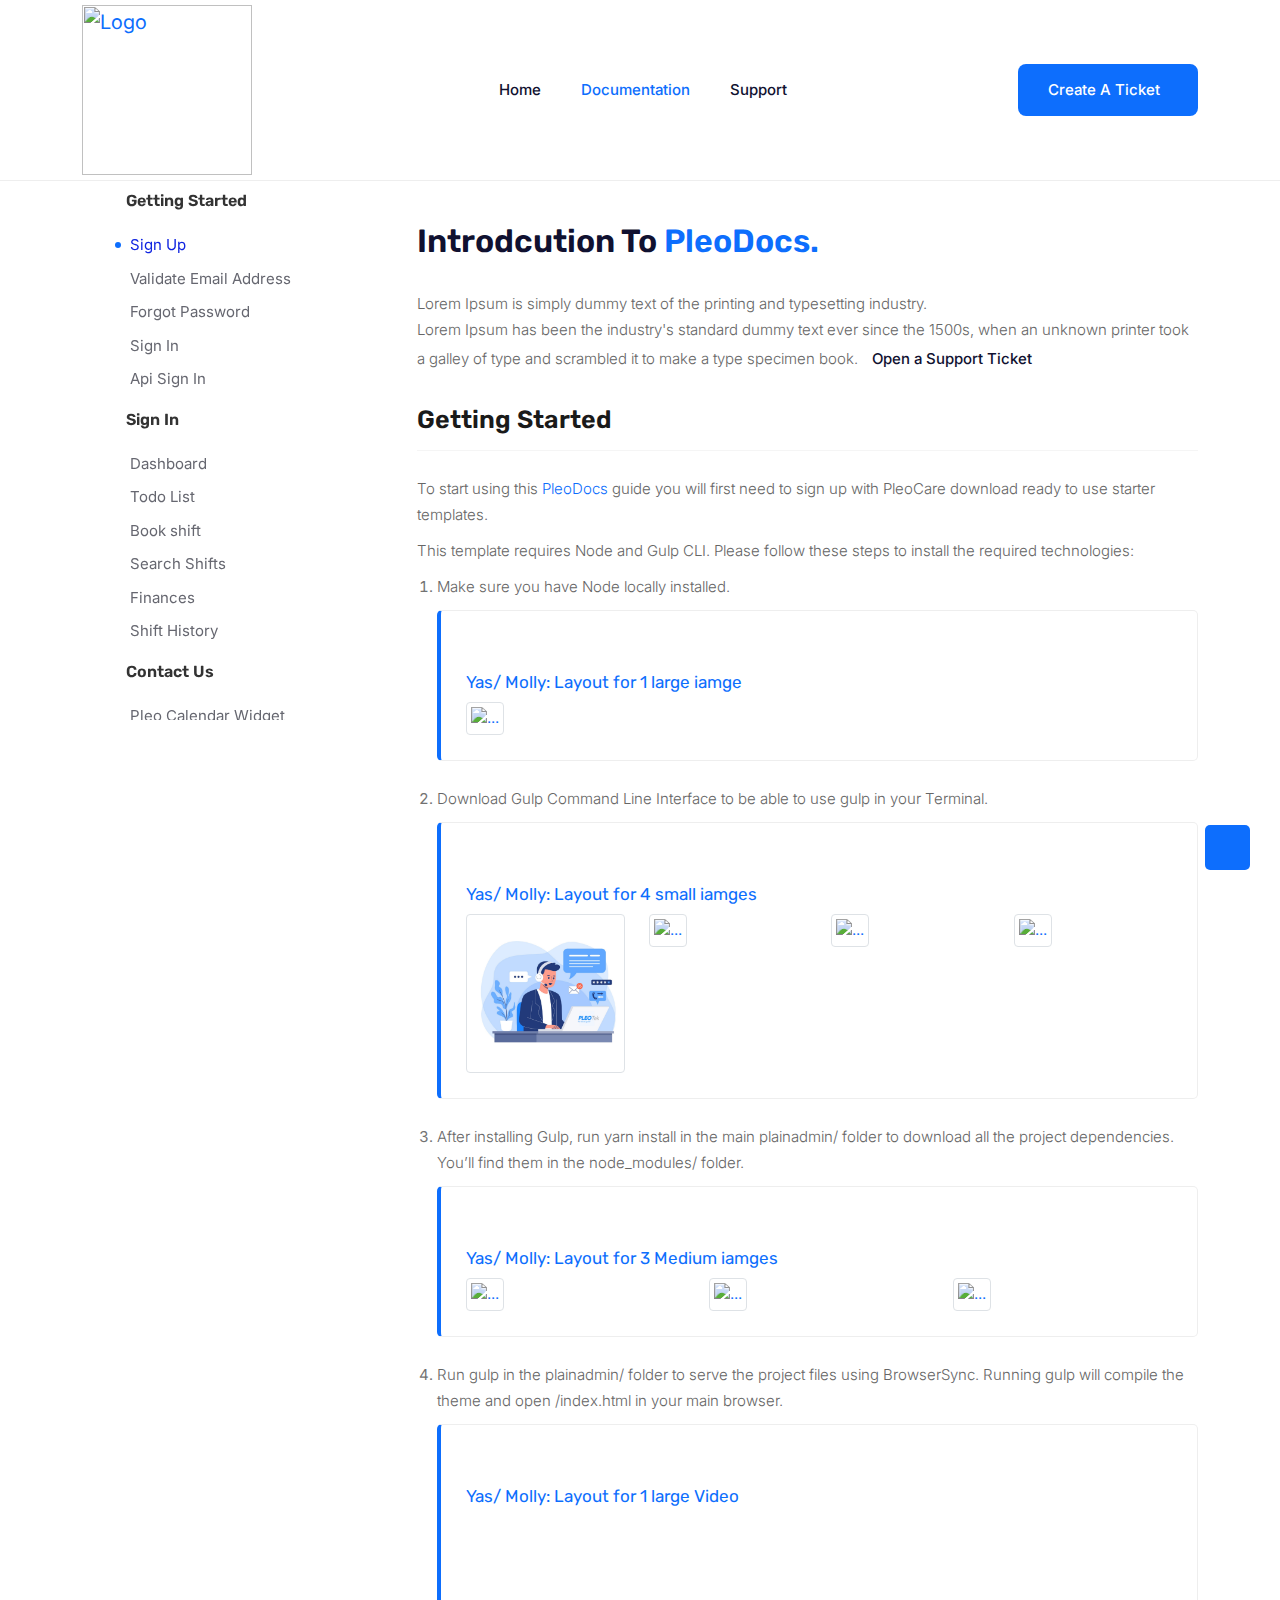
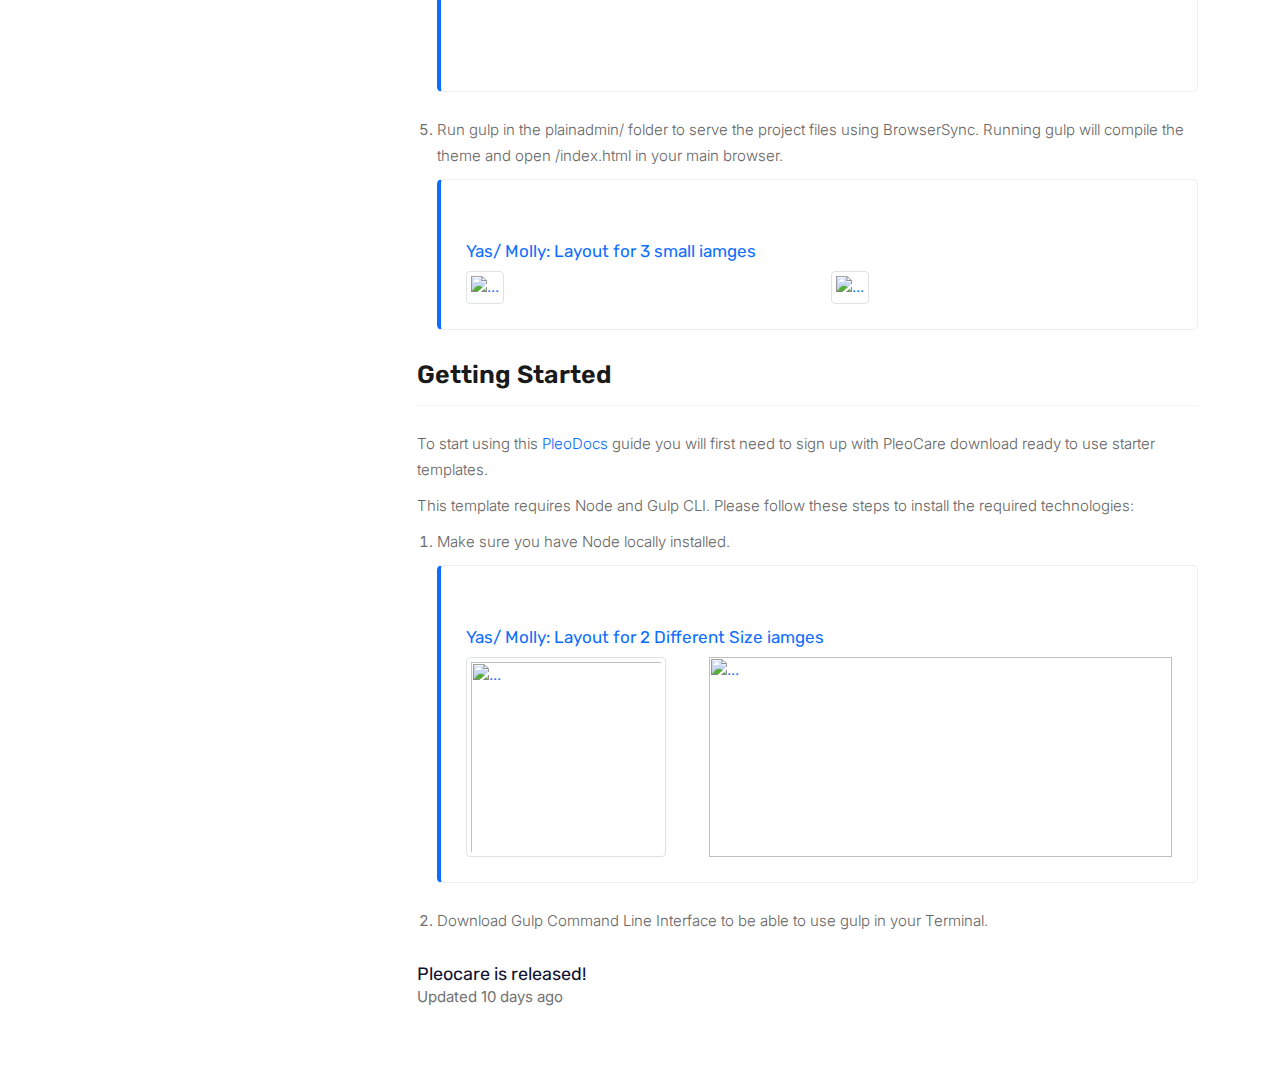
==== documentation.html @ 9fcca597 "Update documentation.html" ====
<html lang="en"><head>
    <meta charset="UTF-8">
    <meta http-equiv="X-UA-Compatible" content="IE=edge">
    <meta name="viewport" content="width=device-width, initial-scale=1.0">
    <link rel="shortcut icon" href="assets/images/favicon.svg" type="image/x-icon">
    <title>DocGrids - Documentation Bootstrap 5 HTML Template</title>
    
    <link rel="stylesheet" href="assets/css/bootstrap.min.css">
    <link rel="stylesheet" href="assets/css/LineIcons.3.0.css">
    <link rel="stylesheet" href="assets/css/simple-bar.css">
    <link rel="stylesheet" href="assets/css/main.css">
    <script src="https://use.fontawesome.com/62c8717258.js"></script>


</head>

<body class="position-relative" data-bs-spy="scroll" data-bs-target="#navbar-example2" tabindex="0">
    

  
<!--NAVBAR-->  
<header class="header navbar-area others-pages">
    <div class="container">
    <div class="row align-items-center">
    <div class="col-lg-12">
    <div class="nav-inner">
    
    <nav class="navbar navbar-expand-lg">
    <a class="navbar-brand" href="index.html">
      <img src="assets/images/bluelogo.png" alt="Logo">
    </a>
    <button class="navbar-toggler mobile-menu-btn" type="button" data-bs-toggle="collapse" data-bs-target="#navbarSupportedContent" aria-controls="navbarSupportedContent" aria-expanded="false" aria-label="Toggle navigation">
    <span class="toggler-icon"></span>
    <span class="toggler-icon"></span>
    <span class="toggler-icon"></span>
    </button>
    <div class="collapse navbar-collapse sub-menu-bar" id="navbarSupportedContent">
    <ul id="nav" class="navbar-nav ms-auto">
    <li class="nav-item">
    <a href="index.html" aria-label="Toggle navigation">Home</a>
    </li>
    <li class="nav-item">
    <a href="documentation.html" class="active" aria-label="Toggle navigation">Documentation</a>
    </li>
    <li class="nav-item">
    <a href="contact.html" aria-label="Toggle navigation">Support</a>
    </li>
    </ul>
    </div> 
    <div class="button">
    <a href="contact.html" class="btn">Create a Ticket <i class="fa fa-ticket"></i></a>
    </div>
    </nav>
    
    </div>
    </div>
    </div> 
    </div> 
</header>
<!--NAVBAR-->  

<!--MAIN-->  
<main>
    <button class="menu-button menu-open">
    <span></span>
    <span></span>
    <span></span>
    </button>
    <div class="doc_overlay"></div>
    <div class="container doc_container">
<div class="row">

<!--START OF LEFT HAND SIDE NAVBAR-->
<div class="col-xl-3 col-lg-3 col-md-4 col-12">    
 <aside data-simplebar="init" class="doc-sidebar"><div class="simplebar-wrapper" style="margin: 0px;"><div class="simplebar-height-auto-observer-wrapper"><div class="simplebar-height-auto-observer"></div></div><div class="simplebar-mask"><div class="simplebar-offset" style="right: 0px; bottom: 0px;"><div class="simplebar-content-wrapper" style="height: 100%; overflow: hidden scroll;"><div class="simplebar-content" style="padding: 0px;">
   <button class="menu-button menu-close">
    <span></span>
    <span></span>
   </button>
  <nav class="sidenav" id="navbar-example2">
   <ul class="nav flex-column">
    <li>
    <h6><i class="lni lni-list"></i> Getting Started</h6>
    </li>
    <li class="nav-item">
    <a href="#installation" class="nav-link active">Sign Up</a>
    </li>
    <li class="nav-item">
    <a class="nav-link" href="#quick-start">Validate Email Address</a>
    </li>
    <li class="nav-item">
    <a class="nav-link" href="#layout-theme">Forgot Password</a>
    </li>
    <li class="nav-item">
      <a class="nav-link" href="#layout-theme">Sign In</a>
      </li>
      <li class="nav-item">
        <a class="nav-link" href="#layout-theme">Api Sign In</a>
        </li>
    <li>
    <h6><i class="lni lni-grid-alt"></i> Sign In</h6>
    </li>
    <li class="nav-item">
    <a class="nav-link" href="#tabs">Dashboard</a>
    </li>
    <li class="nav-item">
    <a class="nav-link" href="#icons">Todo List</a>
    </li>
    <li class="nav-item">
    <a class="nav-link" href="#buttons">Book shift</a>
    </li>
    <li class="nav-item">
    <a class="nav-link" href="#alerts">Search Shifts</a>
    </li>
    <li class="nav-item">
    <a class="nav-link" href="#accordions">Finances
    </a>
    </li>
    <li class="nav-item">
    <a class="nav-link" href="#image-hotspots">Shift History</a>
    </li>
    <li>
    <h6><i class="lni lni-notepad"></i> Contact Us</h6>
    </li>
    <li class="nav-item">
    <a class="nav-link" href="#video">Pleo Calendar Widget</a>
    </li>
    <li class="nav-item">
    <a class="nav-link" href="#tables">My Stats</a>
    </li>
    </ul>
  </nav>
    </div></div></div></div><div class="simplebar-placeholder" style="width: auto; height: 656px;"></div>
  </div><div class="simplebar-track simplebar-horizontal" style="visibility: hidden;"><div class="simplebar-scrollbar" style="width: 0px; display: none;"></div></div><div class="simplebar-track simplebar-vertical" style="visibility: visible;"><div class="simplebar-scrollbar" style="height: 457px; transform: translate3d(0px, 0px, 0px); display: block;"></div></div>
 </aside>
    
</div>
<!--END OF LEFT HAND SIDE NAVBAR-->


<!--START OF RIGHT HAND SIDE CONTAINER-->
<div class="col-xl-9 col-lg-9 col-12">

  <section class="main-section" data-bs-target="#navbar-example3" tabindex="0">
    
<div class="doc-main-wrapper">
    
    <div id="installation" class="welcome mb-30">
    <h1 class="mb-30">
  Introdcution To <span class="template-name">PleoDocs.</span>
    </h1>
    <p>
      Lorem Ipsum is simply dummy text of the printing and typesetting industry. 
    </p>
    <p class="mb-30">
      Lorem Ipsum has been the industry's standard dummy text ever since the 1500s, when an unknown printer took a galley of type and scrambled it to make a type specimen book.
    <a href="contact.html" class="ticket" target="_blank"> Open a Support
    Ticket </a>
    </p>
   
    </div>
    
    

    
<div id="quick-start" class="installing mb-30">
  <div class="doc-title">
    <h2>Getting Started</h2>
    </div>
    <p class="mb-10">
    To start using this
    <span class="template-name text-medium"> PleoDocs </span> guide you will first need to sign up with PleoCare
    download ready to use starter templates.
    </p>
    <p class="mb-10">This template requires Node and Gulp CLI. Please follow these steps to
    install the required technologies:</p>

<!--ol--> 
<ol class="mb-30" style="list-style: auto; padding-left: 20px;">

<!--Bullet Point 1-->
    <li>
    <p class="mb-10">Make sure you have Node locally installed.</p>
    </li>
<!--Bullet Point 1-->



   <!--Image for bullet point 1-->
   <div class="alert-list-wrapper">
    <div class="alert-box primary-alert">
     <div class="alert">
      <div class="alert-icon">
        <i class="lni lni-bullhorn"></i>
      </div>
       <div class="content">
        <div class="content">
          <!--heading-->
          <h6>Yas/ Molly: Layout for 1 large iamge</h6>
          <!--End of heading-->

         <!--image-->
         <img src="https://www.pulsecarshalton.co.uk/wp-content/uploads/2016/08/jk-placeholder-image.jpg" class="img-fluid img-thumbnail" alt="...">
         <!--End of image-->


        </div>
       </div>
    </div>
  </div>
  <!--Image for bullet point 1-->

    <!--Bullet Point 2-->
    <li>
    <p class="mb-10">Download Gulp Command Line Interface to be able to use gulp in
    your Terminal.</p>
    </li>
    <!--Bullet Point 2-->


    
  <!--Image for bullet point 2-->
  <div class="alert-list-wrapper">
    <div class="alert-box primary-alert">
     <div class="alert">
      <div class="alert-icon">
        <i class="lni lni-bullhorn"></i>
      </div>
       <div class="content">
        <h6>Yas/ Molly: Layout for 4 small iamges</h6>
        <!--End of heading-->

        <!--row-->
        <div class="row">
        <!--image 1-->
        <div class="col-3">
        <img src="assets/images/pleodoc_icon.png" class="img-fluid img-thumbnail" alt="...">
        </div>

        <!--image 2-->
        <div class="col-3">
          <img src="https://www.pulsecarshalton.co.uk/wp-content/uploads/2016/08/jk-placeholder-image.jpg" class="img-fluid img-thumbnail" alt="...">
        </div>
        
        <!--image 3-->
        <div class="col-3">
        <img src="https://www.pulsecarshalton.co.uk/wp-content/uploads/2016/08/jk-placeholder-image.jpg" class="img-fluid img-thumbnail" alt="...">
        </div>
        
        <!--image 4-->
        <div class="col-3">
        <img src="https://www.pulsecarshalton.co.uk/wp-content/uploads/2016/08/jk-placeholder-image.jpg" class="img-fluid img-thumbnail" alt="...">
        </div>

        <!--End of image-->
        
      </div>
        <!--emdrow-->
       </div>
    </div>
  </div>
  <!--Image for bullet point 2-->
    


  <!--Bullet Point 3-->
    <li>
    <p class="mb-10">After installing Gulp, run yarn install in the main plainadmin/
    folder to download all the project dependencies. You’ll find them in the
    node_modules/ folder.</p>
    </li>
  <!--Bullet Point 3-->

  <!--Image for bullet point 3-->
  <div class="alert-list-wrapper">
    <div class="alert-box primary-alert">
     <div class="alert">
      <div class="alert-icon">
        <i class="lni lni-bullhorn"></i>
      </div>
       <div class="content">
        <h6>Yas/ Molly: Layout for 3 Medium iamges</h6>
        <!--End of heading-->

        <!--row-->
        <div class="row">
        <!--image 1-->
        <div class="col-4">
        <img src="https://www.pulsecarshalton.co.uk/wp-content/uploads/2016/08/jk-placeholder-image.jpg" class="img-fluid img-thumbnail" alt="...">
        </div>
        
        <!--image 2-->
        <div class="col-4">
        <img src="https://www.pulsecarshalton.co.uk/wp-content/uploads/2016/08/jk-placeholder-image.jpg" class="img-fluid img-thumbnail" alt="...">
        </div>
        
        <!--image 3-->
        <div class="col-4">
        <img src="https://www.pulsecarshalton.co.uk/wp-content/uploads/2016/08/jk-placeholder-image.jpg" class="img-fluid img-thumbnail" alt="...">
        </div>

        <!--End of image-->
        
      </div>
        <!--emdrow-->


       </div>
    </div>
  </div>


<!--Bullet Point 4-->
  <li>
   <p class="mb-10">Run gulp in the plainadmin/ folder to serve the project files
   using BrowserSync. Running gulp will compile the theme and open /index.html
    in your main browser.</p>
  </li>
<!--Bullet Point 4-->


  <!--Image for bullet point 4-->
    <div class="alert-list-wrapper">
      <div class="alert-box primary-alert">
       <div class="alert">
        <div class="alert-icon">
          <i class="lni lni-bullhorn"></i>
        </div>
         <div class="content">
      <!--heading-->
      <h6>Yas/ Molly: Layout for 1 large Video</h6>
      <!--End of heading-->

     <!--video-->
     <div class="embed-responsive embed-responsive-16by9">
      <iframe class="embed-responsive-item" src="https://www.youtube.com/embed/tgbNymZ7vqY"></iframe>
    </div>
    <!--End of Video-->

         </div>
      </div>
    </div>
  <!--Image for bullet point4-->


  <!--Bullet Point 5-->
    <li>
    <p class="mb-10">Run gulp in the plainadmin/ folder to serve the project files
    using BrowserSync. Running gulp will compile the theme and open /index.html
    in your main browser.</p>
    </li>
  <!--Bullet Point 5-->
  
    <!--Image for bullet point 5-->
    <div class="alert-list-wrapper">
      <div class="alert-box primary-alert">
       <div class="alert">
        <div class="alert-icon">
          <i class="lni lni-bullhorn"></i>
        </div>
         <div class="content">
          <h6>Yas/ Molly: Layout for 3 small iamges</h6>
          <!--End of heading-->
  
          <!--row-->
          <div class="row">
          <!--image 1-->
          <div class="col-6">
          <img src="https://www.pulsecarshalton.co.uk/wp-content/uploads/2016/08/jk-placeholder-image.jpg" class="img-fluid img-thumbnail" alt="...">
          </div>
          
          <!--image 2-->
          <div class="col-6">
          <img src="https://www.pulsecarshalton.co.uk/wp-content/uploads/2016/08/jk-placeholder-image.jpg" class="img-fluid img-thumbnail" alt="...">
          </div>
          
            <!--End of image-->
          
        </div>
          <!--emdrow-->
         </div>
      </div>
    </div>
  <!--Image for bullet point5-->

</ol><!--ol--> 


   


  <!--***************************-->
  <!--**********Second***********-->
  <!--***************************-->
    

  <div id="quick-start" class="installing mb-30">
    <div class="doc-title">
      <h2>Getting Started</h2>
      </div>
      <p class="mb-10">
      To start using this
      <span class="template-name text-medium"> PleoDocs </span> guide you will first need to sign up with PleoCare
      download ready to use starter templates.
      </p>
      <p class="mb-10">This template requires Node and Gulp CLI. Please follow these steps to
      install the required technologies:</p>
  
  <!--ol--> 
  <ol class="mb-30" style="list-style: auto; padding-left: 20px;">
  
  <!--Bullet Point 1-->
      <li>
      <p class="mb-10">Make sure you have Node locally installed.</p>
      </li>
  <!--Bullet Point 1-->
  
  
  
     <!--Image for bullet point 1-->
     <div class="alert-list-wrapper">
      <div class="alert-box primary-alert">
       <div class="alert">
        <div class="alert-icon">
          <i class="lni lni-bullhorn"></i>
        </div>
         <div class="content">
          <h6>Yas/ Molly: Layout for 2 Different Size iamges</h6>
          <!--End of heading-->
  
          <!--row-->
          <div class="row">
          <!--image 1-->
          <div class="col-4">
          <img src="https://www.pulsecarshalton.co.uk/wp-content/uploads/2016/08/jk-placeholder-image.jpg" class="img-fluid img-thumbnail" alt="..." style="height:200px;">
          </div>
          
          <!--image 2-->
          <div class="col-8">
          <img src="https://www.pulsecarshalton.co.uk/wp-content/uploads/2016/08/jk-placeholder-image.jpg" class="" alt="..." style="height:200px;width:100%;">
          </div>
          
          <!--End of image-->
          
        </div>
          <!--emdrow-->
  

         </div>
      </div>
    </div>
    <!--Image for bullet point 1-->
  
      <!--Bullet Point 2-->
      <li>
      <p class="mb-10">Download Gulp Command Line Interface to be able to use gulp in
      your Terminal.</p>
      </li>
      <!--Bullet Point 2-->
  
    </ul>
  </ol>
    
    


    
 <!--End of-->   
 <div class="single-changelog">
    <div class="log-content">
      <h5 class="title">Pleocare is released!</h5>
      <span class="date">Updated 10 days ago</span>
 </div>
    
 </div>
 </div>
 </div>
    
 </div>
 </section>
    </div>
    </div>
    </div>
</main>
    
    <!--righ arrow button to scroll up-->
    <a href="#" class="scroll-top"><i class="fa fa-chevron-up"></i></a>
    <!--javascript code-->
    <script src="assets/js/popper.min.js"></script>
    <script src="assets/js/bootstrap.min.js"></script>
    <script src="assets/js/simple-bar.js"></script>
    <script src="assets/js/main.js"></script>
    <script>
        const menuButtonOpen = document.querySelector(".menu-open");
        const menuButtonClose = document.querySelector(".menu-close");
        const sidebar = document.querySelector(".doc-sidebar");
        const docOverlay = document.querySelector(".doc_overlay");
    
        menuButtonOpen.addEventListener("click", () => {
          sidebar.classList.add("show");
          docOverlay.classList.add('open');
        });
        menuButtonClose.addEventListener("click", () => {
          sidebar.classList.remove("show");
          docOverlay.classList.remove('open');
        });
        docOverlay.addEventListener("click", () => {
          sidebar.classList.remove("show");
          docOverlay.classList.remove('open');
        });
    
    
        // ===== copy code 
        const copyButton = document.querySelectorAll('.copy-btn');
        copyButton.forEach(element => {
          element.addEventListener('click', (e) => {
            const elem = e.target.parentElement.children[1].innerText;
            const el = document.createElement('textarea');
    
            console.log(elem)
            el.value = elem;
    
            document.body.appendChild(el);
    
            el.select();
            document.execCommand("copy");
            alert(`Code Copied!`)
            document.body.removeChild(el)
          })
        });
      </script>
    <script>
        var tooltipTriggerList = [].slice.call(document.querySelectorAll('[data-bs-toggle="tooltip"]'))
        var tooltipList = tooltipTriggerList.map(function (tooltipTriggerEl) {
          return new bootstrap.Tooltip(tooltipTriggerEl)
       })
</script>
    
</body>
</html>
---- assets/css/simple-bar.css ----
[data-simplebar] {
    position: relative;
    flex-direction: column;
    flex-wrap: wrap;
    justify-content: flex-start;
    align-content: flex-start;
    align-items: flex-start;
  }
  
  .simplebar-wrapper {
    overflow: hidden;
    width: inherit;
    height: inherit;
    max-width: inherit;
    max-height: inherit;
  }
  
  .simplebar-mask {
    direction: inherit;
    position: absolute;
    overflow: hidden;
    padding: 0;
    margin: 0;
    left: 0;
    top: 0;
    bottom: 0;
    right: 0;
    width: auto !important;
    height: auto !important;
    z-index: 0;
  }
  
  .simplebar-offset {
    direction: inherit !important;
    box-sizing: inherit !important;
    resize: none !important;
    position: absolute;
    top: 0;
    left: 0;
    bottom: 0;
    right: 0;
    padding: 0;
    margin: 0;
    -webkit-overflow-scrolling: touch;
  }
  
  .simplebar-content-wrapper {
    direction: inherit;
    box-sizing: border-box !important;
    position: relative;
    display: block;
    height: 100%; /* Required for horizontal native scrollbar to not appear if parent is taller than natural height */
    width: auto;
    max-width: 100%; /* Not required for horizontal scroll to trigger */
    max-height: 100%; /* Needed for vertical scroll to trigger */
    scrollbar-width: none;
    -ms-overflow-style: none;
  }
  
  .simplebar-content-wrapper::-webkit-scrollbar,
  .simplebar-hide-scrollbar::-webkit-scrollbar {
    width: 0;
    height: 0;
  }
  
  .simplebar-content:before,
  .simplebar-content:after {
    content: ' ';
    display: table;
  }
  
  .simplebar-placeholder {
    max-height: 100%;
    max-width: 100%;
    width: 100%;
    pointer-events: none;
  }
  
  .simplebar-height-auto-observer-wrapper {
    box-sizing: inherit !important;
    height: 100%;
    width: 100%;
    max-width: 1px;
    position: relative;
    float: left;
    max-height: 1px;
    overflow: hidden;
    z-index: -1;
    padding: 0;
    margin: 0;
    pointer-events: none;
    flex-grow: inherit;
    flex-shrink: 0;
    flex-basis: 0;
  }
  
  .simplebar-height-auto-observer {
    box-sizing: inherit;
    display: block;
    opacity: 0;
    position: absolute;
    top: 0;
    left: 0;
    height: 1000%;
    width: 1000%;
    min-height: 1px;
    min-width: 1px;
    overflow: hidden;
    pointer-events: none;
    z-index: -1;
  }
  
  .simplebar-track {
    z-index: 1;
    position: absolute;
    right: 0;
    bottom: 0;
    pointer-events: none;
    overflow: hidden;
  }
  
  [data-simplebar].simplebar-dragging .simplebar-content {
    pointer-events: none;
    user-select: none;
    -webkit-user-select: none;
  }
  
  [data-simplebar].simplebar-dragging .simplebar-track {
    pointer-events: all;
  }
  
  .simplebar-scrollbar {
    position: absolute;
    left: 0;
    right: 0;
    min-height: 10px;
  }
  
  .simplebar-scrollbar:before {
    position: absolute;
    content: '';
    background: black;
    border-radius: 7px;
    left: 2px;
    right: 2px;
    opacity: 0;
    transition: opacity 0.2s linear;
  }
  
  .simplebar-scrollbar.simplebar-visible:before {
    /* When hovered, remove all transitions from drag handle */
    opacity: 0.5;
    transition: opacity 0s linear;
  }
  
  .simplebar-track.simplebar-vertical {
    top: 0;
    width: 11px;
  }
  
  .simplebar-track.simplebar-vertical .simplebar-scrollbar:before {
    top: 2px;
    bottom: 2px;
  }
  
  .simplebar-track.simplebar-horizontal {
    left: 0;
    height: 11px;
  }
  
  .simplebar-track.simplebar-horizontal .simplebar-scrollbar:before {
    height: 100%;
    left: 2px;
    right: 2px;
  }
  
  .simplebar-track.simplebar-horizontal .simplebar-scrollbar {
    right: auto;
    left: 0;
    top: 2px;
    height: 7px;
    min-height: 0;
    min-width: 10px;
    width: auto;
  }
  
  /* Rtl support */
  [data-simplebar-direction='rtl'] .simplebar-track.simplebar-vertical {
    right: auto;
    left: 0;
  }
  
  .hs-dummy-scrollbar-size {
    direction: rtl;
    position: fixed;
    opacity: 0;
    visibility: hidden;
    height: 500px;
    width: 500px;
    overflow-y: hidden;
    overflow-x: scroll;
  }
  
  .simplebar-hide-scrollbar {
    position: fixed;
    left: 0;
    visibility: hidden;
    overflow-y: scroll;
    scrollbar-width: none;
    -ms-overflow-style: none;
  }
---- assets/css/main.css ----
/* ===========================
Index Of css

01. Variables CSS
02. Normalize CSS
03. Header CSS
04. Hero CSS
05. Doc Style CSS
06. Features CSS
07. Team CSS
08. Topics CSS
09. Testimonial CSS
10. Contact CSS
11. Mail Success CSS
12. Footer CSS
========================== */
    /*======================================
    Variables
========================================*/
    /*======================================
    Normalize CSS
========================================*/
    
    @import url("https://fonts.googleapis.com/css2?family=Inter:wght@400;500;600;700;800;900&display=swap");
    @import url("https://fonts.googleapis.com/css2?family=Rubik:wght@400;500;600;700;800;900&display=swap");
    html {
        scroll-behavior: smooth;
    }
    
    body {
        font-family: "Inter", sans-serif;
        font-weight: normal;
        font-style: normal;
        color: #727272;
        overflow-x: hidden;
        font-size: 15px;
    }
    
    p {
        margin: 0;
        padding: 0;
        font-size: 15px;
        line-height: 24px;
    }
    
    * {
        margin: 0;
        padding: 0;
    }
    
    .navbar-toggler:focus,
    a:focus,
    input:focus,
    textarea:focus,
    button:focus,
    .btn:focus,
    .btn.focus,
    .btn:not(:disabled):not(.disabled).active,
    .btn:not(:disabled):not(.disabled):active {
        text-decoration: none;
        outline: none;
        outline: none !important;
        border-color: none !important;
        -webkit-box-shadow: none !important;
        box-shadow: none !important;
    }
    
    .form-check-input:checked {
        background-color: #0d6efd;
        border-color: #0d6efd;
    }
    
    select {
        -webkit-writing-mode: horizontal-tb !important;
        text-rendering: auto;
        color: #101130;
        letter-spacing: normal;
        word-spacing: normal;
        text-transform: none;
        text-indent: 0px;
        text-shadow: none;
        display: inline-block;
        text-align: start;
        -webkit-appearance: menulist;
        -moz-appearance: menulist;
        appearance: menulist;
        -webkit-box-sizing: border-box;
        box-sizing: border-box;
        -webkit-box-align: center;
        -ms-flex-align: center;
        align-items: center;
        white-space: pre;
        -webkit-rtl-ordering: logical;
        background-color: -internal-light-dark(white, #3b3b3b);
        cursor: default;
        margin: 0em;
        font: 400 14px;
        border-radius: 0px;
        border-width: 1px;
        border-style: solid;
        border-color: -internal-light-dark(#767676, #858585);
        -o-border-image: initial;
        border-image: initial;
    }
    
    span,
    a {
        display: inline-block;
        text-decoration: none;
        transition: all 0.4s ease;
        -webkit-transition: all 0.4s ease;
        -moz-transition: all 0.4s ease;
    }
    
    audio,
    canvas,
    iframe,
    img,
    svg,
    video {
        vertical-align: middle;
    }
    
    img {
        max-width: 100%;
    }
    
    h1,
    h2,
    h3,
    h4,
    h5,
    h6 {
        font-weight: 600;
        margin: 0px;
        color: #101130;
        font-family: 'Rubik', sans-serif;
    }
    
    h1 a,
    h2 a,
    h3 a,
    h4 a,
    h5 a,
    h6 a {
        color: inherit;
    }
    
    h1 {
        font-size: 50px;
    }
    
    h2 {
        font-size: 40px;
    }
    
    h3 {
        font-size: 30px;
    }
    
    h4 {
        font-size: 25px;
    }
    
    h5 {
        font-size: 20px;
    }
    
    h6 {
        font-size: 16px;
    }
    
    ul,
    ol {
        margin: 0px;
        padding: 0px;
        list-style-type: none;
    }
    
    .mt-5 {
        margin-top: 5px;
    }
    
    .mt-10 {
        margin-top: 10px;
    }
    
    .mt-15 {
        margin-top: 15px;
    }
    
    .mt-20 {
        margin-top: 20px;
    }
    
    .mt-25 {
        margin-top: 25px;
    }
    
    .mt-30 {
        margin-top: 30px;
    }
    
    .mt-35 {
        margin-top: 35px;
    }
    
    .mt-40 {
        margin-top: 40px;
    }
    
    .mt-45 {
        margin-top: 45px;
    }
    
    .mt-50 {
        margin-top: 50px;
    }
    
    .mt-55 {
        margin-top: 55px;
    }
    
    .mt-60 {
        margin-top: 60px;
    }
    
    .mt-65 {
        margin-top: 65px;
    }
    
    .mt-70 {
        margin-top: 70px;
    }
    
    .mt-75 {
        margin-top: 75px;
    }
    
    .mt-80 {
        margin-top: 80px;
    }
    
    .mt-85 {
        margin-top: 85px;
    }
    
    .mt-90 {
        margin-top: 90px;
    }
    
    .mt-95 {
        margin-top: 95px;
    }
    
    .mt-100 {
        margin-top: 100px;
    }
    
    .mt-105 {
        margin-top: 105px;
    }
    
    .mt-110 {
        margin-top: 110px;
    }
    
    .mt-115 {
        margin-top: 115px;
    }
    
    .mt-120 {
        margin-top: 120px;
    }
    
    .mt-125 {
        margin-top: 125px;
    }
    
    .mt-130 {
        margin-top: 130px;
    }
    
    .mt-135 {
        margin-top: 135px;
    }
    
    .mt-140 {
        margin-top: 140px;
    }
    
    .mt-145 {
        margin-top: 145px;
    }
    
    .mt-150 {
        margin-top: 150px;
    }
    
    .mt-155 {
        margin-top: 155px;
    }
    
    .mt-160 {
        margin-top: 160px;
    }
    
    .mt-165 {
        margin-top: 165px;
    }
    
    .mt-170 {
        margin-top: 170px;
    }
    
    .mt-175 {
        margin-top: 175px;
    }
    
    .mt-180 {
        margin-top: 180px;
    }
    
    .mt-185 {
        margin-top: 185px;
    }
    
    .mt-190 {
        margin-top: 190px;
    }
    
    .mt-195 {
        margin-top: 195px;
    }
    
    .mt-200 {
        margin-top: 200px;
    }
    
    .mt-205 {
        margin-top: 205px;
    }
    
    .mt-210 {
        margin-top: 210px;
    }
    
    .mt-215 {
        margin-top: 215px;
    }
    
    .mt-220 {
        margin-top: 220px;
    }
    
    .mt-225 {
        margin-top: 225px;
    }
    
    .mb-5 {
        margin-bottom: 5px;
    }
    
    .mb-10 {
        margin-bottom: 10px;
    }
    
    .mb-15 {
        margin-bottom: 15px;
    }
    
    .mb-20 {
        margin-bottom: 20px;
    }
    
    .mb-25 {
        margin-bottom: 25px;
    }
    
    .mb-30 {
        margin-bottom: 30px;
    }
    
    .mb-35 {
        margin-bottom: 35px;
    }
    
    .mb-40 {
        margin-bottom: 40px;
    }
    
    .mb-45 {
        margin-bottom: 45px;
    }
    
    .mb-50 {
        margin-bottom: 50px;
    }
    
    .mb-55 {
        margin-bottom: 55px;
    }
    
    .mb-60 {
        margin-bottom: 60px;
    }
    
    .mb-65 {
        margin-bottom: 65px;
    }
    
    .mb-70 {
        margin-bottom: 70px;
    }
    
    .mb-75 {
        margin-bottom: 75px;
    }
    
    .mb-80 {
        margin-bottom: 80px;
    }
    
    .mb-85 {
        margin-bottom: 85px;
    }
    
    .mb-90 {
        margin-bottom: 90px;
    }
    
    .mb-95 {
        margin-bottom: 95px;
    }
    
    .mb-100 {
        margin-bottom: 100px;
    }
    
    .mb-105 {
        margin-bottom: 105px;
    }
    
    .mb-110 {
        margin-bottom: 110px;
    }
    
    .mb-115 {
        margin-bottom: 115px;
    }
    
    .mb-120 {
        margin-bottom: 120px;
    }
    
    .mb-125 {
        margin-bottom: 125px;
    }
    
    .mb-130 {
        margin-bottom: 130px;
    }
    
    .mb-135 {
        margin-bottom: 135px;
    }
    
    .mb-140 {
        margin-bottom: 140px;
    }
    
    .mb-145 {
        margin-bottom: 145px;
    }
    
    .mb-150 {
        margin-bottom: 150px;
    }
    
    .mb-155 {
        margin-bottom: 155px;
    }
    
    .mb-160 {
        margin-bottom: 160px;
    }
    
    .mb-165 {
        margin-bottom: 165px;
    }
    
    .mb-170 {
        margin-bottom: 170px;
    }
    
    .mb-175 {
        margin-bottom: 175px;
    }
    
    .mb-180 {
        margin-bottom: 180px;
    }
    
    .mb-185 {
        margin-bottom: 185px;
    }
    
    .mb-190 {
        margin-bottom: 190px;
    }
    
    .mb-195 {
        margin-bottom: 195px;
    }
    
    .mb-200 {
        margin-bottom: 200px;
    }
    
    .mb-205 {
        margin-bottom: 205px;
    }
    
    .mb-210 {
        margin-bottom: 210px;
    }
    
    .mb-215 {
        margin-bottom: 215px;
    }
    
    .mb-220 {
        margin-bottom: 220px;
    }
    
    .mb-225 {
        margin-bottom: 225px;
    }
    
    .pt-5 {
        padding-top: 5px;
    }
    
    .pt-10 {
        padding-top: 10px;
    }
    
    .pt-15 {
        padding-top: 15px;
    }
    
    .pt-20 {
        padding-top: 20px;
    }
    
    .pt-25 {
        padding-top: 25px;
    }
    
    .pt-30 {
        padding-top: 30px;
    }
    
    .pt-35 {
        padding-top: 35px;
    }
    
    .pt-40 {
        padding-top: 40px;
    }
    
    .pt-45 {
        padding-top: 45px;
    }
    
    .pt-50 {
        padding-top: 50px;
    }
    
    .pt-55 {
        padding-top: 55px;
    }
    
    .pt-60 {
        padding-top: 60px;
    }
    
    .pt-65 {
        padding-top: 65px;
    }
    
    .pt-70 {
        padding-top: 70px;
    }
    
    .pt-75 {
        padding-top: 75px;
    }
    
    .pt-80 {
        padding-top: 80px;
    }
    
    .pt-85 {
        padding-top: 85px;
    }
    
    .pt-90 {
        padding-top: 90px;
    }
    
    .pt-95 {
        padding-top: 95px;
    }
    
    .pt-100 {
        padding-top: 100px;
    }
    
    .pt-105 {
        padding-top: 105px;
    }
    
    .pt-110 {
        padding-top: 110px;
    }
    
    .pt-115 {
        padding-top: 115px;
    }
    
    .pt-120 {
        padding-top: 120px;
    }
    
    .pt-125 {
        padding-top: 125px;
    }
    
    .pt-130 {
        padding-top: 130px;
    }
    
    .pt-135 {
        padding-top: 135px;
    }
    
    .pt-140 {
        padding-top: 140px;
    }
    
    .pt-145 {
        padding-top: 145px;
    }
    
    .pt-150 {
        padding-top: 150px;
    }
    
    .pt-155 {
        padding-top: 155px;
    }
    
    .pt-160 {
        padding-top: 160px;
    }
    
    .pt-165 {
        padding-top: 165px;
    }
    
    .pt-170 {
        padding-top: 170px;
    }
    
    .pt-175 {
        padding-top: 175px;
    }
    
    .pt-180 {
        padding-top: 180px;
    }
    
    .pt-185 {
        padding-top: 185px;
    }
    
    .pt-190 {
        padding-top: 190px;
    }
    
    .pt-195 {
        padding-top: 195px;
    }
    
    .pt-200 {
        padding-top: 200px;
    }
    
    .pt-205 {
        padding-top: 205px;
    }
    
    .pt-210 {
        padding-top: 210px;
    }
    
    .pt-215 {
        padding-top: 215px;
    }
    
    .pt-220 {
        padding-top: 220px;
    }
    
    .pt-225 {
        padding-top: 225px;
    }
    
    .pb-5 {
        padding-bottom: 5px;
    }
    
    .pb-10 {
        padding-bottom: 10px;
    }
    
    .pb-15 {
        padding-bottom: 15px;
    }
    
    .pb-20 {
        padding-bottom: 20px;
    }
    
    .pb-25 {
        padding-bottom: 25px;
    }
    
    .pb-30 {
        padding-bottom: 30px;
    }
    
    .pb-35 {
        padding-bottom: 35px;
    }
    
    .pb-40 {
        padding-bottom: 40px;
    }
    
    .pb-45 {
        padding-bottom: 45px;
    }
    
    .pb-50 {
        padding-bottom: 50px;
    }
    
    .pb-55 {
        padding-bottom: 55px;
    }
    
    .pb-60 {
        padding-bottom: 60px;
    }
    
    .pb-65 {
        padding-bottom: 65px;
    }
    
    .pb-70 {
        padding-bottom: 70px;
    }
    
    .pb-75 {
        padding-bottom: 75px;
    }
    
    .pb-80 {
        padding-bottom: 80px;
    }
    
    .pb-85 {
        padding-bottom: 85px;
    }
    
    .pb-90 {
        padding-bottom: 90px;
    }
    
    .pb-95 {
        padding-bottom: 95px;
    }
    
    .pb-100 {
        padding-bottom: 100px;
    }
    
    .pb-105 {
        padding-bottom: 105px;
    }
    
    .pb-110 {
        padding-bottom: 110px;
    }
    
    .pb-115 {
        padding-bottom: 115px;
    }
    
    .pb-120 {
        padding-bottom: 120px;
    }
    
    .pb-125 {
        padding-bottom: 125px;
    }
    
    .pb-130 {
        padding-bottom: 130px;
    }
    
    .pb-135 {
        padding-bottom: 135px;
    }
    
    .pb-140 {
        padding-bottom: 140px;
    }
    
    .pb-145 {
        padding-bottom: 145px;
    }
    
    .pb-150 {
        padding-bottom: 150px;
    }
    
    .pb-155 {
        padding-bottom: 155px;
    }
    
    .pb-160 {
        padding-bottom: 160px;
    }
    
    .pb-165 {
        padding-bottom: 165px;
    }
    
    .pb-170 {
        padding-bottom: 170px;
    }
    
    .pb-175 {
        padding-bottom: 175px;
    }
    
    .pb-180 {
        padding-bottom: 180px;
    }
    
    .pb-185 {
        padding-bottom: 185px;
    }
    
    .pb-190 {
        padding-bottom: 190px;
    }
    
    .pb-195 {
        padding-bottom: 195px;
    }
    
    .pb-200 {
        padding-bottom: 200px;
    }
    
    .pb-205 {
        padding-bottom: 205px;
    }
    
    .pb-210 {
        padding-bottom: 210px;
    }
    
    .pb-215 {
        padding-bottom: 215px;
    }
    
    .pb-220 {
        padding-bottom: 220px;
    }
    
    .pb-225 {
        padding-bottom: 225px;
    }
    
    .img-bg {
        background-position: center center;
        background-size: cover;
        background-repeat: no-repeat;
        width: 100%;
        height: 100%;
    }
    
    @media only screen and (min-width: 480px) and (max-width: 767px) {
        .container {
            width: 450px;
        }
    }
    
    .bg-gray {
        background-color: #F9FAFB !important;
    }
    /* Bread Crumbs */
    
    .breadcrumbs {
        position: relative;
        padding-top: 150px;
        padding-bottom: 100px;
        z-index: 2;
        text-align: center;
        background: -webkit-gradient(linear, left top, left bottom, from(#fff), to(#eee));
        background: linear-gradient(#fff, #eee);
    }
    
    @media only screen and (min-width: 768px) and (max-width: 991px) {
        .breadcrumbs {
            padding-top: 100px;
            padding-bottom: 60px;
        }
    }
    
    @media (max-width: 767px) {
        .breadcrumbs {
            padding-top: 90px;
            padding-bottom: 50px;
        }
    }
    
    .breadcrumbs .breadcrumbs-content {
        position: relative;
        text-align: center;
    }
    
    .breadcrumbs .breadcrumbs-content .page-title {
        font-size: 32px;
        color: #101130;
        font-weight: 600;
        position: relative;
        line-height: 28px;
        text-transform: capitalize;
    }
    
    @media only screen and (min-width: 768px) and (max-width: 991px) {
        .breadcrumbs .breadcrumbs-content .page-title {
            font-size: 28px;
            line-height: 38px;
        }
    }
    
    @media (max-width: 767px) {
        .breadcrumbs .breadcrumbs-content .page-title {
            font-size: 25px;
            line-height: 34px;
        }
    }
    
    .breadcrumbs .breadcrumbs-content .breadcrumb-nav {
        background: transparent;
        border-radius: 0;
        margin-bottom: 0;
        padding: 0;
        display: inline-block;
    }
    
    .breadcrumbs .breadcrumb-nav {
        margin-top: 10px;
    }
    
    @media only screen and (min-width: 768px) and (max-width: 991px) {
        .breadcrumbs .breadcrumb-nav {
            margin-top: 8px;
        }
    }
    
    @media (max-width: 767px) {
        .breadcrumbs .breadcrumb-nav {
            text-align: center;
            margin-top: 7px;
        }
    }
    
    .breadcrumbs .breadcrumb-nav li {
        display: inline-block;
        position: relative;
        padding-right: 14px;
        margin-right: 14px;
        text-transform: capitalize;
        color: #101130;
    }
    
    .breadcrumbs .breadcrumb-nav li:after {
        content: "\ea62";
        font-family: lineIcons;
        font-size: 11px;
        position: absolute;
        top: 3px;
        right: -7px;
    }
    
    .breadcrumbs .breadcrumb-nav li:last-child {
        margin: 0;
        padding: 0;
    }
    
    .breadcrumbs .breadcrumb-nav li:last-child::after {
        display: none;
    }
    
    .breadcrumbs .breadcrumb-nav li,
    .breadcrumbs .breadcrumb-nav li a {
        color: #101130;
        font-size: 14px;
        font-weight: 500;
    }
    
    .breadcrumbs .breadcrumb-nav li i,
    .breadcrumbs .breadcrumb-nav li a i {
        font-size: 13px;
        display: inline-block;
        margin-right: 3px;
        position: relative;
        top: -1px;
    }
    
    .breadcrumbs .breadcrumb-nav li a {
        position: relative;
    }
    
    .breadcrumbs .breadcrumb-nav li a:hover {
        color: #0d6efd;
    }
    
    .section {
        padding-top: 110px;
        padding-bottom: 110px;
        position: relative;
    }
    
    @media only screen and (min-width: 768px) and (max-width: 991px) {
        .section {
            padding-top: 70px;
            padding-bottom: 70px;
        }
    }
    
    @media (max-width: 767px) {
        .section {
            padding-top: 60px;
            padding-bottom: 60px;
        }
    }
    /* Section Title */
    
    .section-title {
        text-align: center;
        margin-bottom: 80px;
        padding: 0 300px;
        position: relative;
        z-index: 5;
    }
    
    @media only screen and (min-width: 768px) and (max-width: 991px) {
        .section-title {
            padding: 0px 120px;
            margin-bottom: 50px;
        }
    }
    
    @media (max-width: 767px) {
        .section-title {
            padding: 0px 10px;
            margin-bottom: 40px;
        }
    }
    
    .section-title h3 {
        font-size: 14px;
        font-weight: 500;
        display: inline-block;
        margin-bottom: 15px;
        color: #0d6efd;
        text-transform: uppercase;
        position: relative;
        line-height: 14px;
        background-color: #0d6efd1A;
        padding: 11px 30px;
        border-radius: 30px;
    }
    
    @media only screen and (min-width: 768px) and (max-width: 991px) {
        .section-title h3 {
            font-size: 14px;
            margin-bottom: 16px;
        }
    }
    
    @media (max-width: 767px) {
        .section-title h3 {
            font-size: 13px;
            margin-bottom: 12px;
        }
    }
    
    .section-title h2 {
        font-size: 34px;
        margin-bottom: 20px;
        line-height: 42px;
        text-transform: capitalize;
        position: relative;
        font-weight: 600;
    }
    
    @media only screen and (min-width: 768px) and (max-width: 991px) {
        .section-title h2 {
            font-size: 28px;
            line-height: 36px;
            margin-bottom: 20px;
        }
    }
    
    @media (max-width: 767px) {
        .section-title h2 {
            font-size: 24px;
            line-height: 30px;
            margin-bottom: 15px;
        }
    }
    
    .section-title p {
        font-size: 15px;
        line-height: 26px;
    }
    
    .section-title.white-title h3 {
        color: #fff;
    }
    
    .section-title.white-title h3::before {
        background-color: #fff;
    }
    
    .section-title.white-title h3::after {
        background-color: #fff;
    }
    
    .section-title.white-title h2 {
        color: #fff;
    }
    
    .section-title.white-title p {
        color: #fff;
    }
    
    .section-title.align-right {
        padding: 0;
        padding-left: 600px;
    }
    
    .section-title.align-right h2:before {
        display: none;
    }
    
    .section-title.align-right h2:after {
        position: absolute;
        right: 0;
        bottom: -1px;
        height: 2px;
        width: 50px;
        background: #0d6efd;
        content: "";
    }
    
    .section-title.align-left {
        padding: 0;
        padding-right: 600px;
    }
    
    .section-title.align-left h2:before {
        left: 0;
        margin-left: 0;
    }
    /* One Click Scrool Top Button*/
    
    .scroll-top {
        width: 45px;
        height: 45px;
        line-height: 45px;
        background: #0d6efd;
        display: -webkit-box;
        display: -ms-flexbox;
        display: flex;
        -webkit-box-pack: center;
        -ms-flex-pack: center;
        justify-content: center;
        -webkit-box-align: center;
        -ms-flex-align: center;
        align-items: center;
        font-size: 14px;
        color: #fff !important;
        position: fixed;
        bottom: 30px;
        right: 30px;
        z-index: 9;
        cursor: pointer;
        -webkit-transition: all .3s ease-out 0s;
        transition: all .3s ease-out 0s;
        border-radius: 5px;
        overflow: hidden;
    }
    
    .scroll-top::before {
        position: absolute;
        content: "";
        left: 50%;
        top: 50%;
        height: 0px;
        width: 0px;
        -webkit-transition: all 0.4s ease;
        transition: all 0.4s ease;
        background-color: #101130;
        z-index: -1;
        -webkit-transform: translateY(-50%) translateX(-50%);
        transform: translateY(-50%) translateX(-50%);
        border-radius: 50%;
    }
    
    .scroll-top:hover {
        color: #fff;
        background-color: #0d6efd;
    }
    
    .scroll-top:hover::before {
        height: 100px;
        width: 100px;
        -webkit-transform: translateY(-50%) translateX(-50%);
        transform: translateY(-50%) translateX(-50%);
    }
    /* Overlay */
    
    .overlay {
        position: relative;
        z-index: 1;
    }
    
    .overlay::before {
        position: absolute;
        top: 0;
        left: 0;
        width: 100%;
        height: 100%;
        opacity: 0.4;
        background: #101130;
        content: "";
        -webkit-transition: all 0.4s ease;
        transition: all 0.4s ease;
        z-index: -1;
    }
    /* Pagination CSS */
    
    .pagination {
        text-align: left;
        margin: 60px 0 0 0;
        display: block;
    }
    
    @media only screen and (min-width: 768px) and (max-width: 991px) {
        .pagination {
            margin-top: 50px;
        }
    }
    
    @media (max-width: 767px) {
        .pagination {
            margin-top: 40px;
        }
    }
    
    .pagination.center {
        text-align: center;
    }
    
    .pagination.right {
        text-align: right;
    }
    
    .pagination.left {
        text-align: left;
    }
    
    .pagination .pagination-list {
        display: inline-block;
        overflow: hidden;
    }
    
    .pagination .pagination-list li {
        margin-right: 5px;
        display: inline-block;
        margin-top: 10px;
    }
    
    .pagination .pagination-list li:last-child {
        margin-right: 0px;
    }
    
    .pagination .pagination-list li a {
        background: #fff;
        color: #081828;
        font-weight: 400;
        font-size: 14px;
        border-radius: 5px;
        padding: 8px 20px;
        text-align: center;
        border: 1px solid #eee;
    }
    
    .pagination .pagination-list li.active a,
    .pagination .pagination-list li:hover a {
        background: #0d6efd;
        color: #fff;
        border-color: transparent;
    }
    
    .pagination .pagination-list li a i {
        font-size: 13px;
    }
    
    .blog-grids.pagination {
        margin-top: 50px;
        text-align: center;
    }
    
    .button .btn {
        display: inline-block;
        text-transform: capitalize;
        font-size: 15px;
        font-weight: 500;
        padding: 15px 30px;
        background-color: #0d6efd;
        color: #fff;
        border: none;
        -webkit-transition: all 0.3s ease;
        transition: all 0.3s ease;
        border-radius: 8px;
        position: relative;
        z-index: 1;
        margin-right: 7px;
        overflow: hidden;
    }
    
    @media only screen and (min-width: 768px) and (max-width: 991px) {
        .button .btn {
            padding: 14px 25px;
            font-size: 14px;
            font-weight: 500;
        }
    }
    
    @media (max-width: 767px) {
        .button .btn {
            padding: 14px 25px;
            font-size: 14px;
            font-weight: 500;
        }
    }
    
    .button .btn i {
        display: inline-block;
        margin-right: 5px;
    }
    
    .button .btn:last-child {
        margin: 0;
    }
    
    .button .btn:hover {
        color: #fff;
        background-color: #101130;
    }
    
    .button {
        margin-left: 0 !important;
    }
    
    .button .btn-alt {
        background-color: #101130 !important;
        color: #fff !important;
    }
    
    @media only screen and (min-width: 768px) and (max-width: 991px) {
        .button .btn-alt {
            padding: 14px 25px;
            font-size: 14px;
            font-weight: 500;
        }
    }
    
    @media (max-width: 767px) {
        .button .btn-alt {
            padding: 14px 25px;
            font-size: 14px;
            font-weight: 500;
        }
    }
    
    .button .btn-alt:hover {
        background-color: #0d6efd !important;
        color: #fff !important;
    }
    
    .align-left {
        text-align: left;
    }
    
    .align-right {
        text-align: right;
    }
    
    .align-center {
        text-align: center;
    }
    /* Preloader */
    
    .preloader {
        position: fixed;
        top: 0;
        left: 0;
        z-index: 999999999;
        width: 100%;
        height: 100%;
        background-color: #fff;
        overflow: hidden;
    }
    
    .preloader-inner {
        position: absolute;
        top: 50%;
        left: 50%;
        -webkit-transform: translate(-50%, -50%);
        transform: translate(-50%, -50%);
    }
    
    .preloader-icon {
        width: 100px;
        height: 100px;
        display: inline-block;
        padding: 0px;
    }
    
    .preloader-icon span {
        position: absolute;
        display: inline-block;
        width: 100px;
        height: 100px;
        border-radius: 100%;
        background: #0d6efd;
        -webkit-animation: preloader-fx 1.6s linear infinite;
        animation: preloader-fx 1.6s linear infinite;
    }
    
    .preloader-icon span:last-child {
        animation-delay: -0.8s;
        -webkit-animation-delay: -0.8s;
    }
    
    @keyframes preloader-fx {
        0% {
            -webkit-transform: scale(0, 0);
            transform: scale(0, 0);
            opacity: 0.5;
        }
        100% {
            -webkit-transform: scale(1, 1);
            transform: scale(1, 1);
            opacity: 0;
        }
    }
    
    @-webkit-keyframes preloader-fx {
        0% {
            -webkit-transform: scale(0, 0);
            opacity: 0.5;
        }
        100% {
            -webkit-transform: scale(1, 1);
            opacity: 0;
        }
    }
    /*======================================
	01. Start Header CSS
========================================*/
    
    .header {
        width: 100%;
        background: transparent;
        position: absolute;
        width: 100%;
        left: 0;
        top: 0;
    }
    
    @media only screen and (min-width: 768px) and (max-width: 991px) {
        .header {
            padding: 18px 0 !important;
        }
        .header .mobile-menu-btn .toggler-icon {
            background-color: #101130;
        }
        .header .button {
            margin: 0 !important;
        }
        .header .navbar-collapse {
            position: absolute;
            top: 67px !important;
            left: 0;
            width: 100%;
            background-color: #fff;
            z-index: 9;
            -webkit-box-shadow: 0px 15px 20px 0px rgba(0, 0, 0, 0.1);
            box-shadow: 0px 15px 20px 0px rgba(0, 0, 0, 0.1);
            padding: 10px 20px;
            max-height: 350px;
            overflow-y: scroll;
            border-radius: 6px;
            border: 1px solid #eee;
        }
        .header .navbar .navbar-nav .nav-item a:hover {
            color: #0d6efd !important;
        }
        .header .navbar .navbar-nav .nav-item a.active {
            color: #0d6efd !important;
        }
        .header .navbar-nav .nav-item {
            margin: 0;
        }
        .header .navbar-nav .nav-item:hover a {
            color: #0d6efd;
        }
        .header .navbar-nav .nav-item a {
            padding: 12px 16px !important;
        }
        .header .navbar-nav .nav-item a::before {
            display: none;
        }
        .header .navbar-nav .nav-item .sub-menu {
            position: static;
            width: 100%;
            opacity: 1;
            visibility: visible;
            -webkit-box-shadow: none;
            box-shadow: none;
            padding: 0;
            border: none;
            margin-left: 15px;
            margin-right: 15px;
        }
        .header .navbar-nav .nav-item .sub-menu .nav-item a {
            padding: 12px 12px;
        }
        .header .navbar-nav .nav-item .sub-menu .nav-item a:hover {
            color: #0d6efd !important;
        }
        .header .navbar-nav .nav-item a {
            color: #051441;
            display: -webkit-box;
            display: -ms-flexbox;
            display: flex;
            -webkit-box-pack: justify;
            -ms-flex-pack: justify;
            justify-content: space-between;
            padding: 10px 0;
        }
        .header .navbar-nav .nav-item a::after {
            opacity: 1;
            visibility: visible;
        }
        .header .navbar-nav .nav-item .sub-menu li.active {
            background: #fff !important;
            color: #0d6efd !important;
        }
        .header .navbar-nav .nav-item .sub-menu .nav-item {
            margin: 0 !important;
        }
        .header .navbar-nav .nav-item .sub-menu .nav-item a {
            padding: 10px 12px !important;
        }
        .header .navbar-nav .nav-item .sub-menu li:hover {
            background: #fff !important;
            color: #0d6efd !important;
        }
        .header .navbar-nav .nav-item a {
            font-size: 14px;
            color: #101130 !important;
        }
        .header .navbar-nav .nav-item a:hover {
            color: #0d6efd;
        }
    }
    
    @media (max-width: 767px) {
        .header {
            padding: 18px 0 !important;
        }
        .header .mobile-menu-btn .toggler-icon {
            background-color: #101130;
        }
        .header .navbar-collapse {
            position: absolute;
            top: 63px !important;
            left: 0;
            width: 100%;
            background-color: #fff;
            z-index: 9;
            -webkit-box-shadow: 0px 15px 20px 0px rgba(0, 0, 0, 0.1);
            box-shadow: 0px 15px 20px 0px rgba(0, 0, 0, 0.1);
            padding: 10px 20px;
            max-height: 350px;
            overflow-y: scroll;
            border-radius: 6px;
            border: 1px solid #eee;
        }
        .header .navbar .navbar-nav .nav-item a:hover {
            color: #0d6efd !important;
        }
        .header .navbar .navbar-nav .nav-item a.active {
            color: #0d6efd !important;
        }
        .header .navbar-nav .nav-item {
            margin: 0;
        }
        .header .navbar-nav .nav-item:hover a {
            color: #0d6efd;
        }
        .header .navbar-nav .nav-item a {
            padding: 12px 16px !important;
        }
        .header .navbar-nav .nav-item a::before {
            display: none;
        }
        .header .navbar-nav .nav-item .sub-menu {
            position: static;
            width: 100%;
            opacity: 1;
            visibility: visible;
            -webkit-box-shadow: none;
            box-shadow: none;
            padding: 0;
            border: none;
            margin-left: 15px;
            margin-right: 15px;
        }
        .header .navbar-nav .nav-item .sub-menu .nav-item a {
            padding: 12px 12px;
        }
        .header .navbar-nav .nav-item .sub-menu .nav-item a:hover {
            color: #0d6efd !important;
        }
        .header .navbar-nav .nav-item a {
            color: #051441;
            display: -webkit-box;
            display: -ms-flexbox;
            display: flex;
            -webkit-box-pack: justify;
            -ms-flex-pack: justify;
            justify-content: space-between;
            padding: 10px 0;
        }
        .header .navbar-nav .nav-item a::after {
            opacity: 1;
            visibility: visible;
        }
        .header .navbar-nav .nav-item .sub-menu li.active {
            background: #fff !important;
            color: #0d6efd !important;
        }
        .header .navbar-nav .nav-item .sub-menu .nav-item {
            margin: 0 !important;
        }
        .header .navbar-nav .nav-item .sub-menu .nav-item a {
            padding: 10px 12px !important;
        }
        .header .navbar-nav .nav-item .sub-menu li:hover {
            background: #fff !important;
            color: #0d6efd !important;
        }
        .header .navbar-nav .nav-item a {
            font-size: 14px;
            color: #101130 !important;
        }
        .header .navbar-nav .nav-item a:hover {
            color: #0d6efd;
        }
    }
    
    @media (max-width: 767px) {
        .header .button {
            display: none;
        }
    }
    
    .header .navbar-brand img {
        width: 170px;
    }
    
    @media only screen and (min-width: 768px) and (max-width: 991px) {
        .header .navbar-brand img {
            width: 160px;
        }
    }
    
    @media (max-width: 767px) {
        .header .navbar-brand img {
            width: 150px;
        }
    }
    
    .sticky {
        position: fixed;
        z-index: 99;
        -webkit-box-shadow: 0px 20px 50px 0px rgba(0, 0, 0, 0.05);
        box-shadow: 0px 20px 50px 0px rgba(0, 0, 0, 0.05);
        -webkit-transition: all 0.3s ease-out 0s;
        transition: all 0.3s ease-out 0s;
        top: 0;
        background-color: #fff;
    }
    
    .navbar-expand-lg .navbar-nav {
        margin: 0;
        margin-left: auto !important;
        margin-right: auto !important;
    }
    
    .sticky .navbar .navbar-nav .nav-item a {
        color: #101130;
    }
    
    .sticky .navbar-nav .nav-item a.active {
        color: #0d6efd;
    }
    
    .sticky .navbar-nav .nav-item:hover a {
        color: #0d6efd;
    }
    
    .header .navbar .navbar-nav .nav-item .sub-menu a.active {
        color: #fff;
    }
    
    .sticky .navbar .navbar-nav .nav-item .sub-menu a.active {
        color: #fff;
    }
    
    .sticky .navbar .mobile-menu-btn .toggler-icon {
        background: #fff;
    }
    /*===== NAVBAR =====*/
    
    .navbar-area {
        width: 100%;
        z-index: 99;
        -webkit-transition: all 0.3s ease-out 0s;
        transition: all 0.3s ease-out 0s;
        padding: 0;
    }
    
    .navbar-area.sticky {
        position: fixed;
        z-index: 99;
        -webkit-box-shadow: 0px 20px 50px 0px rgba(0, 0, 0, 0.05);
        box-shadow: 0px 20px 50px 0px rgba(0, 0, 0, 0.05);
        -webkit-transition: all 0.3s ease-out 0s;
        transition: all 0.3s ease-out 0s;
        padding: 0px 0;
    }
    
    .navbar {
        padding: 0;
        position: relative;
        -webkit-transition: all 0.3s ease-out 0s;
        transition: all 0.3s ease-out 0s;
    }
    
    .navbar-brand {
        padding-left: 0;
        border-radius: 0;
    }
    
    .mobile-menu-btn {
        padding: 0px;
    }
    
    .mobile-menu-btn:focus {
        text-decoration: none;
        outline: none;
        -webkit-box-shadow: none;
        box-shadow: none;
    }
    
    .mobile-menu-btn .toggler-icon {
        width: 30px;
        height: 2px;
        background-color: #101130;
        display: block;
        margin: 5px 0;
        position: relative;
        -webkit-transition: all 0.3s ease-out 0s;
        transition: all 0.3s ease-out 0s;
    }
    
    .mobile-menu-btn.active .toggler-icon:nth-of-type(1) {
        -webkit-transform: rotate(45deg);
        transform: rotate(45deg);
        top: 7px;
    }
    
    .mobile-menu-btn.active .toggler-icon:nth-of-type(2) {
        opacity: 0;
    }
    
    .mobile-menu-btn.active .toggler-icon:nth-of-type(3) {
        -webkit-transform: rotate(135deg);
        transform: rotate(135deg);
        top: -7px;
    }
    
    .navbar-nav .nav-item {
        z-index: 1;
        position: relative;
        margin-right: 40px;
    }
    
    .navbar-nav .nav-item:last-child {
        margin-right: 0 !important;
    }
    
    .navbar-nav .nav-item a {
        font-size: 15px;
        color: #101130;
        -webkit-transition: all 0.3s ease-out 0s;
        transition: all 0.3s ease-out 0s;
        position: relative;
        padding: 35px 0;
        display: -webkit-inline-box;
        display: -ms-inline-flexbox;
        display: inline-flex;
        -webkit-box-align: center;
        -ms-flex-align: center;
        align-items: center;
        font-weight: 500;
        transition: all 0.3s ease-out 0s;
        position: relative;
        text-transform: capitalize;
    }
    
    .navbar-nav .nav-item a::after {
        opacity: 0;
        visibility: hidden;
    }
    
    .navbar-nav .nav-item:hover a {
        color: #0d6efd;
    }
    
    .navbar-nav .nav-item a.active {
        color: #0d6efd;
    }
    
    .navbar-nav .nav-item a.dd-menu::after {
        content: "\ea5e";
        font: normal normal normal 1em/1 "LineIcons";
        position: absolute;
        right: 17px;
        font-size: 10px;
        top: 50%;
        margin-left: 5px;
        margin-top: 0px;
        -webkit-transition: all 0.3s ease-out 0s;
        transition: all 0.3s ease-out 0s;
        height: 10px;
    }
    
    @media only screen and (min-width: 992px) and (max-width: 1199px) {
        .navbar-nav .nav-item a.dd-menu::after {
            right: 13px;
        }
    }
    
    @media only screen and (min-width: 768px) and (max-width: 991px),
    (max-width: 767px) {
        .navbar-nav .nav-item a.dd-menu::after {
            top: 18px;
            right: 0;
            -webkit-transform: rotate(180deg);
            transform: rotate(180deg);
        }
    }
    
    @media only screen and (min-width: 768px) and (max-width: 991px),
    (max-width: 767px) {
        .navbar-nav .nav-item a.collapsed::after {
            -webkit-transform: rotate(0deg);
            transform: rotate(0deg);
        }
    }
    
    .navbar-nav .nav-item:hover>.sub-menu {
        top: 100%;
        opacity: 1;
        visibility: visible;
    }
    
    .navbar-nav .nav-item:hover>.sub-menu .sub-menu {
        left: 100%;
        top: 0;
    }
    
    .navbar-nav .nav-item .sub-menu {
        padding: 30px;
        min-width: 240px;
        background: #fff;
        -webkit-box-shadow: 0px 5px 20px #0000001a;
        box-shadow: 0px 5px 20px #0000001a;
        position: absolute;
        top: 110% !important;
        left: 0;
        opacity: 0;
        visibility: hidden;
        -webkit-transition: all 0.3s ease-out 0s;
        transition: all 0.3s ease-out 0s;
        border-radius: 0 0 4px 4px;
        border-radius: 5px;
    }
    
    .navbar-nav .nav-item:hover .sub-menu {
        top: 100% !important;
    }
    
    .navbar-nav .nav-item .sub-menu .nav-item {
        width: 100%;
        margin-bottom: 15px;
    }
    
    .navbar-nav .nav-item .sub-menu .nav-item:last-child {
        margin: 0;
    }
    
    .navbar-nav .nav-item .sub-menu .nav-item a {
        padding: 0;
        color: #555;
        display: block;
        width: 100%;
        font-size: 14px;
        font-weight: 500;
        text-transform: capitalize;
        position: relative;
        z-index: 1;
        border-radius: 4px;
        overflow: hidden;
        -webkit-transition: all 0.1s ease;
        transition: all 0.1s ease;
    }
    
    .navbar-nav .nav-item .sub-menu .nav-item a::before {
        display: none;
    }
    
    .navbar-nav .nav-item .sub-menu .nav-item a:hover {
        color: #0d6efd;
    }
    
    .navbar-nav .nav-item .sub-menu.left-menu {
        left: -100%;
    }
    
    .navbar-nav .nav-item .sub-menu.collapse:not(.show) {
        display: block;
    }
    
    @media only screen and (min-width: 768px) and (max-width: 991px),
    (max-width: 767px) {
        .navbar-nav .nav-item .sub-menu.collapse:not(.show) {
            display: none;
        }
    }
    
    .navbar-nav .nav-item .sub-menu>li {
        display: block;
        margin-left: 0;
    }
    
    .navbar-nav .nav-item .sub-menu>li:last-child {
        border: none;
    }
    
    .navbar-nav .nav-item .sub-menu>li.active>a {
        color: #0d6efd !important;
    }
    
    .navbar-nav .nav-item .sub-menu>li>a {
        font-weight: 400;
        display: block;
        padding: 12px 15px;
        font-size: 14px;
        color: #222;
        font-weight: 400;
    }
    
    .navbar-nav .nav-item .sub-menu>li:first-child a {
        border: none;
    }
    
    .header .button .btn {
        display: -webkit-box;
        display: -ms-flexbox;
        display: flex;
        -webkit-box-align: center;
        -ms-flex-align: center;
        align-items: center;
    }
    
    .header .button .btn i {
        display: inline-block;
        margin: 0;
        margin-left: 8px;
        font-size: 18px;
    }
    
    .others-pages {
        background-color: #fff;
        position: relative;
        border-bottom: 1px solid #eee;
    }
    
    .others-pages .button .signin {
        color: #101130;
    }
    
    .others-pages .button .signin:hover {
        color: #0d6efd;
    }
    
    .others-pages .button .signup {
        background-color: #0d6efd;
        color: #fff;
    }
    
    .others-pages .button .signup:hover {
        background-color: #0d6efd;
        color: #fff;
    }
    
    @media only screen and (min-width: 768px) and (max-width: 991px),
    (max-width: 767px) {
        .header .button .signin {
            color: #101130;
        }
        .header .button .signin:hover {
            color: #0d6efd;
        }
        .header .button .signup {
            background-color: #0d6efd;
            color: #fff;
        }
        .header .button .signup:hover {
            background-color: #0d6efd;
            color: #fff;
        }
    }
    /*======================================
     End Header CSS
  ========================================*/
    /*======================================
    Hero Area CSS
========================================*/
    
    .hero-area {
        position: relative;
        background-color: #fff;
        padding: 160px 0 100px 0;
    }
    
    @media only screen and (min-width: 768px) and (max-width: 991px) {
        .hero-area {
            padding: 120px 0 70px 0;
        }
    }
    
    @media (max-width: 767px) {
        .hero-area {
            padding: 110px 0 60px 0;
        }
    }
    
    .hero-area .hero-content {
        border-radius: 0;
        position: relative;
        z-index: 1;
        text-align: left;
    }
    
    @media only screen and (min-width: 1200px) and (max-width: 1399px),
    only screen and (min-width: 1400px) {
        .hero-area .hero-content {
            padding-right: 50px;
        }
    }
    
    @media only screen and (min-width: 768px) and (max-width: 991px) {
        .hero-area .hero-content {
            padding: 0px 140px;
            text-align: center;
        }
    }
    
    @media (max-width: 767px) {
        .hero-area .hero-content {
            padding: 0;
            text-align: center;
        }
    }
    
    .hero-area .hero-content h2 {
        font-weight: 700;
        font-size: 35px;
        line-height: 55px;
        color: #101130;
        margin: 0px 0 18px;
        text-transform: capitalize;
        overflow: hidden;
    }
    
    @media only screen and (min-width: 768px) and (max-width: 991px) {
        .hero-area .hero-content h2 {
            font-size: 28px;
            line-height: 40px;
        }
    }
    
    @media (max-width: 767px) {
        .hero-area .hero-content h2 {
            font-size: 25px;
            line-height: 35px;
        }
    }
    
    .hero-area .hero-content p {
        font-weight: 400;
        line-height: 28px;
        color: #727272;
        margin: 20px 0;
    }
    
    @media only screen and (min-width: 768px) and (max-width: 991px) {
        .hero-area .hero-content p {
            margin: 18px 0;
            font-size: 15px;
            line-height: 26px;
        }
    }
    
    @media (max-width: 767px) {
        .hero-area .hero-content p {
            margin: 20px 0;
            font-size: 15px;
            line-height: 23px;
        }
    }
    
    .hero-area .hero-content h4 {
        font-size: 15px;
        font-weight: 500;
        color: #101130;
        margin-top: 40px;
        margin-bottom: 25px;
    }
    
    .hero-area .hero-content .search-form {
        position: relative;
        padding: 15px 20px;
        border-radius: 8px;
        -webkit-box-shadow: 0px 0px 10px rgba(0, 0, 0, 0.137);
        box-shadow: 0px 0px 10px rgba(0, 0, 0, 0.137);
        margin-top: 40px;
    }
    
    @media (max-width: 767px) {
        .hero-area .hero-content .search-form {
            padding: 0;
            -webkit-box-shadow: none;
            box-shadow: none;
        }
    }
    
    @media (max-width: 767px) {
        .hero-area .hero-content .search-form {
            margin-top: 25px;
        }
    }
    
    .hero-area .hero-content .search-form input {
        height: 55px;
        width: 100%;
        border: none;
        border-radius: 6px;
        padding: 0px 160px 0 15px;
    }
    
    @media (max-width: 767px) {
        .hero-area .hero-content .search-form input {
            padding: 0 20px;
            height: 50px !important;
            border: 1px solid #eee;
        }
    }
    
    .hero-area .hero-content .search-form button {
        height: 55px;
        line-height: 55px;
        background-color: #0d6efd;
        color: #fff;
        padding: 0px 40px;
        border-radius: 6px;
        border: none;
        position: absolute;
        top: 50%;
        -webkit-transform: translateY(-50%);
        transform: translateY(-50%);
        right: 15px;
        -webkit-transition: all 0.4s ease;
        transition: all 0.4s ease;
    }
    
    @media (max-width: 767px) {
        .hero-area .hero-content .search-form button {
            position: relative;
            top: 0;
            right: 0;
            width: 100%;
            padding: 0;
            text-align: center;
            -webkit-transform: none;
            transform: none;
            margin-top: 13px;
            height: 50px !important;
            line-height: 50px !important;
        }
    }
    
    .hero-area .hero-content .search-form button:hover {
        background-color: #101130;
        color: #fff;
    }
    
    .hero-area .hero-content .popular-tag {
        margin-top: 20px;
    }
    
    .hero-area .hero-content .popular-tag li {
        display: inline-block;
        margin-right: 8px;
        font-weight: 500;
        font-size: 14px;
    }
    
    @media (max-width: 767px) {
        .hero-area .hero-content .popular-tag li {
            margin-bottom: 10px;
        }
    }
    
    .hero-area .hero-content .popular-tag li:last-child {
        margin: 0;
    }
    
    .hero-area .hero-content .popular-tag li a {
        padding: 5px 14px;
        color: #888;
        border-radius: 4px;
        font-size: 13px;
        border: 1px solid #eee;
        font-weight: 500;
    }
    
    .hero-area .hero-content .popular-tag li a:hover {
        color: #fff;
        background-color: #0d6efd;
        border-color: transparent;
    }
    
    .hero-area .hero-image {
        text-align: center;
        margin-bottom: 40px;
    }
    
    @media only screen and (min-width: 768px) and (max-width: 991px),
    (max-width: 767px) {
        .hero-area .hero-image {
            display: none;
        }
    }
    
    .hero-area .hero-image img {
        width: 85%;
    }
    /*======================================
    Doc Style CSS
========================================*/
    /* ======== Background Colors ========== */
    
    .primary-bg {
        background-color: #0d6efd;
    }
    
    .secondary-bg {
        background-color: #00c1f8;
    }
    
    .success-bg {
        background-color: #219653;
    }
    
    .danger-bg {
        background-color: #d50100;
    }
    
    .warning-bg {
        background-color: #f7c800;
    }
    
    .info-bg {
        background-color: #97ca31;
    }
    
    .dark-bg {
        background-color: #262d3f;
    }
    
    .light-bg {
        background-color: #efefef;
    }
    
    .active-bg {
        background-color: #0d6efd;
    }
    
    .deactive-bg {
        background-color: #cbe1ff;
    }
    
    .deactive-bg {
        background-color: #cbe1ff;
    }
    
    .gray-bg {
        background-color: #5d657b;
    }
    
    .purple-bg {
        background-color: #9b51e0;
    }
    
    .orange-bg {
        background-color: #f2994a;
    }
    
    main {
        margin: 0px 0px;
        display: -webkit-box;
        display: -ms-flexbox;
        display: flex;
        -webkit-box-pack: center;
        -ms-flex-pack: center;
        justify-content: center;
        background-color: #fff;
    }
    
    .text-center {
        text-align: center;
    }
    
    .mx-auto {
        margin-left: auto;
        margin-right: auto;
    }
    
    .mb-30 {
        margin-bottom: 30px;
    }
    
    a {
        -webkit-transition: all 0.3s;
        transition: all 0.3s;
    }
    
    mark {
        padding: 3px 10px;
        background: lavender;
        color: #111;
        border-radius: 2px;
        font-weight: 400;
        font-size: 15px;
        border-radius: 3px;
        margin: 0px 4px;
    }
    
    mark a {
        color: #101130;
    }
    
    mark a:hover {
        color: #0d6efd;
    }
    
    .menu-button {
        width: 40px;
        height: 40px;
        display: none;
        -webkit-box-align: center;
        -ms-flex-align: center;
        align-items: center;
        -webkit-box-pack: center;
        -ms-flex-pack: center;
        justify-content: center;
        background: #0d6efd;
        border: none;
        position: fixed;
        top: 15px;
        left: 10px;
        border-radius: 3px;
        -webkit-box-orient: vertical;
        -webkit-box-direction: normal;
        -ms-flex-direction: column;
        flex-direction: column;
        cursor: pointer;
        border-radius: 6px;
        -webkit-transition: all 0.4s ease;
        transition: all 0.4s ease;
        z-index: 9;
    }
    
    .menu-button:hover {
        background-color: #101130;
    }
    
    .menu-button span {
        width: 18px;
        height: 2px;
        background: #fff;
        display: block;
        margin: 2px auto;
    }
    
    .menu-close {
        left: auto;
        right: 15px;
    }
    
    .menu-close span:first-child {
        -webkit-transform: rotate(45deg);
        transform: rotate(45deg);
    }
    
    .menu-close span:last-child {
        -webkit-transform: rotate(-45deg);
        transform: rotate(-45deg);
        margin-top: -4px;
    }
    
    .doc_header {
        padding: 25px 0;
        background: #fff;
        -webkit-box-shadow: 0 3px 8px 0 rgba(116, 129, 141, 0.1);
        box-shadow: 0 3px 8px 0 rgba(116, 129, 141, 0.1);
        border-bottom: 1px solid #d4dadf;
    }
    
    .doc_header nav {
        padding: 0px 50px;
    }
    
    .doc_header nav ul {
        display: -webkit-box;
        display: -ms-flexbox;
        display: flex;
        -webkit-box-align: center;
        -ms-flex-align: center;
        align-items: center;
    }
    
    .doc_header nav ul li {
        margin-right: 30px;
    }
    
    .doc_header nav ul li a {
        font-size: 16px;
        color: #333;
    }
    
    .doc_header nav ul li a:hover {
        color: #0d6efd;
    }
    
    .doc-sidebar {
        min-width: 285px;
        position: fixed;
        top: 50%;
        height: 60vh;
        border-radius: 8px;
        -webkit-transform: translateY(-50%);
        transform: translateY(-50%);
        background: transparent;
        padding: 0;
        border: none;
    }
    
    @media only screen and (min-width: 768px) and (max-width: 991px),
    (max-width: 767px) {
        .doc-sidebar {
            height: 100%;
            padding: 40px 0 !important;
        }
        .doc-sidebar .menu-close {
            z-index: 9;
        }
    }
    
    .simplebar-content::before,
    .simplebar-content::after {
        content: none !important;
        display: none !important;
    }
    
    .doc-sidebar[data-simplebar] {
        position: fixed !important;
    }
    
    .simplebar-scrollbar::before {
        background-color: #0d6efd !important;
    }
    
    .doc-sidebar {
        -webkit-transition: all 0.3s;
        transition: all 0.3s;
    }
    
    .doc_overlay {
        display: none;
    }
    
    @media (max-width: 991px) {
        .doc_header {
            position: -webkit-sticky;
            position: sticky;
            top: 0;
        }
        .doc_header nav {
            display: none;
        }
        .search-option {
            display: none;
        }
        .doc_overlay {
            background: rgba(0, 0, 0, 0.1);
            position: fixed;
            top: 0;
            left: 0;
            width: 100%;
            height: 100%;
            z-index: 99;
            display: none;
        }
        .doc_overlay.open {
            display: block;
        }
        .menu-button {
            display: -webkit-box;
            display: -ms-flexbox;
            display: flex;
        }
        .doc-sidebar {
            -webkit-transform: translateX(-290px);
            transform: translateX(-290px);
            position: fixed;
            z-index: 999;
            left: 0;
            top: 0;
            padding-top: 60px;
            background: #fff;
        }
        .doc-sidebar.show {
            -webkit-transform: translateX(0);
            transform: translateX(0);
        }
        .sidenav {
            background: #fff;
        }
    }
    
    .sidenav ul {
        padding: 0;
        margin: 0;
    }
    
    .sidenav ul li {
        list-style: none;
        margin-bottom: 5px;
    }
    
    .sidenav ul li a {
        color: #666770;
        font-size: 15px;
        padding: 3px 15px;
        border-radius: 0;
        text-decoration: none;
        display: block;
        margin-left: 33px;
        position: relative;
    }
    
    .sidenav ul li a::before {
        position: absolute;
        content: "";
        left: 0;
        top: 50%;
        -webkit-transform: translateY(-50%);
        transform: translateY(-50%);
        height: 6px;
        width: 6px;
        background-color: #0d6efd;
        border-radius: 50%;
        opacity: 0;
        visibility: hidden;
        -webkit-transition: all 0.4s ease;
        transition: all 0.4s ease;
    }
    
    .sidenav ul li a.active::before {
        opacity: 1;
        visibility: visible;
    }
    
    .sidenav ul li h6 {
        font-size: 16px;
        color: #333;
        padding: 10px 15px;
        margin: 0px;
        font-weight: 600;
    }
    
    .sidenav ul li h6 i {
        color: #0d6efd;
        padding: 5px;
        border-radius: 4px;
        display: inline-block;
        margin-right: 3px;
    }
    
    .sidenav ul li a.active,
    .sidenav ul li a:hover {
        color: #0e23e0;
    }
    
    .right-sidebar {
        padding-top: 30px;
        padding-bottom: 30px;
        position: -webkit-sticky;
        position: sticky;
        top: 0;
        height: 100vh;
        overflow-y: scroll;
    }
    
    .right-sidebar-menu-item {
        margin-bottom: 5px;
        font-size: 14px;
        color: #666;
        text-transform: uppercase;
    }
    
    .right-sidebar-menu-item i {
        margin-right: 10px;
        font-weight: 700;
    }
    
    .right-sidebar-menu-link {
        font-size: 14px;
        color: #666;
        text-transform: none;
    }
    
    .right-sidebar-menu-link:hover {
        color: #0e23e0;
        ;
    }
    
    .right-sidebar-menu nav a {
        font-size: 14px;
        color: #666;
        text-transform: none;
        padding: 4px 8px;
    }
    /* .right-sidebar-menu nav a.active, */
    
    .right-sidebar-menu nav a:hover {
        color: #0e23e0;
        ;
        ;
    }
    
    .main-section {
        width: 100%;
        margin: 0 auto;
        background: #fff;
    }
    
    .doc-main-wrapper {
        padding: 40px 50px;
        padding-right: 0;
    }
    
    @media (max-width: 767px) {
        .doc-main-wrapper {
            padding: 40px 0px;
        }
    }
    
    main h1 {
        font-size: 32px;
        line-height: 40px;
    }
    
    main h2 {
        margin: 0;
        margin-bottom: 25px;
        color: #1a1a1a;
        padding-bottom: 15px;
        border-bottom: 1px solid #f5f5f5;
        font-size: 25px;
    }
    
    main h4 {
        margin: 0;
        margin-bottom: 5px;
        color: #1a1a1a;
        font-weight: 500;
        font-size: 20px;
    }
    
    main h5 {
        font-weight: 400;
        font-size: 18px;
        color: #101130;
    }
    
    main p {
        font-size: 15px;
        font-weight: 300;
        color: #666;
        line-height: 26px;
    }
    
    main strong {
        font-weight: 500;
        color: #1a1a1a;
    }
    
    .ticket {
        text-decoration: none;
        color: #333333;
        font-weight: 500;
        padding: 3px 0;
        font-size: 15px;
        display: inline-block;
        position: relative;
        color: #101130;
        margin-left: 10px;
    }
    
    .ticket::after {
        content: "";
        position: absolute;
        left: 0;
        bottom: 4px;
        width: 0;
        height: 1px;
        -webkit-transition: all 0.3s;
        transition: all 0.3s;
        background: #0d6efd;
        opacity: 1;
        border-radius: 3px;
    }
    
    .ticket:hover {
        color: #0d6efd;
    }
    
    .ticket:hover::after {
        width: 100%;
    }
    
    .preview-img {
        width: 100%;
        border-radius: 5px;
        overflow: hidden;
    }
    
    .preview-img img {
        width: 100%;
        border-radius: 5px;
        -webkit-box-shadow: 0px 0px 2px rgba(0, 0, 0, 0.1);
        box-shadow: 0px 0px 2px rgba(0, 0, 0, 0.1);
    }
    
    .box {
        margin-bottom: 30px;
    }
    
    .example-box {
        margin-top: 30px;
        margin-bottom: 30px;
        padding: 30px;
        border-radius: 5px;
        background-color: #fff;
        -webkit-box-shadow: 0 5px 15px rgba(0, 0, 0, 0.075);
        box-shadow: 0 5px 15px rgba(0, 0, 0, 0.075);
    }
    
    @media (max-width: 767px) {
        .example-box {
            padding: 20px;
        }
    }
    
    .code-box {
        margin-top: 30px;
        margin-bottom: 30px;
        padding: 30px;
        background: #fff;
        border-radius: 6px;
        color: #444;
        line-height: 1.5;
        max-height: 350px;
        position: relative;
        height: auto;
        background-color: #fff;
        border: solid 1px #f5f5f5;
        -webkit-box-shadow: 0 5px 15px rgba(0, 0, 0, 0.075);
        box-shadow: 0 5px 15px rgba(0, 0, 0, 0.075);
    }
    
    .code-box code {
        color: #555;
    }
    
    .code-box textarea {
        padding: 0;
        resize: none;
        width: 100%;
    }
    
    .copy-btn {
        position: absolute;
        top: 12px;
        right: 12px;
        border: 1px solid #eee;
        background: rgba(154, 154, 255, 0.1);
        border-radius: 5px;
        font-size: 12px;
        padding: 7px 16px;
        -webkit-transition: all 0.4s ease;
        transition: all 0.4s ease;
        font-family: 'Inter', sans-serif;
    }
    
    .copy-btn:focus-within,
    .copy-btn:hover {
        background: #0d6efd;
        border-color: transparent;
        color: #fff;
    }
    
    .template-name {
        color: #0d6efd;
    }
    
    .color-box {
        display: -webkit-box;
        display: -ms-flexbox;
        display: flex;
        -ms-flex-wrap: wrap;
        flex-wrap: wrap;
    }
    
    .color-box li {
        width: 170px;
        height: 55px;
        margin: 5px;
        border-radius: 3px;
        padding: 8px;
        display: -webkit-box;
        display: -ms-flexbox;
        display: flex;
        -webkit-box-align: center;
        -ms-flex-align: center;
        align-items: center;
        -webkit-box-pack: center;
        -ms-flex-pack: center;
        justify-content: center;
        font-size: 14px;
    }
    
    .text-color-box li {
        padding: 5px;
    }
    
    .sidebar-widget .single-widget {
        padding: 20px;
        border-radius: 7px;
        background-color: #0d6efd;
    }
    
    .sidebar-widget .single-widget h4 {
        font-size: 16px;
        color: #fff;
    }
    
    .sidebar-widget .single-widget p {
        font-size: 14px;
        color: #fff;
        line-height: 22px;
    }
    
    .sidebar-widget .single-widget a {
        border-radius: 4px;
        margin-top: 12px;
        color: #0d6efd;
        background-color: #fff;
        font-size: 14px;
        padding: 10px 12px;
    }
    
    .author-info {
        display: -webkit-box;
        display: -ms-flexbox;
        display: flex;
        -webkit-box-pack: left;
        -ms-flex-pack: left;
        justify-content: left;
        -webkit-box-align: center;
        -ms-flex-align: center;
        align-items: center;
        margin: 30px 0;
    }
    
    .author-info img {
        height: 40px;
        width: 40px;
        border-radius: 50%;
        margin-right: 15px;
    }
    
    .author-info p {
        font-size: 14px;
        color: #888;
        display: block;
        line-height: 20px;
    }
    
    .author-info span {
        display: block;
        font-size: 13px;
        color: #777;
        line-height: 20px;
    }
    /* Alart */
    
    .alert {
        padding: 25px !important;
        margin: 0;
        border-radius: 5px !important;
    }
    
    .alert p {
        font-size: 15px;
    }
    
    .alert-box {
        margin-bottom: 25px;
        -webkit-transition: all 0.4s ease;
        transition: all 0.4s ease;
    }
    
    .alert-box:hover {
        -webkit-box-shadow: 0px 8px 30px #00000011;
        box-shadow: 0px 8px 30px #00000011;
    }
    
    .alert-box:last-child {
        margin: 0;
    }
    /* Alert Primary */
    
    .primary-alert .alert-icon {
        background-color: transparent;
        color: #0d6efd;
        border-radius: 4px;
        text-align: center;
        font-size: 21px;
        display: inline-block;
        margin-bottom: 15px;
    }
    
    .primary-alert .content h6 {
        font-size: 17px;
        display: block;
        margin-bottom: 10px;
        font-weight: 400;
        color: #0d6efd;
    }
    
    .primary-alert .alert {
        color: #0d6efd;
        border-left: 4px solid #0d6efd;
        border-right: 1px solid #eee;
        border-top: 1px solid #eee;
        border-bottom: 1px solid #eee;
        background: #fff;
        width: 100%;
    }
    /* Alert Danger */
    
    .danger-alert .alert-icon {
        background-color: transparent;
        color: #fa303e;
        border-radius: 4px;
        text-align: center;
        font-size: 21px;
        display: inline-block;
        margin-bottom: 15px;
    }
    
    .danger-alert .content h6 {
        font-size: 17px;
        display: block;
        margin-bottom: 10px;
        font-weight: 400;
        color: #fa303e;
    }
    
    .danger-alert .alert {
        color: #fa303e;
        border-left: 4px solid #fa303e;
        border-right: 1px solid #eee;
        border-top: 1px solid #eee;
        border-bottom: 1px solid #eee;
        background: #fff;
        width: 100%;
    }
    
    .danger-alert .alert .alert-heading {
        color: #fa303e;
        margin-bottom: 15px;
    }
    /* Alert success */
    
    .success-alert .alert-icon {
        background-color: transparent;
        color: #10d631;
        border-radius: 4px;
        text-align: center;
        font-size: 21px;
        display: inline-block;
        margin-bottom: 15px;
    }
    
    .success-alert .content h6 {
        font-size: 17px;
        display: block;
        margin-bottom: 10px;
        font-weight: 400;
        color: #10d631;
    }
    
    .success-alert .alert {
        color: #10d631;
        border-left: 4px solid #10d631;
        border-right: 1px solid #eee;
        border-top: 1px solid #eee;
        border-bottom: 1px solid #eee;
        background: #fff;
        width: 100%;
    }
    
    .success-alert .alert .alert-heading {
        color: #10d631;
        margin-bottom: 15px;
    }
    /* Alert gray */
    
    .gray-alert .left {
        background: #5d657b;
    }
    
    .gray-alert .alert-icon {
        background-color: transparent;
        color: #5d657b;
        border-radius: 4px;
        text-align: center;
        font-size: 21px;
        display: inline-block;
        margin-bottom: 15px;
    }
    
    .gray-alert .content h6 {
        font-size: 17px;
        display: block;
        margin-bottom: 10px;
        font-weight: 400;
        color: #5d657b;
    }
    
    .gray-alert .alert {
        color: #5d657b;
        border-left: 4px solid #5d657b;
        border-right: 1px solid #eee;
        border-top: 1px solid #eee;
        border-bottom: 1px solid #eee;
        background: #fff;
        width: 100%;
    }
    /* Explanations */
    
    .explanations .single-explanation {
        border-radius: 5px;
        border: 1px solid #eee;
        padding: 25px;
        margin-bottom: 25px;
        -webkit-transition: all 0.4s ease;
        transition: all 0.4s ease;
    }
    
    .explanations .single-explanation:hover {
        -webkit-box-shadow: 0px 8px 30px #00000011;
        box-shadow: 0px 8px 30px #00000011;
    }
    
    .explanations .single-explanation:last-child {
        margin: 0;
    }
    
    .explanations .single-explanation h4 {
        font-size: 15px;
        margin-bottom: 15px;
        font-weight: 400;
        color: #fff;
        background: -webkit-gradient(linear, left top, right top, from(#0d6efd), to(#907aff));
        background: linear-gradient(90deg, #0d6efd, #907aff);
        padding: 6px 15px;
        border-radius: 4px;
        display: inline-block;
    }
    
    .explanations .single-explanation.red h4 {
        background: -webkit-gradient(linear, left top, right top, from(#fa303e), to(#fa606a));
        background: linear-gradient(90deg, #fa303e, #fa606a);
    }
    
    .explanations .single-explanation.green h4 {
        background: -webkit-gradient(linear, left top, right top, from(#10d631), to(#58eb70));
        background: linear-gradient(90deg, #10d631, #58eb70);
    }
    
    .explanations .single-explanation.gray h4 {
        background: -webkit-gradient(linear, left top, right top, from(#5d657b), to(#8a8f9c));
        background: linear-gradient(90deg, #5d657b, #8a8f9c);
    }
    /* Accordions */
    
    .accordion-item {
        margin-bottom: 15px;
        border: none;
    }
    
    .accordion-item:last-child {
        margin: 0;
    }
    
    .accordion-item .accordion-header {
        padding: 0;
        border: none;
    }
    
    .accordion-item .accordion-body {
        padding: 1.5rem 1.25rem;
    }
    
    .accordion-item .accordion-body p {
        margin-bottom: 20px;
    }
    
    .accordion-item .accordion-body p:last-child {
        margin: 0;
    }
    
    .accordion-item .accordion-button {
        background-color: #0d6efd;
        color: #fff;
        border: none;
        border-radius: 5px;
        display: -webkit-box;
        display: -ms-flexbox;
        display: flex;
        -webkit-box-pack: justify;
        -ms-flex-pack: justify;
        justify-content: space-between;
    }
    
    .accordion-item .accordion-button i {
        font-size: 15px;
    }
    
    .accordion-item .accordion-button i::before {
        content: "\eb30";
        font-family: lineIcons;
    }
    
    .accordion-item .accordion-button.collapsed {
        background-color: #F9F9F9;
        color: #101130;
    }
    
    .accordion-item .accordion-button.collapsed i::before {
        content: "\eb5c";
        font-family: lineIcons;
    }
    
    .accordion-item .accordion-button::after {
        display: none;
    }
    
    .accordion-item .accordion-collapse {
        border: none;
    }
    
    .accordion.style2 .accordion-item {
        margin-bottom: 22px;
        -webkit-box-shadow: 0px 5px 20px #00000012;
        box-shadow: 0px 5px 20px #00000012;
        border-radius: 5px !important;
    }
    
    .accordion.style2 .accordion-item .accordion-button.collapsed {
        background-color: #fff;
        color: #101130;
    }
    
    .accordion.style2 .accordion-item .accordion-button {
        padding: 18px 20px;
    }
    
    .accordion-item:first-of-type .accordion-button {
        border-top-left-radius: 5px !important;
        border-top-right-radius: 5px !important;
    }
    
    .accordion-item:last-of-type .accordion-button.collapsed {
        border-bottom-right-radius: 5px !important;
        border-bottom-left-radius: 5px !important;
    }
    /* Image Hotspots*/
    
    .hotspots-content {
        position: relative;
        z-index: 2;
    }
    
    .hotspots-content img {
        width: 100%;
        z-index: -1;
    }
    
    .hotspots-content .tooltip-button {
        height: 8px;
        width: 8px;
        background-color: #0d6efd;
        color: #fff;
        border-radius: 50%;
        border: none;
        -webkit-box-shadow: 0px 0px 20px #00000029;
        box-shadow: 0px 0px 20px #00000029;
        z-index: 2;
        position: absolute;
    }
    
    .hotspots-content .tooltip-button.point-one {
        left: 19%;
        top: 4%;
    }
    
    .hotspots-content .tooltip-button.point-two {
        left: 54%;
        top: 31%;
    }
    
    .hotspots-content .tooltip-button.point-three {
        left: 3%;
        bottom: 35%;
    }
    
    .hotspots-content .tooltip-button::after {
        position: absolute;
        content: "";
        width: 100%;
        height: 100%;
        left: 0;
        top: 0;
        border-radius: 50%;
        z-index: -1;
        -webkit-transform: scale(1);
        transform: scale(1);
        -webkit-animation: ripple2 1.5s 0s infinite;
        animation: ripple2 1.5s 0s infinite;
        background-color: #0d6efd;
    }
    
    .animated {
        -webkit-animation-duration: 1s;
        animation-duration: 1s;
        -webkit-animation-fill-mode: backwards;
        animation-fill-mode: backwards;
    }
    
    @-webkit-keyframes fadeIn {
        0% {
            opacity: 0;
        }
        100% {
            opacity: 1;
        }
    }
    
    @keyframes fadeIn {
        0% {
            opacity: 0;
        }
        100% {
            opacity: 1;
        }
    }
    
    .fadeIn {
        -webkit-animation-name: fadeIn;
        animation-name: fadeIn;
    }
    
    @-webkit-keyframes fadeOut {
        0% {
            opacity: 1;
        }
        100% {
            opacity: 0;
        }
    }
    
    @keyframes fadeOut {
        0% {
            opacity: 1;
        }
        100% {
            opacity: 0;
        }
    }
    
    .fadeOut {
        -webkit-animation-name: fadeOut;
        animation-name: fadeOut;
    }
    
    @-webkit-keyframes fadeInDown {
        0% {
            opacity: 0;
            -webkit-transform: translate3d(0, -40px, 0);
            transform: translate3d(0, -40px, 0);
        }
        to {
            opacity: 1;
            -webkit-transform: translateZ(0);
            transform: translateZ(0);
        }
    }
    
    @keyframes fadeInDown {
        0% {
            opacity: 0;
            -webkit-transform: translate3d(0, -40px, 0);
            transform: translate3d(0, -40px, 0);
        }
        to {
            opacity: 1;
            -webkit-transform: translateZ(0);
            transform: translateZ(0);
        }
    }
    
    .fadeInDown {
        -webkit-animation-name: fadeInDown;
        animation-name: fadeInDown;
    }
    
    @-webkit-keyframes fadeInUp {
        0% {
            opacity: 0;
            -webkit-transform: translate3d(0, 40px, 0);
            transform: translate3d(0, 40px, 0);
        }
        to {
            opacity: 1;
            -webkit-transform: translateZ(0);
            transform: translateZ(0);
        }
    }
    
    @keyframes fadeInUp {
        0% {
            opacity: 0;
            -webkit-transform: translate3d(0, 40px, 0);
            transform: translate3d(0, 40px, 0);
        }
        to {
            opacity: 1;
            -webkit-transform: translateZ(0);
            transform: translateZ(0);
        }
    }
    
    .fadeInUp {
        -webkit-animation-name: fadeInUp;
        animation-name: fadeInUp;
    }
    
    @-webkit-keyframes matrix {
        0% {
            -webkit-transform: matrix(1, 0, 0, 1, 0, 0);
            transform: matrix(1, 0, 0, 1, 0, 0);
        }
        25% {
            -webkit-transform: matrix(1, 0, 0, 1, 15, 20);
            transform: matrix(1, 0, 0, 1, 15, 20);
        }
        50% {
            -webkit-transform: matrix(1, 0, 0, 1, -5, 25);
            transform: matrix(1, 0, 0, 1, -5, 25);
        }
        75% {
            -webkit-transform: matrix(1, 0, 0, 1, -15, 15);
            transform: matrix(1, 0, 0, 1, -15, 15);
        }
        100% {
            -webkit-transform: matrix(1, 0, 0, 1, 0, 0);
            transform: matrix(1, 0, 0, 1, 0, 0);
        }
    }
    
    @keyframes matrix {
        0% {
            -webkit-transform: matrix(1, 0, 0, 1, 0, 0);
            transform: matrix(1, 0, 0, 1, 0, 0);
        }
        25% {
            -webkit-transform: matrix(1, 0, 0, 1, 15, 20);
            transform: matrix(1, 0, 0, 1, 15, 20);
        }
        50% {
            -webkit-transform: matrix(1, 0, 0, 1, -5, 25);
            transform: matrix(1, 0, 0, 1, -5, 25);
        }
        75% {
            -webkit-transform: matrix(1, 0, 0, 1, -15, 15);
            transform: matrix(1, 0, 0, 1, -15, 15);
        }
        100% {
            -webkit-transform: matrix(1, 0, 0, 1, 0, 0);
            transform: matrix(1, 0, 0, 1, 0, 0);
        }
    }
    
    @keyframes fadeInDown {
        from {
            opacity: 0;
            -webkit-transform: translate3d(0, -100%, 0);
            transform: translate3d(0, -100%, 0);
        }
        to {
            opacity: 1;
            -webkit-transform: translate3d(0, 0, 0);
            transform: translate3d(0, 0, 0);
        }
    }
    
    .fadeInDown {
        -webkit-animation-name: fadeInDown;
        animation-name: fadeInDown;
    }
    
    @keyframes fadeInUp {
        from {
            opacity: 0;
            -webkit-transform: translate3d(0, 100%, 0);
            transform: translate3d(0, 100%, 0);
        }
        to {
            opacity: 1;
            -webkit-transform: translate3d(0, 0, 0);
            transform: translate3d(0, 0, 0);
        }
    }
    
    .fadeInUp {
        -webkit-animation-name: fadeInUp;
        animation-name: fadeInUp;
    }
    
    @-webkit-keyframes slideOutUp {
        from {
            -webkit-transform: translate3d(0, 0, 0);
            transform: translate3d(0, 0, 0);
        }
        to {
            visibility: hidden;
            -webkit-transform: translate3d(0, -100%, 0);
            transform: translate3d(0, -100%, 0);
        }
    }
    
    @keyframes slideOutUp {
        from {
            -webkit-transform: translate3d(0, 0, 0);
            transform: translate3d(0, 0, 0);
        }
        to {
            visibility: hidden;
            -webkit-transform: translate3d(0, -100%, 0);
            transform: translate3d(0, -100%, 0);
        }
    }
    
    .slideOutUp {
        -webkit-animation-name: slideOutUp;
        animation-name: slideOutUp;
    }
    
    @-webkit-keyframes slideInDown {
        from {
            -webkit-transform: translate3d(0, -100%, 0);
            transform: translate3d(0, -100%, 0);
            visibility: visible;
        }
        to {
            -webkit-transform: translate3d(0, 0, 0);
            transform: translate3d(0, 0, 0);
        }
    }
    
    @keyframes slideInDown {
        from {
            -webkit-transform: translate3d(0, -100%, 0);
            transform: translate3d(0, -100%, 0);
            visibility: visible;
        }
        to {
            -webkit-transform: translate3d(0, 0, 0);
            transform: translate3d(0, 0, 0);
        }
    }
    
    .slideInDown {
        -webkit-animation-name: slideInDown;
        animation-name: slideInDown;
    }
    
    @-webkit-keyframes inner-circles-loader {
        0% {
            -webkit-transform: rotate(0);
            transform: rotate(0);
        }
        50% {
            -webkit-transform: rotate(360deg);
            transform: rotate(360deg);
        }
        100% {
            -webkit-transform: rotate(0);
            transform: rotate(0);
        }
    }
    
    @keyframes inner-circles-loader {
        0% {
            -webkit-transform: rotate(0);
            transform: rotate(0);
        }
        50% {
            -webkit-transform: rotate(360deg);
            transform: rotate(360deg);
        }
        100% {
            -webkit-transform: rotate(0);
            transform: rotate(0);
        }
    }
    
    @-webkit-keyframes ripple {
        0% {
            -webkit-transform: scale(1);
            transform: scale(1);
            opacity: .6;
        }
        100% {
            -webkit-transform: scale(1.5);
            transform: scale(1.5);
            opacity: 0;
        }
    }
    
    @keyframes ripple {
        0% {
            -webkit-transform: scale(1);
            transform: scale(1);
            opacity: .6;
        }
        100% {
            -webkit-transform: scale(1.5);
            transform: scale(1.5);
            opacity: 0;
        }
    }
    
    @-webkit-keyframes ripple2 {
        0% {
            -webkit-transform: scale(1);
            transform: scale(1);
            opacity: .8;
        }
        100% {
            -webkit-transform: scale(3);
            transform: scale(3);
            opacity: 0;
        }
    }
    
    @keyframes ripple2 {
        0% {
            -webkit-transform: scale(1);
            transform: scale(1);
            opacity: .8;
        }
        100% {
            -webkit-transform: scale(3);
            transform: scale(3);
            opacity: 0;
        }
    }
    
    @keyframes blink {
        0% {
            opacity: 1;
        }
        50% {
            opacity: 0;
        }
        100% {
            opacity: 1;
        }
    }
    
    @-webkit-keyframes blink {
        0% {
            opacity: 1;
        }
        50% {
            opacity: 0;
        }
        100% {
            opacity: 1;
        }
    }
    
    @-webkit-keyframes levitate {
        from {
            -webkit-transform: translate(0, 15);
            transform: translate(0, 15);
        }
        50% {
            -webkit-transform: translate(0, -15px);
            transform: translate(0, -15px);
        }
        to {
            -webkit-transform: translate(0, 15);
            transform: translate(0, 15);
        }
    }
    
    @keyframes levitate {
        from {
            -webkit-transform: translate(0, 15);
            transform: translate(0, 15);
        }
        50% {
            -webkit-transform: translate(0, -15px);
            transform: translate(0, -15px);
        }
        to {
            -webkit-transform: translate(0, 15);
            transform: translate(0, 15);
        }
    }
    /* Article List */
    
    .article-list ul li {
        display: block;
        margin-bottom: 10px;
    }
    
    .article-list ul li:last-child {
        margin: 0;
    }
    
    .article-list ul li a {
        color: #727272;
        font-size: 14px;
        font-weight: 500;
    }
    
    .article-list ul li a:hover {
        color: #0d6efd;
    }
    
    .article-list ul li a i {
        display: inline-block;
        margin-right: 3px;
        font-size: 16px;
        color: #0d6efd;
    }
    /* Video Widget */
    
    .main-video iframe {
        width: 100%;
        height: 400px;
        border: 0;
        border-radius: 5px;
        overflow: hidden;
    }
    
    @media only screen and (min-width: 768px) and (max-width: 991px) {
        .main-video iframe {
            height: 350px;
        }
    }
    
    @media (max-width: 767px) {
        .main-video iframe {
            height: 200px;
        }
    }
    /* ========== cards css =========== */
    /* card-style-1 */
    
    .card-style-1 {
        background: #fff;
        border: 1px solid #efefef;
        border-radius: 10px;
        padding: 25px 0;
        position: relative;
        -webkit-transition: all 0.3s ease-out 0s;
        transition: all 0.3s ease-out 0s;
    }
    
    .card-style-1:hover {
        -webkit-box-shadow: 0px 0px 5px rgba(0, 0, 0, 0.1);
        box-shadow: 0px 0px 5px rgba(0, 0, 0, 0.1);
    }
    
    .card-style-1 .card-meta {
        display: -webkit-box;
        display: -ms-flexbox;
        display: flex;
        -webkit-box-align: center;
        -ms-flex-align: center;
        align-items: center;
        margin-bottom: 15px;
        padding: 0 30px;
    }
    
    @media (max-width: 767px) {
        .card-style-1 .card-meta {
            padding: 0 20px;
        }
    }
    
    .card-style-1 .card-meta .image {
        max-width: 40px;
        width: 100%;
        border-radius: 50%;
        overflow: hidden;
        margin-right: 12px;
    }
    
    .card-style-1 .card-meta .image img {
        width: 100%;
    }
    
    .card-style-1 .card-meta .text p {
        color: #262d3f;
    }
    
    .card-style-1 .card-meta .text p a {
        color: inherit;
    }
    
    .card-style-1 .card-meta .text p a:hover {
        color: #0d6efd;
    }
    
    .card-style-1 .card-image {
        border-radius: 10px;
        margin-bottom: 25px;
        overflow: hidden;
    }
    
    .card-style-1 .card-image a {
        display: block;
    }
    
    .card-style-1 .card-image img {
        width: 100%;
    }
    
    .card-style-1 .card-content {
        padding: 0px 30px;
    }
    
    @media (max-width: 767px) {
        .card-style-1 .card-content {
            padding: 0px 20px;
        }
    }
    
    .card-style-1 .card-content h4 a {
        color: inherit;
        margin-bottom: 15px;
        display: block;
    }
    
    .card-style-1 .card-content h4 a:hover {
        color: #0d6efd;
    }
    /* card-style-2 */
    
    .card-style-2 {
        background: #fff;
        border: 1px solid #efefef;
        border-radius: 4px;
        padding: 20px;
        -webkit-transition: all 0.3s ease-out 0s;
        transition: all 0.3s ease-out 0s;
    }
    
    .card-style-2:hover {
        -webkit-box-shadow: 0px 0px 5px rgba(0, 0, 0, 0.1);
        box-shadow: 0px 0px 5px rgba(0, 0, 0, 0.1);
    }
    
    .card-style-2 .card-image {
        border-radius: 4px;
        margin-bottom: 30px;
        overflow: hidden;
    }
    
    .card-style-2 .card-image a {
        display: block;
    }
    
    .card-style-2 .card-image img {
        width: 100%;
    }
    
    .card-style-2 .card-content {
        padding: 0px 10px;
    }
    
    @media (max-width: 767px) {
        .card-style-2 .card-content {
            padding: 0px;
        }
    }
    
    .card-style-2 .card-content h4 a {
        color: inherit;
        margin-bottom: 15px;
        display: block;
    }
    
    .card-style-2 .card-content h4 a:hover {
        color: #0d6efd;
    }
    /* card-style-3 */
    
    .card-style-3 {
        background: #fff;
        border: 1px solid #efefef;
        border-radius: 4px;
        padding: 25px 30px;
        -webkit-transition: all 0.3s ease-out 0s;
        transition: all 0.3s ease-out 0s;
    }
    
    .card-style-3:hover {
        -webkit-box-shadow: 0px 0px 5px rgba(0, 0, 0, 0.1);
        box-shadow: 0px 0px 5px rgba(0, 0, 0, 0.1);
    }
    
    .card-style-3 .card-content h4 a {
        color: inherit;
        margin-bottom: 15px;
        display: block;
    }
    
    .card-style-3 .card-content h4 a:hover {
        color: #0d6efd;
    }
    
    .card-style-3 .card-content a.read-more {
        font-weight: 500;
        color: #262d3f;
        margin-top: 20px;
    }
    
    .card-style-3 .card-content a.read-more:hover {
        color: #0d6efd;
        letter-spacing: 2px;
    }
    /* card-style-4 */
    
    .card-style-4 {
        background: #fff;
        border: 1px solid #efefef;
        border-radius: 4px;
        padding: 20px 30px;
        -webkit-transition: all 0.3s ease-out 0s;
        transition: all 0.3s ease-out 0s;
    }
    
    .card-style-4:hover {
        -webkit-box-shadow: 0px 0px 5px rgba(0, 0, 0, 0.1);
        box-shadow: 0px 0px 5px rgba(0, 0, 0, 0.1);
    }
    
    .card-style-4 .card-image {
        border-radius: 50%;
        margin: auto;
        margin-bottom: 30px;
        max-width: 250px;
        width: 100%;
        overflow: hidden;
    }
    
    .card-style-4 .card-image a {
        display: block;
    }
    
    .card-style-4 .card-image img {
        width: 100%;
    }
    
    .card-style-4 .card-content {
        margin-bottom: 10px;
    }
    
    .card-style-4 .card-content h4 a {
        color: inherit;
        margin-bottom: 15px;
        display: block;
    }
    
    .card-style-4 .card-content h4 a:hover {
        color: #0d6efd;
    }
    
    .card-style-4 .card-content a.read-more {
        font-weight: 500;
        color: #262d3f;
        margin-top: 20px;
    }
    
    .card-style-4 .card-content a.read-more:hover {
        color: #0d6efd;
        letter-spacing: 2px;
    }
    /* card-style-5 */
    
    .card-style-5 {
        background: #fff;
        border: 1px solid #efefef;
        border-radius: 4px;
        padding: 20px;
        display: -webkit-box;
        display: -ms-flexbox;
        display: flex;
        -webkit-box-align: center;
        -ms-flex-align: center;
        align-items: center;
        -webkit-transition: all 0.3s ease-out 0s;
        transition: all 0.3s ease-out 0s;
    }
    
    .card-style-5:hover {
        -webkit-box-shadow: 0px 0px 5px rgba(0, 0, 0, 0.1);
        box-shadow: 0px 0px 5px rgba(0, 0, 0, 0.1);
    }
    
    @media (max-width: 767px) {
        .card-style-5 {
            display: block;
        }
    }
    
    @media only screen and (min-width: 550px) and (max-width: 767px) {
        .card-style-5 {
            display: -webkit-box;
            display: -ms-flexbox;
            display: flex;
        }
    }
    
    .card-style-5 .card-image {
        margin: auto;
        margin-right: 20px;
        border-radius: 4px;
        max-width: 180px;
        width: 100%;
        overflow: hidden;
    }
    
    @media (max-width: 767px) {
        .card-style-5 .card-image {
            margin-right: auto;
            margin-bottom: 20px;
            max-width: 100%;
        }
    }
    
    @media only screen and (min-width: 550px) and (max-width: 767px) {
        .card-style-5 .card-image {
            margin-right: 20px;
            margin-bottom: 0px;
            max-width: 180px;
        }
    }
    
    .card-style-5 .card-image a {
        display: block;
    }
    
    .card-style-5 .card-image img {
        width: 100%;
    }
    
    @media (max-width: 767px) {
        .card-style-5 .card-image img {
            width: 100%;
        }
    }
    
    .card-style-5 .card-content {
        margin-bottom: 10px;
    }
    
    .card-style-5 .card-content h4 a {
        color: inherit;
        margin-bottom: 15px;
        display: block;
    }
    
    .card-style-5 .card-content h4 a:hover {
        color: #0d6efd;
    }
    
    .card-style-5 .card-content .main-btn {
        margin-top: 20px;
    }
    /* ======= card-style-6 ======== */
    
    .card-style-6 {
        padding: 25px 30px;
        background: #fff;
        border: 1px solid #efefef;
        border-radius: 4px;
        -webkit-transition: all 0.3s ease-out 0s;
        transition: all 0.3s ease-out 0s;
    }
    
    .card-style-6:hover {
        -webkit-box-shadow: 0px 0px 5px rgba(0, 0, 0, 0.1);
        box-shadow: 0px 0px 5px rgba(0, 0, 0, 0.1);
    }
    
    @media only screen and (min-width: 1200px) and (max-width: 1399px),
    (max-width: 767px) {
        .card-style-6 {
            padding: 20px;
        }
    }
    
    .card-style-6 .card-image {
        border-radius: 4px;
        overflow: hidden;
        margin-bottom: 15px;
    }
    
    .card-style-6 .card-image a {
        display: block;
    }
    
    .card-style-6 .card-image a img {
        width: 100%;
    }
    
    .card-style-6 .card-action {
        display: -webkit-box;
        display: -ms-flexbox;
        display: flex;
    }
    
    .card-style-6 .card-action .action {
        display: -webkit-box;
        display: -ms-flexbox;
        display: flex;
        -webkit-box-align: center;
        -ms-flex-align: center;
        align-items: center;
    }
    
    .card-style-6 .card-action .action a {
        color: #5d657b;
        font-size: 14px;
    }
    
    .card-style-6 .card-action .action a:hover {
        text-decoration: underline;
    }
    
    .card-style-6 .card-action .action button {
        border: none;
        background: none;
        display: -webkit-box;
        display: -ms-flexbox;
        display: flex;
        color: #262d3f;
        margin-right: 10px;
        font-size: 16px;
    }
    
    .card-style-6 .card-action .action button:hover {
        color: #0d6efd;
    }
    /* ======= icon-card ======== */
    
    .icon-card {
        display: -webkit-box;
        display: -ms-flexbox;
        display: flex;
        -webkit-box-align: center;
        -ms-flex-align: center;
        align-items: center;
        background: #fff;
        border: 1px solid #efefef;
        border-radius: 4px;
        padding: 30px 20px;
    }
    
    @media only screen and (min-width: 1200px) and (max-width: 1399px) {
        .icon-card h6 {
            font-size: 15px;
        }
    }
    
    @media only screen and (min-width: 1200px) and (max-width: 1399px) {
        .icon-card h3 {
            font-size: 20px;
        }
    }
    
    .icon-card.icon-card-2 {
        display: block;
    }
    
    .icon-card.icon-card-2 .progress {
        height: 7px;
    }
    
    .icon-card.icon-card-2 .progress .progress-bar {
        border-radius: 4px;
    }
    
    .icon-card .icon {
        max-width: 46px;
        width: 100%;
        height: 46px;
        border-radius: 4px;
        display: -webkit-box;
        display: -ms-flexbox;
        display: flex;
        -webkit-box-pack: center;
        -ms-flex-pack: center;
        justify-content: center;
        -webkit-box-align: center;
        -ms-flex-align: center;
        align-items: center;
        font-size: 24px;
        margin-right: 20px;
        background: rgba(47, 128, 237, 0.1);
        color: #0d6efd;
        font-weight: 700;
    }
    
    @media only screen and (min-width: 1200px) and (max-width: 1399px) {
        .icon-card .icon {
            margin-right: 10px;
        }
    }
    
    .icon-card .icon.purple {
        background: rgba(155, 81, 224, 0.1);
        color: #9b51e0;
    }
    
    .icon-card .icon.success {
        background: rgba(33, 150, 83, 0.1);
        color: #219653;
    }
    
    .icon-card .icon.primary {
        background: rgba(47, 128, 237, 0.1);
        color: #0d6efd;
    }
    
    .icon-card .icon.orange {
        background: rgba(242, 153, 74, 0.1);
        color: #f2994a;
    }
    /* =========== tabs css ============== */
    /* ==== tab style 1 ==== */
    
    .tab-style-1 nav {
        margin-bottom: 30px;
    }
    
    .tab-style-1 nav button {
        border: none;
        background: transparent;
        margin-right: 10px;
        padding: 12px 25px;
        position: relative;
        font-weight: 500;
        color: #101130;
        border-radius: 0;
        z-index: 1;
        -webkit-transition: all 0.4s ease;
        transition: all 0.4s ease;
        border-radius: 4px;
        background-color: #eee;
    }
    
    .tab-style-1 nav button:last-child {
        margin: 0;
    }
    
    @media (max-width: 767px) {
        .tab-style-1 nav button {
            width: 100%;
            margin-bottom: 13px;
        }
    }
    
    .tab-style-1 nav button::before {
        position: absolute;
        content: "";
        left: 50%;
        bottom: -14px;
        border: 7px solid #0d6efd;
        border-bottom-color: transparent;
        border-left-color: transparent;
        border-right-color: transparent;
        -webkit-transform: translateX(-50%);
        transform: translateX(-50%);
        opacity: 0;
        visibility: hidden;
        -webkit-transition: all 0.4s ease;
        transition: all 0.4s ease;
    }
    
    .tab-style-1 nav button:hover::before {
        opacity: 1;
        visibility: visible;
    }
    
    .tab-style-1 nav button.active::before {
        opacity: 1;
        visibility: visible;
    }
    
    .tab-style-1 nav button:hover {
        color: #fff;
        background-color: #0d6efd;
    }
    
    .tab-style-1 nav button.active {
        color: #fff;
        background-color: #0d6efd;
    }
    
    .tab-style-1 .tab-content p {
        font-size: 15px;
        margin-bottom: 25px;
    }
    
    .tab-style-1 .tab-content p:last-child {
        margin: 0;
    }
    /* ==== tab style 2 ==== */
    
    .tab-style-2 nav {
        border-bottom: 1px solid #e5e5e5;
        margin-bottom: 20px;
    }
    
    .tab-style-2 nav button {
        border: none;
        background: transparent;
        margin-right: 15px;
        padding: 12px 22px;
        position: relative;
        font-weight: 500;
        color: #5d657b;
        -webkit-transition: all 0.3s ease-out 0s;
        transition: all 0.3s ease-out 0s;
        border-radius: 5px 5px 0 0;
        display: -webkit-box;
        display: -ms-flexbox;
        display: flex;
        -webkit-box-align: center;
        -ms-flex-align: center;
        align-items: center;
    }
    
    @media (max-width: 767px) {
        .tab-style-2 nav button {
            width: 100%;
            margin-bottom: 10px;
        }
    }
    
    .tab-style-2 nav button span {
        -webkit-transition: all 0.4s ease;
        transition: all 0.4s ease;
    }
    
    .tab-style-2 nav button:last-child {
        margin: 0;
    }
    
    .tab-style-2 nav button .serial {
        height: 23px;
        width: 23px;
        line-height: 22px;
        text-align: center;
        border-radius: 50%;
        color: #0d6efd;
        background-color: transparent;
        font-size: 12px;
        margin-right: 8px;
        border: 1px solid #0d6efd;
    }
    
    .tab-style-2 nav button.active .serial {
        background-color: #0d6efd;
        color: #fff;
        border-color: transparent;
    }
    
    .tab-style-2 nav button::after {
        content: "";
        position: absolute;
        left: 0;
        bottom: 0px;
        width: 0;
        height: 1px;
        background: #0d6efd;
        border-radius: 5px;
        -webkit-transition: all 0.3s ease-out 0s;
        transition: all 0.3s ease-out 0s;
    }
    
    .tab-style-2 nav button:hover,
    .tab-style-2 nav button.active {
        color: #0d6efd;
        background: #0d6efd23;
    }
    
    .tab-style-2 nav button:hover::after,
    .tab-style-2 nav button.active::after {
        width: 100%;
    }
    
    .tab-style-2 .tab-content p {
        font-size: 15px;
        margin-bottom: 25px;
    }
    
    .tab-style-2 .tab-content p:last-child {
        margin: 0;
    }
    /* ==== tab style 3 ==== */
    
    .tab-style-3 nav {
        margin-bottom: 20px;
        display: -webkit-inline-box;
        display: -ms-inline-flexbox;
        display: inline-flex;
        background: #efefef;
        padding: 8px;
        border-radius: 4px;
    }
    
    .tab-style-3 nav button {
        margin-right: 12px;
        padding: 10px 20px;
        position: relative;
        font-weight: 500;
        border: none;
        background: transparent;
        border-radius: 4px;
        color: #5d657b;
        -webkit-transition: all 0.4s ease;
        transition: all 0.4s ease;
    }
    
    @media (max-width: 767px) {
        .tab-style-3 nav button {
            width: 100%;
            margin-bottom: 8px;
        }
    }
    
    .tab-style-3 nav button:last-child {
        margin: 0;
    }
    
    .tab-style-3 nav button:hover,
    .tab-style-3 nav button.active {
        color: #fff;
        background: #0d6efd;
    }
    
    .tab-style-3 .tab-content p {
        font-size: 15px;
        margin-bottom: 25px;
    }
    
    .tab-style-3 .tab-content p:last-child {
        margin: 0;
    }
    /* buttons base styles */
    
    .main-btn {
        display: inline-block;
        text-align: center;
        white-space: nowrap;
        vertical-align: middle;
        -webkit-user-select: none;
        -moz-user-select: none;
        -ms-user-select: none;
        user-select: none;
        padding: 15px 45px;
        font-weight: 500;
        font-size: 14px;
        line-height: 24px;
        border-radius: 4px;
        cursor: pointer;
        z-index: 5;
        -webkit-transition: all 0.4s ease;
        transition: all 0.4s ease;
        overflow: hidden;
        position: relative;
    }
    
    .main-btn::before {
        position: absolute;
        content: "";
        left: 0;
        top: 0;
        height: 100%;
        width: 100%;
        -webkit-transition: all 0.4s ease;
        transition: all 0.4s ease;
        background-color: #101130;
        z-index: -1;
        opacity: 0;
        visibility: hidden;
        -webkit-transform: scaleX(0);
        transform: scaleX(0);
    }
    
    .main-btn:hover {
        color: #fff;
    }
    
    .main-btn:hover::before {
        opacity: 0.2;
        visibility: visible;
        -webkit-transform: scaleX(1);
        transform: scaleX(1);
    }
    /* primary buttons */
    
    .primary-btn {
        background: #0d6efd;
        color: #fff;
    }
    
    .primary-btn:hover {
        color: #fff;
    }
    
    .primary-btn-outline {
        background: transparent;
        color: #0d6efd;
        border-color: #0d6efd;
    }
    
    .primary-btn-outline:hover {
        color: #fff;
        background: #0d6efd;
    }
    /* secondary buttons */
    
    .secondary-btn {
        background: #00c1f8;
        color: #fff;
    }
    
    .secondary-btn:hover {
        color: #fff;
    }
    
    .secondary-btn-outline {
        background: transparent;
        color: #00c1f8;
        border-color: #00c1f8;
    }
    
    .secondary-btn-outline:hover {
        color: #fff;
        background: #00c1f8;
    }
    /* success buttons */
    
    .success-btn {
        background: #219653;
        color: #fff;
    }
    
    .success-btn:hover {
        color: #fff;
    }
    
    .success-btn-outline {
        background: transparent;
        color: #219653;
        border-color: #219653;
    }
    
    .success-btn-outline:hover {
        color: #fff;
        background: #219653;
    }
    /* danger buttons */
    
    .danger-btn {
        background: #d50100;
        color: #fff;
    }
    
    .danger-btn:hover {
        color: #fff;
    }
    
    .danger-btn-outline {
        background: transparent;
        color: #d50100;
        border-color: #d50100;
    }
    
    .danger-btn-outline:hover {
        color: #fff;
        background: #d50100;
    }
    /* warning buttons */
    
    .warning-btn {
        background: #f7c800;
        color: #fff;
    }
    
    .warning-btn:hover {
        color: #fff;
    }
    
    .warning-btn-outline {
        background: transparent;
        color: #f7c800;
        border-color: #f7c800;
    }
    
    .warning-btn-outline:hover {
        color: #fff;
        background: #f7c800;
    }
    /* info buttons */
    
    .info-btn {
        background: #97ca31;
        color: #fff;
    }
    
    .info-btn:hover {
        color: #fff;
    }
    
    .info-btn-outline {
        background: transparent;
        color: #97ca31;
        border-color: #97ca31;
    }
    
    .info-btn-outline:hover {
        color: #fff;
        background: #97ca31;
    }
    /* dark buttons */
    
    .dark-btn {
        background: #262d3f;
        color: #fff;
    }
    
    .dark-btn:hover {
        color: #fff;
    }
    
    .dark-btn-outline {
        background: transparent;
        color: #262d3f;
        border-color: #262d3f;
    }
    
    .dark-btn-outline:hover {
        color: #fff;
        background: #262d3f;
    }
    /* light buttons */
    
    .light-btn {
        background: #efefef;
        color: #262d3f;
    }
    
    .light-btn:hover {
        color: #262d3f;
    }
    
    .light-btn-outline {
        background: transparent;
        color: #262d3f;
        border-color: #efefef;
    }
    
    .light-btn-outline:hover {
        color: #262d3f;
        background: #efefef;
    }
    /* active buttons */
    
    .active-btn {
        background: #0d6efd;
        color: #fff;
    }
    
    .active-btn:hover {
        color: #fff;
    }
    
    .active-btn-outline {
        background: transparent;
        color: #0d6efd;
        border-color: #0d6efd;
    }
    
    .active-btn-outline:hover {
        color: #fff;
        background: #0d6efd;
    }
    /* deactive buttons */
    
    .deactive-btn {
        background: #cbe1ff;
        color: #0d6efd;
    }
    
    .deactive-btn:hover {
        color: #0d6efd;
    }
    
    .deactive-btn-outline {
        background: transparent;
        color: #0d6efd;
        border-color: #cbe1ff;
    }
    
    .deactive-btn-outline:hover {
        color: #0d6efd;
        background: #cbe1ff;
    }
    /* =========  square-btn ========= */
    
    .square-btn {
        border-radius: 0px;
    }
    /* =========  rounded-md ========= */
    
    .rounded-md {
        border-radius: 10px;
    }
    /* =========  rounded-full ========= */
    
    .rounded-full {
        border-radius: 30px;
    }
    /* ========== buttons group css ========= */
    
    .buttons-group {
        display: -webkit-box;
        display: -ms-flexbox;
        display: flex;
        -ms-flex-wrap: wrap;
        flex-wrap: wrap;
        margin: 0 -10px;
    }
    
    .buttons-group li {
        margin: 8px;
    }
    /* ====== Status Button ====== */
    
    .status-btn {
        padding: 7px 15px;
        border-radius: 30px;
        font-size: 14px;
        font-weight: 400;
    }
    
    .status-btn.primary-btn {
        color: #fff;
        background: #0d6efd;
    }
    
    .status-btn.active-btn {
        color: #0d6efd;
        background: rgba(47, 128, 237, 0.1);
    }
    
    .status-btn.close-btn {
        color: #d50100;
        background: rgba(213, 1, 0, 0.1);
    }
    
    .status-btn.warning-btn {
        color: #f7c800;
        background: rgba(247, 200, 0, 0.1);
    }
    
    .status-btn.info-btn {
        color: #97ca31;
        background: rgba(151, 202, 49, 0.1);
    }
    
    .status-btn.success-btn {
        color: #219653;
        background: rgba(33, 150, 83, 0.1);
    }
    
    .status-btn.secondary-btn {
        color: #00c1f8;
        background: rgba(0, 193, 248, 0.1);
    }
    
    .status-btn.dark-btn {
        color: #262d3f;
        background: rgba(38, 45, 63, 0.1);
    }
    
    .status-btn.orange-btn {
        color: #f2994a;
        background: rgba(242, 153, 74, 0.1);
    }
    /* ========= select style ========== */
    
    .select-style-1 {
        margin-bottom: 30px;
    }
    
    .select-style-1 label {
        font-size: 14px;
        font-weight: 500;
        color: #262d3f;
        display: block;
        margin-bottom: 10px;
    }
    
    .select-style-1 .select-position {
        position: relative;
    }
    
    .select-style-1 .select-position::after {
        border-bottom: 2px solid #5d657b;
        border-right: 2px solid #5d657b;
        content: "";
        display: block;
        height: 10px;
        width: 10px;
        margin-top: -5px;
        pointer-events: none;
        position: absolute;
        right: 16px;
        top: 50%;
        -webkit-transform: rotate(45deg);
        transform: rotate(45deg);
        -webkit-transition: all 0.15s ease-in-out;
        transition: all 0.15s ease-in-out;
    }
    
    .select-style-1 .select-position.select-sm::after {
        margin-top: -8px;
    }
    
    .select-style-1 .select-position.select-sm select {
        padding-top: 8px;
        padding-bottom: 8px;
        font-size: 14px;
    }
    
    .select-style-1 .select-position select {
        width: 100%;
        background: transparent;
        border: 1px solid #e5e5e5;
        border-radius: 4px;
        padding: 16px;
        padding-right: 38px;
        color: #5d657b;
        appearance: none;
        -webkit-appearance: none;
        -moz-appearance: none;
        -webkit-transition: all 0.3s ease-out 0s;
        transition: all 0.3s ease-out 0s;
    }
    
    .select-style-1 .select-position select:focus {
        border-color: #0d6efd;
        outline: none;
    }
    
    .select-style-1 .select-position select.light-bg {
        background: rgba(239, 239, 239, 0.5);
    }
    
    .select-style-2 {
        margin-bottom: 30px;
    }
    
    .select-style-2 .select-position {
        position: relative;
    }
    
    .select-style-2 .select-position.select-sm::after {
        margin-top: -8px;
    }
    
    .select-style-2 .select-position.select-sm::before {
        margin-top: 0;
    }
    
    .select-style-2 .select-position.select-sm select {
        padding-top: 8px;
        padding-bottom: 8px;
        font-size: 14px;
    }
    
    .select-style-2 .select-position::before,
    .select-style-2 .select-position::after {
        content: "";
        display: block;
        height: 8px;
        width: 8px;
        pointer-events: none;
        position: absolute;
        right: 16px;
        top: 50%;
        -webkit-transform: rotate(45deg);
        transform: rotate(45deg);
        -webkit-transition: all 0.15s ease-in-out;
        transition: all 0.15s ease-in-out;
    }
    
    .select-style-2 .select-position::before {
        margin-top: 0px;
        border-bottom: 1px solid #5d657b;
        border-right: 1px solid #5d657b;
    }
    
    .select-style-2 .select-position::after {
        margin-top: -8px;
        border-top: 1px solid #5d657b;
        border-left: 1px solid #5d657b;
    }
    
    .select-style-2 .select-position select {
        width: 100%;
        background: transparent;
        border: 1px solid #e5e5e5;
        border-radius: 4px;
        padding: 16px;
        padding-right: 38px;
        color: #5d657b;
        appearance: none;
        -webkit-appearance: none;
        -moz-appearance: none;
        -webkit-transition: all 0.3s ease-out 0s;
        transition: all 0.3s ease-out 0s;
    }
    
    .select-style-2 .select-position select:focus {
        border-color: #0d6efd;
        outline: none;
    }
    
    .select-style-2 .select-position select.light-bg {
        background: rgba(239, 239, 239, 0.5);
    }
    
    .select-style-2 .select-position select.select-sm {
        padding-top: 8px;
        padding-bottom: 8px;
        font-size: 14px;
    }
    
    .select-style-3 {
        margin-bottom: 30px;
    }
    
    .select-style-3 .select-position {
        position: relative;
    }
    
    .select-style-3 .select-position::after {
        border-bottom: 2px solid #5d657b;
        border-right: 2px solid #5d657b;
        content: "";
        display: block;
        height: 10px;
        width: 10px;
        margin-top: -7px;
        pointer-events: none;
        position: absolute;
        right: 0px;
        top: 50%;
        -webkit-transform: rotate(45deg);
        transform: rotate(45deg);
        -webkit-transition: all 0.15s ease-in-out;
        transition: all 0.15s ease-in-out;
    }
    
    .select-style-3 .select-position.select-sm::after {
        margin-top: -8px;
    }
    
    .select-style-3 .select-position.select-sm select {
        padding-top: 8px;
        padding-bottom: 8px;
        font-size: 14px;
    }
    
    .select-style-3 .select-position select {
        width: 100%;
        background: transparent;
        border: transparent;
        border-radius: 4px;
        padding-right: 38px;
        color: #000;
        appearance: none;
        -webkit-appearance: none;
        -moz-appearance: none;
        -webkit-transition: all 0.3s ease-out 0s;
        transition: all 0.3s ease-out 0s;
    }
    
    .select-style-3 .select-position select:focus {
        border-color: #0d6efd;
        outline: none;
    }
    
    .select-style-3 .select-position select.light-bg {
        background: rgba(239, 239, 239, 0.5);
    }
    
    .toggle-switch {
        padding-left: 60px;
        min-height: 30px;
    }
    
    .toggle-switch .form-check-input {
        width: 50px;
        height: 28px;
        margin-left: -60px;
    }
    
    .toggle-switch label {
        margin-top: 6px;
        font-size: 14px;
        color: #262d3f;
    }
    
    .checkbox-style {
        padding-left: 40px;
        min-height: 28px;
    }
    
    .checkbox-style .form-check-input {
        width: 28px;
        height: 28px;
        border-radius: 4px;
        margin-left: -40px;
    }
    
    .checkbox-style label {
        margin-top: 6px;
    }
    
    .checkbox-style.checkbox-success .form-check-input:checked {
        background-color: #219653;
        border-color: #219653;
    }
    
    .checkbox-style.checkbox-warning .form-check-input:checked {
        background-color: #f7c800;
        border-color: #f7c800;
    }
    
    .checkbox-style.checkbox-danger .form-check-input:checked {
        background-color: #d50100;
        border-color: #d50100;
    }
    
    .radio-style {
        padding-left: 40px;
        min-height: 28px;
    }
    
    .radio-style .form-check-input {
        width: 28px;
        height: 28px;
        border-radius: 50%;
        margin-left: -40px;
    }
    
    .radio-style label {
        margin-top: 6px;
    }
    
    .radio-style.radio-success .form-check-input:checked {
        background-color: #219653;
        border-color: #219653;
    }
    
    .radio-style.radio-success .form-check-input:focus {
        -webkit-box-shadow: 0px 0px 0px 0.25rem rgba(33, 150, 83, 0.25);
        box-shadow: 0px 0px 0px 0.25rem rgba(33, 150, 83, 0.25);
    }
    
    .radio-style.radio-warning .form-check-input:checked {
        background-color: #f7c800;
        border-color: #f7c800;
    }
    
    .radio-style.radio-warning .form-check-input:focus {
        -webkit-box-shadow: 0px 0px 0px 0.25rem rgba(247, 200, 0, 0.25);
        box-shadow: 0px 0px 0px 0.25rem rgba(247, 200, 0, 0.25);
    }
    
    .radio-style.radio-danger .form-check-input:checked {
        background-color: #d50100;
        border-color: #d50100;
    }
    
    .radio-style.radio-danger .form-check-input:focus {
        -webkit-box-shadow: 0px 0px 0px 0.25rem rgba(213, 1, 0, 0.25);
        box-shadow: 0px 0px 0px 0.25rem rgba(213, 1, 0, 0.25);
    }
    
    @media (max-width: 767px) {
        .button-group .main-btn {
            width: 100%;
        }
    }
    /* ============== Icons Css ===========*/
    
    .icons-wrapper .icons,
    .icons-wrapper ul {
        display: -webkit-box;
        display: -ms-flexbox;
        display: flex;
        -ms-flex-wrap: wrap;
        flex-wrap: wrap;
        margin: 0 -10px;
    }
    
    .icons-wrapper .icons>div,
    .icons-wrapper .icons li,
    .icons-wrapper ul>div,
    .icons-wrapper ul li {
        display: -webkit-box;
        display: -ms-flexbox;
        display: flex;
        -webkit-box-align: center;
        -ms-flex-align: center;
        align-items: center;
        margin: 10px;
        -ms-flex-preferred-size: 215px;
        flex-basis: 215px;
    }
    
    @media (max-width: 400px) {
        .icons-wrapper .icons>div,
        .icons-wrapper .icons li,
        .icons-wrapper ul>div,
        .icons-wrapper ul li {
            -ms-flex-preferred-size: 100%;
            flex-basis: 100%;
        }
    }
    
    .icons-wrapper .icons>div i,
    .icons-wrapper .icons li i,
    .icons-wrapper ul>div i,
    .icons-wrapper ul li i {
        max-width: 45px;
        width: 100%;
        height: 45px;
        display: -webkit-box;
        display: -ms-flexbox;
        display: flex;
        -webkit-box-align: center;
        -ms-flex-align: center;
        align-items: center;
        -webkit-box-pack: center;
        -ms-flex-pack: center;
        justify-content: center;
        border: 1px solid #efefef;
        border-radius: 4px;
        background: transparent;
        color: #262d3f;
        font-size: 20px;
        margin-right: 10px;
        -webkit-transition: all 0.4s ease;
        transition: all 0.4s ease;
    }
    
    .icons-wrapper ul li:hover i {
        border-color: transparent;
        color: #fff;
        background-color: #0d6efd;
    }
    
    .icons-wrapper .icons>div span,
    .icons-wrapper .icons li span,
    .icons-wrapper ul>div span,
    .icons-wrapper ul li span {
        color: #262d3f;
        -webkit-user-select: all;
        -moz-user-select: all;
        -ms-user-select: all;
        user-select: all;
    }
    /* =========== tables css =========== */
    
    .table {
        margin: 0;
    }
    
    @media (max-width: 767px) {
        .table {
            min-width: 500px;
        }
    }
    
    .table thead tr {
        background-color: #0d6efd;
        border-color: #0d6efd !important;
    }
    
    .table thead tr:hover {
        background-color: #0d6efd;
    }
    
    .table thead th {
        border-right: 1px solid #0d6efd;
        padding: 18px 18px;
    }
    
    .table tbody tr td {
        padding: 13px 18px;
    }
    
    .table tr {
        border-width: 1px !important;
        border-color: #eee !important;
    }
    
    .table tr:hover {
        background-color: rgba(238, 238, 238, 0.342);
    }
    
    .table th {
        border-right: 1px solid #eee;
    }
    
    .table th h6 {
        color: #fff;
        font-size: 15px;
    }
    
    .table td {
        border-right: 1px solid #eee;
        padding: 12px 18px;
    }
    
    .table> :not(caption)>*>* {
        vertical-align: middle;
    }
    
    .table> :not(:last-child)> :last-child>* {
        border-bottom-color: #eee !important;
    }
    /* Shortcuts List */
    
    .shortcuts-list li {
        display: block;
        margin-bottom: 8px;
        position: relative;
        padding-left: 16px;
        line-height: 30px;
    }
    
    .shortcuts-list li mark {
        font-size: 14px;
        background-color: #fff;
        border: 1px solid #eee;
    }
    
    .shortcuts-list li::before {
        position: absolute;
        content: "";
        left: 0;
        top: 12px;
        height: 6px;
        width: 6px;
        background-color: #0d6efd;
        border-radius: 50%;
    }
    
    .shortcuts-list li:last-child {
        margin: 0;
    }
    /* Shortcuts Table List */
    
    .shortcuts-table-list mark {
        font-size: 13px;
        background-color: #fff;
        border: 1px solid #eee;
    }
    /* Unordered List */
    
    .unordered-list li {
        display: block;
        margin-bottom: 12px;
        position: relative;
        padding-left: 25px;
    }
    
    .unordered-list li::before {
        position: absolute;
        content: "\ea21";
        font-family: lineIcons;
        left: 0;
        top: 12px;
        -webkit-transform: translateY(-50%);
        transform: translateY(-50%);
        font-size: 16px;
        color: #0d6efd;
    }
    
    .unordered-list li:last-child {
        margin: 0;
    }
    /* Ordered List */
    
    .ordered-list li {
        margin-bottom: 12px;
    }
    
    .ordered-list li::marker {
        color: #0d6efd;
    }
    
    .ordered-list li:last-child {
        margin: 0;
    }
    /* Changelog */
    
    .changelog .single-changelog {
        margin-bottom: 50px;
        position: relative;
        padding-left: 148px;
    }
    
    @media (max-width: 767px) {
        .changelog .single-changelog {
            padding: 0;
        }
    }
    
    .changelog .single-changelog:last-child {
        margin: 0;
    }
    
    .changelog .single-changelog .log-subject {
        margin-bottom: 25px;
        display: -webkit-box;
        display: -ms-flexbox;
        display: flex;
        -webkit-box-align: center;
        -ms-flex-align: center;
        align-items: center;
        position: absolute;
        left: 0;
        top: 0;
        z-index: 2;
    }
    
    @media (max-width: 767px) {
        .changelog .single-changelog .log-subject {
            position: relative;
        }
    }
    
    .changelog .single-changelog .log-subject .content {
        background-color: #0d6efd;
        padding: 8px 20px;
        color: #fff;
        border-radius: 5px;
        display: inline-block;
        -webkit-box-align: center;
        -ms-flex-align: center;
        align-items: center;
        font-weight: 500;
        font-size: 14px;
        max-width: 120px;
    }
    
    @media (max-width: 767px) {
        .changelog .single-changelog .log-subject .content {
            max-width: 100% !important;
        }
    }
    
    .changelog .single-changelog .log-subject.update .content {
        background-color: #FFA100;
    }
    
    .changelog .single-changelog .log-subject.bug-fix .content {
        background-color: #EA3940;
    }
    
    .changelog .single-changelog .log-subject.new .content {
        background-color: #1B893A;
    }
    
    .changelog .single-changelog .log-subject i {
        font-size: 18px;
        display: inline-block;
        margin-right: 5px;
        position: relative;
        top: 1px;
    }
    
    .changelog .single-changelog .log-content {
        position: relative;
        padding-left: 30px;
    }
    
    @media (max-width: 767px) {
        .changelog .single-changelog .log-content {
            padding: 0;
        }
        .changelog .single-changelog .log-content::before {
            display: none;
        }
        .changelog .single-changelog .log-content::after {
            display: none;
        }
    }
    
    .changelog .single-changelog .log-content::before {
        position: absolute;
        content: "";
        left: 0;
        top: 0;
        height: 100%;
        width: 2px;
        background-color: #eee;
    }
    
    .changelog .single-changelog .log-content::after {
        position: absolute;
        content: "";
        left: -40px;
        top: 18px;
        height: 2px;
        width: 40px;
        background-color: #eee;
    }
    
    .changelog .single-changelog .title {
        color: #101130;
        font-size: 16px;
        font-weight: 500;
        margin-bottom: 12px;
    }
    
    .changelog .single-changelog .date {
        color: #727272;
        margin-bottom: 20px;
    }
    
    .changelog .single-changelog p {
        margin-bottom: 20px;
    }
    
    .changelog .single-changelog p:last-child {
        margin: 0;
    }
    /* Creadit List */
    
    .credit-list {
        list-style: none;
        padding: 0;
        margin: 0;
    }
    
    .credit-list li {
        display: inline-block;
        margin-top: 5px;
        margin-bottom: 5px;
        margin-right: 10px;
    }
    
    .credit-list li a {
        background-color: #fff;
        color: #727272;
        padding: 10px 20px;
        border-radius: 5px;
        position: relative;
        z-index: 1;
        -webkit-box-shadow: 0px 0px 10px rgba(0, 0, 0, 0.04);
        box-shadow: 0px 0px 10px rgba(0, 0, 0, 0.04);
        overflow: hidden;
        border: 1px solid #eeeeeeea;
    }
    
    .credit-list li a::before {
        position: absolute;
        content: "";
        left: 50%;
        top: 50%;
        height: 5px;
        width: 5px;
        -webkit-transition: all 0.5s ease-in-out;
        transition: all 0.5s ease-in-out;
        background-color: #0d6efd;
        z-index: -1;
        -webkit-transform: translateY(-50%) translateX(-50%);
        transform: translateY(-50%) translateX(-50%);
        border-radius: 50%;
        opacity: 0;
        visibility: hidden;
    }
    
    .credit-list li a:hover {
        color: #fff;
    }
    
    .credit-list li a:hover::before {
        opacity: 1;
        visibility: visible;
        height: 250px;
        width: 250px;
        -webkit-transform: translateY(-50%) translateX(-50%);
        transform: translateY(-50%) translateX(-50%);
    }
    /*======================================
    Features CSS
========================================*/
    
    .features {
        background-color: #F9FAFB;
    }
    
    .features .section-title {
        margin-bottom: 50px;
    }
    
    @media only screen and (min-width: 768px) and (max-width: 991px) {
        .features .section-title {
            margin-bottom: 40px;
        }
    }
    
    @media (max-width: 767px) {
        .features .section-title {
            margin-bottom: 30px;
        }
    }
    
    .single-featuer {
        margin-top: 30px;
        position: relative;
        -webkit-transition: all 0.4s ease;
        transition: all 0.4s ease;
        overflow: hidden;
        z-index: 2;
        padding: 0px 10px;
        background-color: #fff;
        padding: 35px;
        border-radius: 6px;
        -webkit-box-shadow: 0px 0px 30px rgba(0, 0, 0, 0.062);
        box-shadow: 0px 0px 30px rgba(0, 0, 0, 0.062);
    }
    
    .single-featuer:hover {
        -webkit-box-shadow: 0px 20px 40px rgba(0, 0, 0, 0.137);
        box-shadow: 0px 20px 40px rgba(0, 0, 0, 0.137);
    }
    
    .single-featuer .service-icon {
        height: 50px;
        width: 50px;
        line-height: 50px;
        border-radius: 6px;
        color: #fff;
        background-color: #0d6efd;
        text-align: center;
        -webkit-transition: all 0.4s ease;
        transition: all 0.4s ease;
        font-size: 23px;
    }
    
    .single-featuer h3 {
        font-size: 20px;
        font-weight: 500;
        margin-bottom: 15px;
        margin-top: 30px;
    }
    
    .single-featuer p {
        font-size: 15px;
    }
    
    .single-featuer a {
        color: #0d6efd;
        margin-top: 25px;
        display: inline-block;
        font-weight: 500;
        font-size: 15px;
        display: -webkit-box;
        display: -ms-flexbox;
        display: flex;
        -webkit-box-pack: left;
        -ms-flex-pack: left;
        justify-content: left;
        -webkit-box-align: center;
        -ms-flex-align: center;
        align-items: center;
    }
    
    .single-featuer a i {
        font-size: 20px;
        margin-left: 8px;
    }
    
    .single-featuer a:hover {
        letter-spacing: 1px;
    }
    /*======================================
    Speakers CSS
========================================*/
    
    .team {
        background-color: #F9FAFB;
    }
    
    .team .section-title {
        margin-bottom: 50px;
    }
    
    @media only screen and (min-width: 768px) and (max-width: 991px) {
        .team .section-title {
            margin-bottom: 40px;
        }
    }
    
    @media (max-width: 767px) {
        .team .section-title {
            margin-bottom: 30px;
        }
    }
    
    .single-team {
        position: relative;
        margin-top: 30px;
        text-align: center;
        background-color: #fff;
        -webkit-box-shadow: 0px 10px 30px rgba(0, 0, 0, 0.096);
        box-shadow: 0px 10px 30px rgba(0, 0, 0, 0.096);
        border-radius: 6px;
        padding: 20px;
        padding-top: 30px;
        position: relative;
        border-bottom: 4px solid transparent;
        -webkit-transition: all 0.4s ease;
        transition: all 0.4s ease;
    }
    
    .single-team:hover {
        -webkit-transform: translateY(-8px);
        transform: translateY(-8px);
        border-color: #0d6efd;
    }
    
    .single-team .top-content {
        position: relative;
    }
    
    .single-team .top-content .image img {
        width: 150px;
        height: 150px;
        border-radius: 50%;
    }
    
    .single-team .top-content .social {
        margin-top: 25px;
    }
    
    .single-team .top-content .social li {
        display: inline-block;
        margin-right: 4px;
        -webkit-transition: all 0.6s ease;
        transition: all 0.6s ease;
    }
    
    .single-team .top-content .social li:last-child {
        margin: 0;
    }
    
    .single-team .top-content .social li a {
        height: 32px;
        width: 32px;
        line-height: 32px;
        text-align: center;
        color: #323b44;
        background-color: #0d6efd17;
        font-size: 14px;
        border-radius: 4px;
    }
    
    .single-team .top-content .social li a:hover {
        background-color: #0d6efd;
        color: #fff;
    }
    
    .single-team .name {
        background-color: #fff;
        padding: 18px 20px;
    }
    
    .single-team .name h3 {
        line-height: 20px;
    }
    
    .single-team .name h3 a {
        font-size: 16px;
        font-weight: 500;
        color: #101130;
    }
    
    .single-team .name h3 a:hover {
        color: #0d6efd;
    }
    
    .single-team .name span {
        display: block;
        margin-top: 4px;
        font-size: 14px;
        font-weight: 400;
        color: #727272;
    }
    /*======================================
	Topics CSS
========================================*/
    
    .topics .section-title {
        margin-bottom: 50px;
    }
    
    @media only screen and (min-width: 768px) and (max-width: 991px) {
        .topics .section-title {
            margin-bottom: 40px;
        }
    }
    
    @media (max-width: 767px) {
        .topics .section-title {
            margin-bottom: 20px;
        }
    }
    
    .single-topic {
        border: 1px solid #eee;
        border-radius: 6px;
        padding: 35px;
        -webkit-box-shadow: 0px 0px 10px rgba(0, 0, 0, 0.096);
        box-shadow: 0px 0px 10px rgba(0, 0, 0, 0.096);
        -webkit-transition: all 0.4s ease;
        transition: all 0.4s ease;
        margin-top: 30px;
    }
    
    .single-topic:hover {
        -webkit-box-shadow: 0px 15px 30px rgba(0, 0, 0, 0.075);
        box-shadow: 0px 15px 30px rgba(0, 0, 0, 0.075);
    }
    
    .single-topic .topic-content .topic-title {
        font-size: 16px;
        color: #333;
        margin: 0px;
        font-weight: 600;
        margin-bottom: 20px;
    }
    
    .single-topic .topic-content .topic-title i {
        color: #0d6efd;
        padding: 5px;
        border-radius: 4px;
        display: inline-block;
        margin-right: 3px;
    }
    
    .single-topic .topic-content .topic-list li {
        display: block;
        margin-bottom: 12px;
    }
    
    .single-topic .topic-content .topic-list li:last-child {
        margin: 0;
    }
    
    .single-topic .topic-content .topic-list li a {
        color: #727272;
        font-size: 14px;
        font-weight: 500;
    }
    
    .single-topic .topic-content .topic-list li a i {
        display: inline-block;
        margin-right: 3px;
        font-size: 16px;
        color: #0d6efd;
    }
    
    .single-topic .topic-content .topic-list li a:hover {
        color: #0d6efd;
    }
    
    .single-topic .topic-content .more {
        color: #727272;
        margin-top: 30px;
        display: inline-block;
        font-weight: 500;
        font-size: 14px;
        display: -webkit-box;
        display: -ms-flexbox;
        display: flex;
        -webkit-box-pack: left;
        -ms-flex-pack: left;
        justify-content: left;
        -webkit-box-align: center;
        -ms-flex-align: center;
        align-items: center;
    }
    
    .single-topic .topic-content .more i {
        font-size: 20px;
        margin-left: 8px;
    }
    
    .single-topic .topic-content .more:hover {
        letter-spacing: 1px;
        color: #0d6efd;
    }
    /*======================================
    Testimonial CSS
========================================*/
    
    .testimonials {
        background-color: #fff;
        position: relative;
        padding-bottom: 130px !important;
    }
    
    @media only screen and (min-width: 768px) and (max-width: 991px) {
        .testimonials {
            padding-bottom: 110px !important;
        }
    }
    
    @media (max-width: 767px) {
        .testimonials {
            padding-bottom: 70px !important;
        }
    }
    
    @media only screen and (min-width: 768px) and (max-width: 991px) {
        .testimonials .section-title {
            margin-bottom: 50px;
        }
    }
    
    @media (max-width: 767px) {
        .testimonials .section-title {
            margin-bottom: 30px;
        }
    }
    
    .testimonials .testimonial-slider {
        margin: 0;
    }
    
    .testimonials .slider-head {
        position: relative;
    }
    
    .testimonials .tns-nav {
        text-align: center;
        position: absolute;
        bottom: -50px;
        -webkit-transform: translateX(-50%);
        transform: translateX(-50%);
        width: 100%;
        left: 50%;
    }
    
    @media (max-width: 767px) {
        .testimonials .tns-nav {
            bottom: -25px;
        }
    }
    
    .testimonials .tns-nav button {
        height: 10px;
        width: 10px;
        background-color: #101130;
        border-radius: 30px;
        display: inline-block;
        border: none;
        margin: 0px 5px;
        -webkit-transition: all 0.4s ease;
        transition: all 0.4s ease;
    }
    
    .testimonials .tns-nav button:hover {
        background-color: #0d6efd;
    }
    
    .testimonials .tns-nav button.tns-nav-active {
        width: 20px;
        background-color: #0d6efd;
    }
    
    .testimonials .single-testimonial {
        background-color: #fff;
        border-radius: 6px;
        padding: 40px 90px;
        -webkit-transition: all 0.4s ease;
        transition: all 0.4s ease;
        position: relative;
        z-index: 2;
        margin-bottom: 25px;
        text-align: center;
        border: 1px solid #eee;
        -webkit-box-shadow: 0px 0px 10px rgba(0, 0, 0, 0.075);
        box-shadow: 0px 0px 10px rgba(0, 0, 0, 0.075);
        -webkit-transform: scale(0.97);
        transform: scale(0.97);
    }
    
    @media (max-width: 767px) {
        .testimonials .single-testimonial {
            padding: 40px 30px;
        }
    }
    
    .testimonials .single-testimonial .top-section {
        position: relative;
    }
    
    .testimonials .single-testimonial .top-section img {
        height: 70px;
        width: 70px;
        border-radius: 50%;
        margin-bottom: 15px;
    }
    
    .testimonials .single-testimonial .top-section h3 {
        font-size: 16px;
        font-weight: 500;
        color: #101130;
        -webkit-transition: all 0.4s ease-in-out;
        transition: all 0.4s ease-in-out;
    }
    
    .testimonials .single-testimonial .top-section h3 span {
        font-size: 13px;
        font-weight: 400;
        display: block;
        margin-top: 4px;
        color: #888;
        -webkit-transition: all 0.4s ease-in-out;
        transition: all 0.4s ease-in-out;
        font-family: 'Roboto', sans-serif;
    }
    
    .testimonials .single-testimonial .top-section .rating {
        margin-top: 6px;
    }
    
    .testimonials .single-testimonial .top-section .rating li {
        display: inline-block;
        margin-right: 2px;
    }
    
    .testimonials .single-testimonial .top-section .rating li:last-child {
        margin: 0;
    }
    
    .testimonials .single-testimonial .top-section .rating li i {
        color: #f8e71c;
        font-size: 13px;
    }
    
    .testimonials .single-testimonial p {
        margin-top: 30px;
        font-weight: 400;
        font-size: 15px;
        -webkit-transition: all 0.4s ease-in-out;
        transition: all 0.4s ease-in-out;
    }
    /*======================================
	Contact CSS
========================================*/
    
    .contact-us {
        position: relative;
        background-color: #fff;
    }
    
    .contact-us .contact-form {
        padding: 50px;
        -webkit-box-shadow: 0px 0px 35px #00000012;
        box-shadow: 0px 0px 35px #00000012;
        border-radius: 5px;
        background-color: #fff;
        z-index: 5;
    }
    
    @media only screen and (min-width: 768px) and (max-width: 991px) {
        .contact-us .contact-form {
            padding: 40px;
        }
    }
    
    @media (max-width: 767px) {
        .contact-us .contact-form {
            padding: 30px;
        }
    }
    
    .contact-us .contact-form .form-group {
        margin-bottom: 20px;
    }
    
    .contact-us .contact-form .form-group label {
        font-size: 15px;
        font-weight: 500;
        display: block;
        margin-bottom: 10px;
    }
    
    .contact-us .contact-form .form-group input {
        height: 55px;
        border: 1px solid #eee;
        border-radius: 4px;
        padding: 0px 20px;
        width: 100%;
        -webkit-transition: all 0.4s ease;
        transition: all 0.4s ease;
    }
    
    .contact-us .contact-form .form-group input:focus {
        border-color: #0d6efd;
    }
    
    .contact-us .contact-form .form-group textarea {
        height: 200px;
        border: 1px solid #eee;
        border-radius: 4px;
        padding: 20px;
        resize: none;
        width: 100%;
        -webkit-transition: all 0.4s ease;
        transition: all 0.4s ease;
    }
    
    .contact-us .contact-form .form-group textarea:focus {
        border-color: #0d6efd;
    }
    
    .contact-us .contact-form .button {
        margin-top: 30px;
        width: 100%;
    }
    
    .contact-us .contact-form .button .btn {
        width: 100%;
    }
    
    .contact-us .contact-widget-wrapper {
        padding-right: 80px;
    }
    
    @media only screen and (min-width: 768px) and (max-width: 991px) {
        .contact-us .contact-widget-wrapper {
            padding: 0;
        }
    }
    
    @media (max-width: 767px) {
        .contact-us .contact-widget-wrapper {
            padding: 0;
        }
    }
    
    .contact-us .contact-widget-wrapper .main-title {
        margin-bottom: 30px;
    }
    
    .contact-us .contact-widget-wrapper .main-title h2 {
        font-size: 28px;
        font-weight: 700;
        margin-bottom: 15px;
        line-height: 40px;
    }
    
    @media (max-width: 767px) {
        .contact-us .contact-widget-wrapper .main-title h2 {
            font-size: 22px;
            line-height: 35px;
            line-height: 28px;
        }
    }
    
    .contact-us .contact-widget-wrapper .main-title p {
        font-size: 16px;
    }
    
    .contact-us .contact-widget-wrapper .contact-widget-block {
        margin-bottom: 30px;
    }
    
    @media (max-width: 767px) {
        .contact-us .contact-widget-wrapper .contact-widget-block {
            margin-bottom: 20px;
        }
    }
    
    .contact-us .contact-widget-wrapper .contact-widget-block:last-child {
        margin: 0;
    }
    
    .contact-us .contact-widget-wrapper .contact-widget-block h3 {
        font-size: 20px;
        font-weight: 600;
        display: block;
        margin-bottom: 10px;
    }
    
    .contact-us .contact-widget-wrapper .contact-widget-block p {
        margin-bottom: 5px;
    }
    
    .contact-us .contact-widget-wrapper .contact-widget-block p:last-child {
        margin: 0;
    }
    /* Google Map */
    
    .map-section {
        position: relative;
    }
    
    .map-section::before {
        position: absolute;
        position: absolute;
        content: "";
        left: 0;
        top: 0;
        height: 200px;
        background: -webkit-gradient(linear, left top, left bottom, from(#F4F7FA), to(transparent));
        z-index: 1;
        display: block;
        width: 100%;
    }
    
    @media only screen and (min-width: 768px) and (max-width: 991px) {
        .map-section::before {
            height: 200px;
        }
    }
    
    @media (max-width: 767px) {
        .map-section::before {
            height: 140px;
        }
    }
    
    .map-section .mapouter {
        position: relative;
        text-align: right;
        height: 600px;
        width: 100%;
    }
    
    @media only screen and (min-width: 768px) and (max-width: 991px) {
        .map-section .mapouter {
            height: 500px;
        }
    }
    
    @media (max-width: 767px) {
        .map-section .mapouter {
            height: 400px;
        }
    }
    
    .map-section .gmap_canvas {
        overflow: hidden;
        background: none !important;
        height: 600px;
        width: 100%;
    }
    
    @media only screen and (min-width: 768px) and (max-width: 991px) {
        .map-section .gmap_canvas {
            height: 500px;
        }
    }
    
    @media (max-width: 767px) {
        .map-section .gmap_canvas {
            height: 400px;
        }
    }
    
    .map-section iframe {
        height: 600px;
    }
    
    @media only screen and (min-width: 768px) and (max-width: 991px) {
        .map-section iframe {
            height: 500px;
        }
    }
    
    @media (max-width: 767px) {
        .map-section iframe {
            height: 400px;
        }
    }
    /*======================================
    Mail Success CSS
========================================*/
    
    .mail-seccess .success-inner {
        text-align: center;
    }
    
    .mail-seccess .success-inner .mail-icon {
        margin-bottom: 25px;
    }
    
    .mail-seccess .success-inner .mail-icon i {
        color: #0d6efd;
        font-size: 60px;
    }
    
    .mail-seccess .success-inner h2 {
        font-size: 32px;
        font-weight: 600;
        margin-bottom: 20px;
    }
    
    @media only screen and (min-width: 768px) and (max-width: 991px) {
        .mail-seccess .success-inner h2 {
            font-size: 30px;
        }
    }
    
    @media (max-width: 767px) {
        .mail-seccess .success-inner h2 {
            font-size: 26px;
        }
    }
    
    .mail-seccess .success-inner p {
        margin-bottom: 30px;
    }
    /*======================================
	Footer CSS
========================================*/
    
    .footer {
        background-color: #F9FAFB;
    }
    
    .footer .footer-content {
        text-align: center;
    }
    
    @media only screen and (min-width: 1200px) and (max-width: 1399px),
    only screen and (min-width: 1400px) {
        .footer .footer-content {
            padding: 0px 100px;
        }
    }
    
    .footer .footer-content .logo {
        margin-bottom: 30px;
    }
    
    .footer .footer-content .logo a img {
        width: 170px;
    }
    
    @media only screen and (min-width: 768px) and (max-width: 991px) {
        .footer .footer-content .logo a img {
            width: 160px;
        }
    }
    
    @media (max-width: 767px) {
        .footer .footer-content .logo a img {
            width: 150px;
        }
    }
    
    @media (max-width: 767px) {
        .footer .footer-content .logo {
            margin-bottom: 20px;
        }
    }
    
    .footer .footer-content .social {
        margin-top: 30px;
    }
    
    .footer .footer-content .social li {
        display: inline-block;
        margin-right: 10px;
    }
    
    .footer .footer-content .social li:last-child {
        margin: 0;
    }
    
    .footer .footer-content .social li a {
        height: 40px;
        width: 40px;
        text-align: center;
        line-height: 38px;
        color: #101130;
        border: 1px solid #eee;
        border-radius: 50%;
        background-color: #fff;
        -webkit-box-shadow: 0px 0px 15px rgba(0, 0, 0, 0.068);
        box-shadow: 0px 0px 15px rgba(0, 0, 0, 0.068);
    }
    
    .footer .footer-content .social li a:hover {
        background-color: #0d6efd;
        color: #fff;
        border-color: transparent;
        -webkit-transform: rotate(360deg);
        transform: rotate(360deg);
    }
    
    .footer .footer-content .copyright-text {
        margin-top: 25px;
    }
    
    .footer .footer-content .copyright-text a {
        color: #101130;
    }
    
    .footer .footer-content .copyright-text a:hover {
        color: #0d6efd;
    }
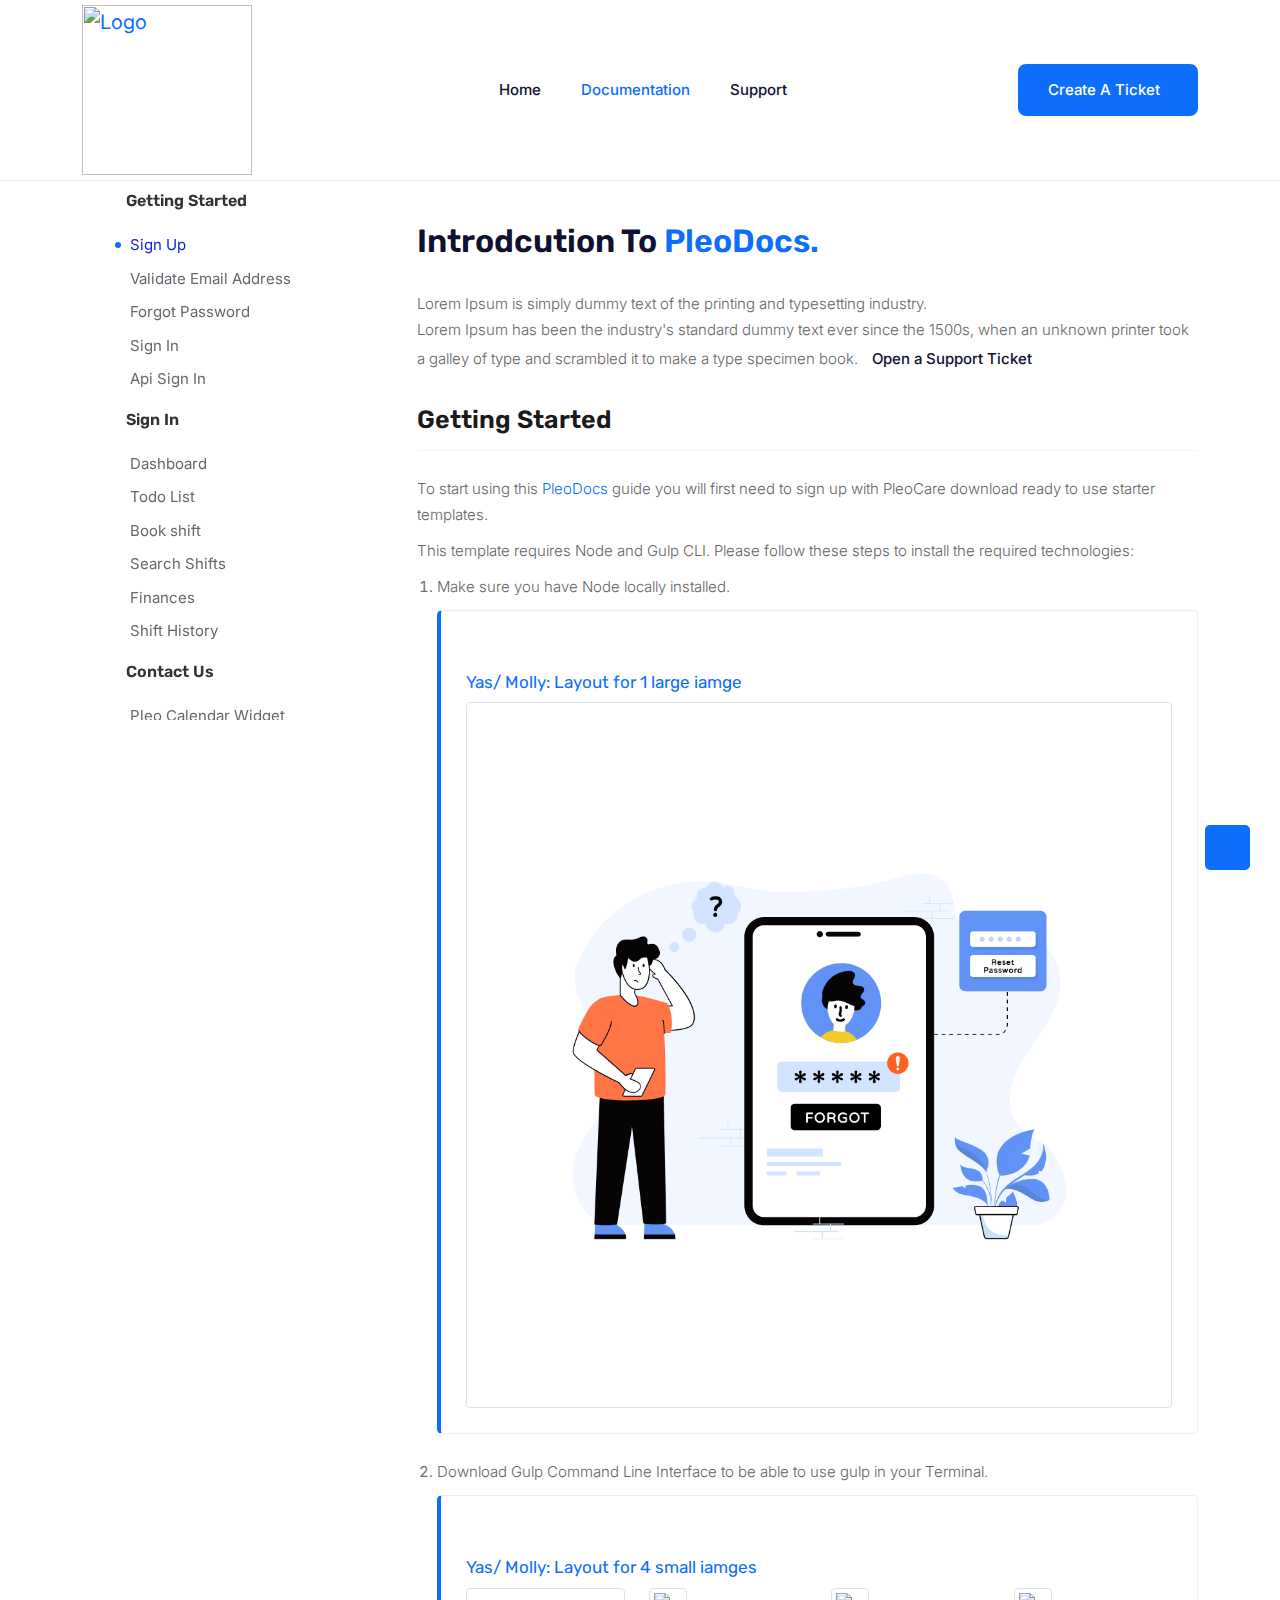
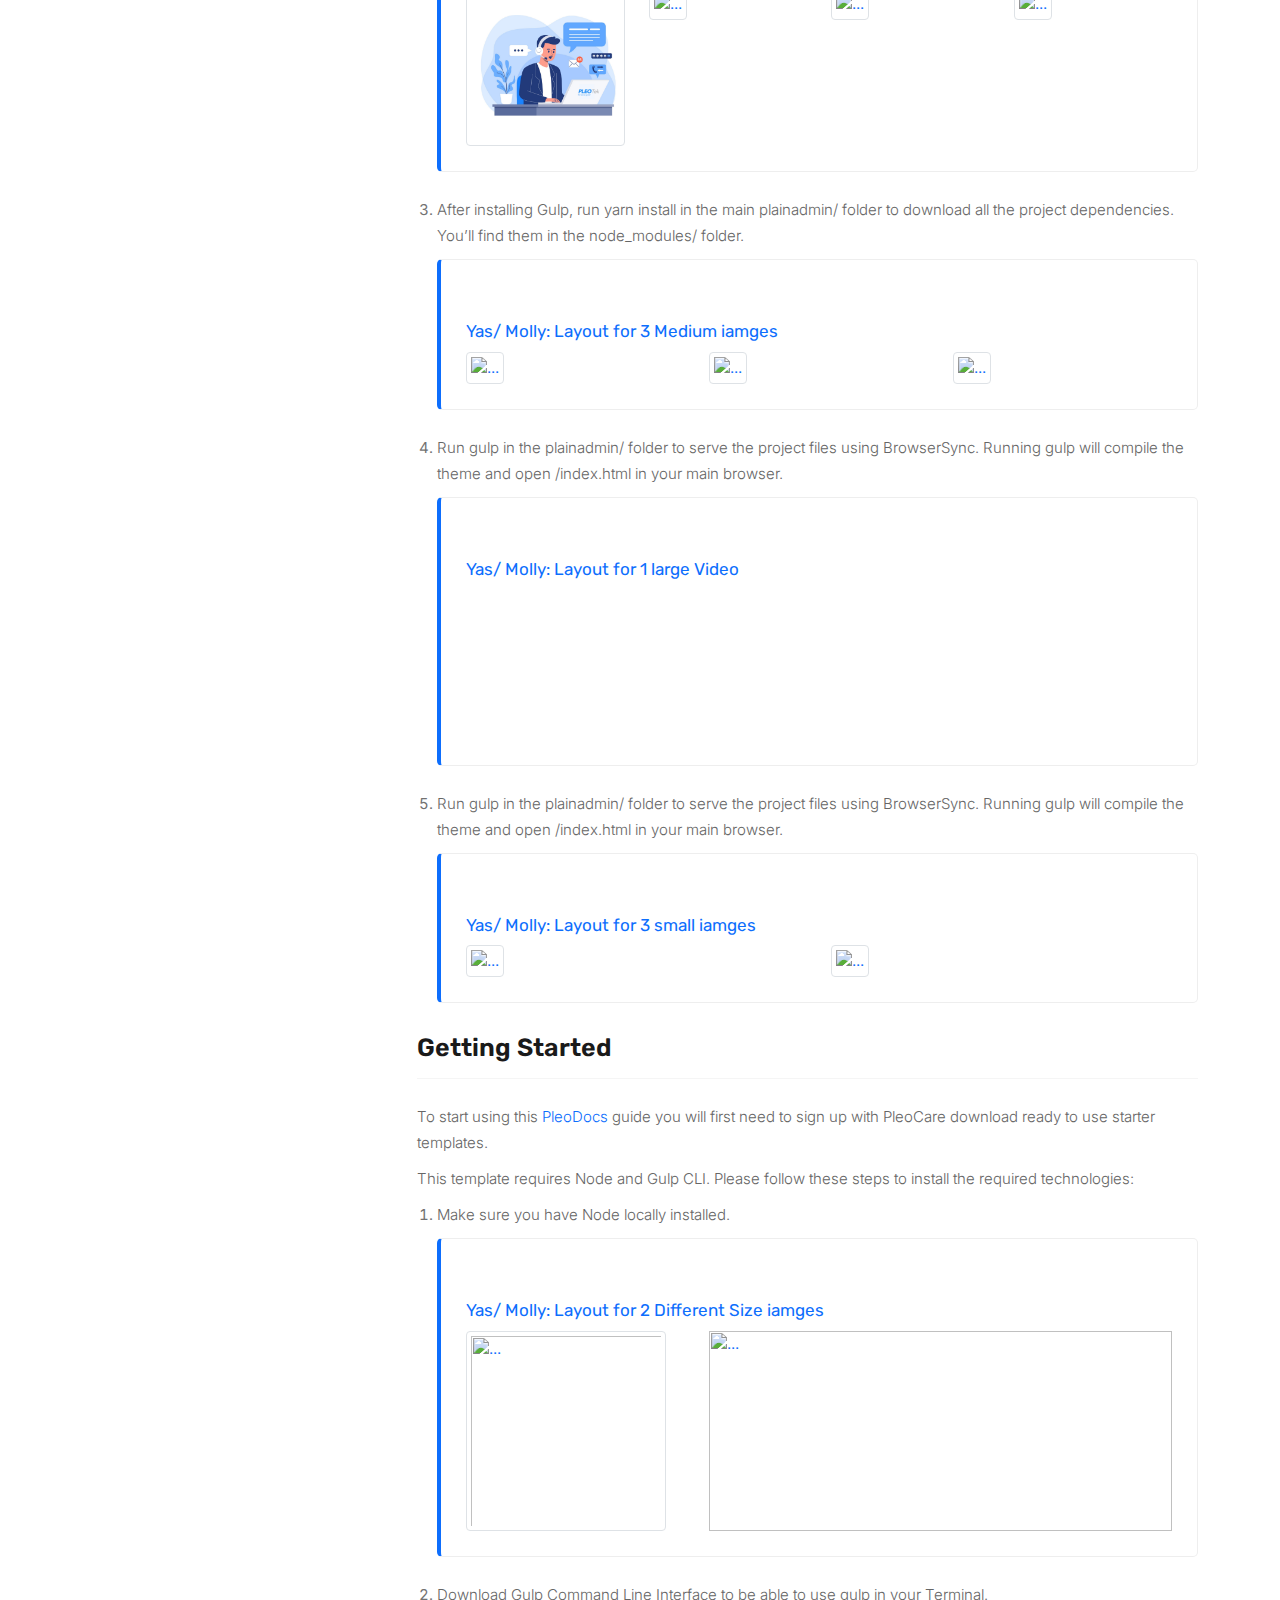
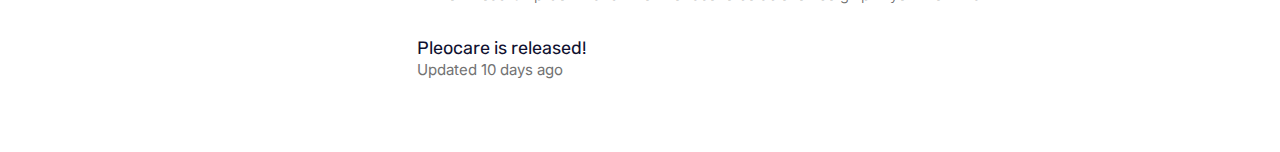
==== commit e756485d: "Update documentation.html" ====
--- a/documentation.html
+++ b/documentation.html
@@ -200,7 +200,7 @@
           <!--End of heading-->
 
          <!--image-->
-         <img src="https://www.pulsecarshalton.co.uk/wp-content/uploads/2016/08/jk-placeholder-image.jpg" class="img-fluid img-thumbnail" alt="...">
+         <img src="assets/images/PASSWORD.png" class="img-fluid img-thumbnail" alt="...">
          <!--End of image-->
 
 
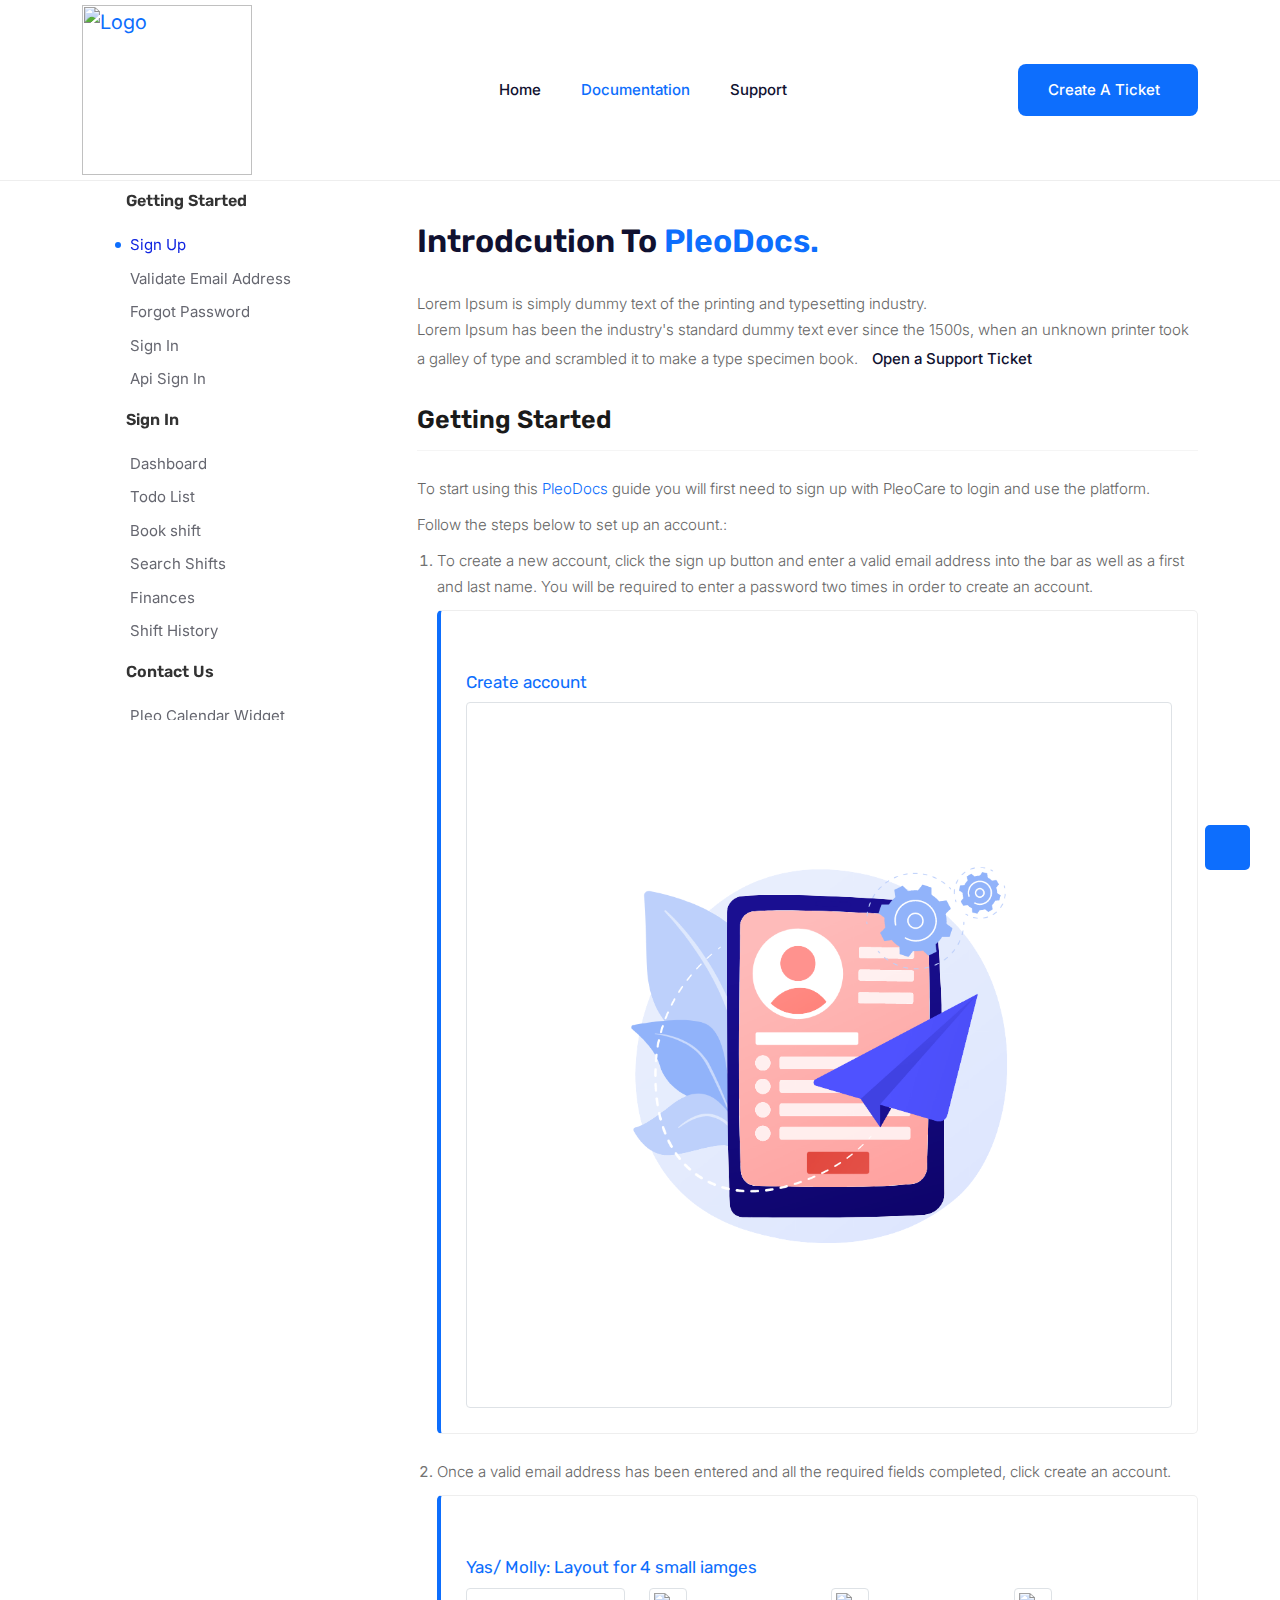
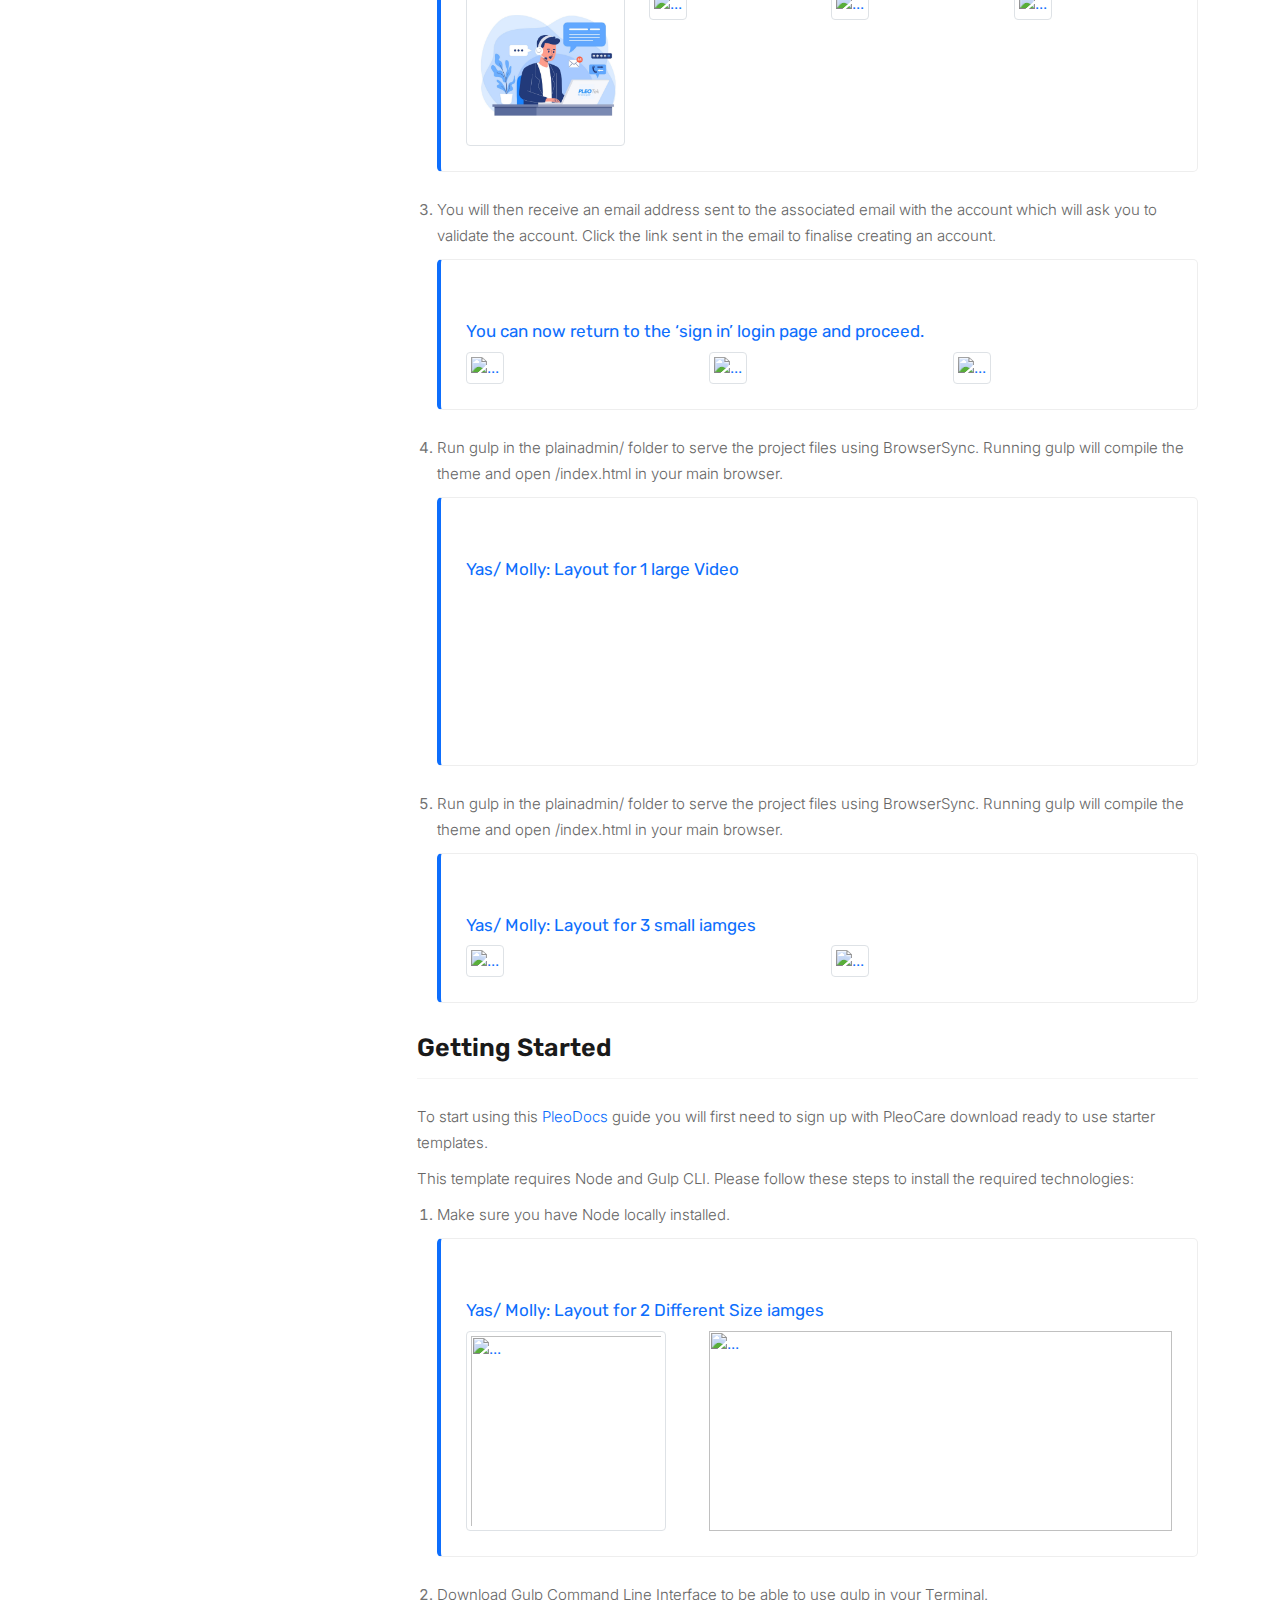
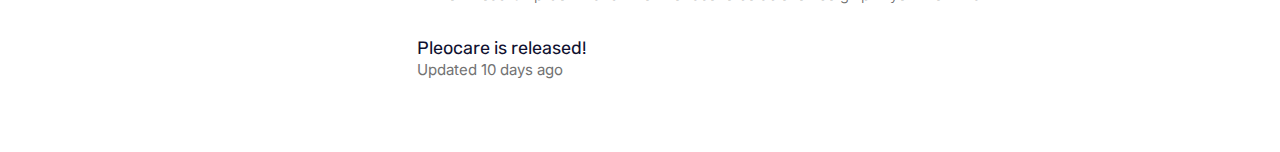
==== commit 69ccd91b: "Update documentation.html" ====
--- a/documentation.html
+++ b/documentation.html
@@ -170,17 +170,17 @@
     <p class="mb-10">
     To start using this
     <span class="template-name text-medium"> PleoDocs </span> guide you will first need to sign up with PleoCare
-    download ready to use starter templates.
+    to login and use the platform.
     </p>
-    <p class="mb-10">This template requires Node and Gulp CLI. Please follow these steps to
-    install the required technologies:</p>
+    <p class="mb-10">Follow the steps below to set up an account.:</p>
 
 <!--ol--> 
 <ol class="mb-30" style="list-style: auto; padding-left: 20px;">
 
 <!--Bullet Point 1-->
     <li>
-    <p class="mb-10">Make sure you have Node locally installed.</p>
+    <p class="mb-10">To create a new account, click the sign up button and enter a valid email address into the bar as well as a first and last name. 
+        You will be required to enter a password two times in order to create an account. </p>
     </li>
 <!--Bullet Point 1-->
 
@@ -196,11 +196,11 @@
        <div class="content">
         <div class="content">
           <!--heading-->
-          <h6>Yas/ Molly: Layout for 1 large iamge</h6>
+          <h6>Create account</h6>
           <!--End of heading-->
 
          <!--image-->
-         <img src="assets/images/PASSWORD.png" class="img-fluid img-thumbnail" alt="...">
+         <img src="assets/images/PROFILE.png" class="img-fluid img-thumbnail" alt="...">
          <!--End of image-->
 
 
@@ -212,8 +212,7 @@
 
     <!--Bullet Point 2-->
     <li>
-    <p class="mb-10">Download Gulp Command Line Interface to be able to use gulp in
-    your Terminal.</p>
+    <p class="mb-10">Once a valid email address has been entered and all the required fields completed, click create an account. </p>
     </li>
     <!--Bullet Point 2-->
 
@@ -265,9 +264,8 @@
 
   <!--Bullet Point 3-->
     <li>
-    <p class="mb-10">After installing Gulp, run yarn install in the main plainadmin/
-    folder to download all the project dependencies. You’ll find them in the
-    node_modules/ folder.</p>
+    <p class="mb-10">You will then receive an email address sent to the associated email with the account which will ask you to validate the account.
+        Click the link sent in the email to finalise creating an account.</p>
     </li>
   <!--Bullet Point 3-->
 
@@ -279,7 +277,7 @@
         <i class="lni lni-bullhorn"></i>
       </div>
        <div class="content">
-        <h6>Yas/ Molly: Layout for 3 Medium iamges</h6>
+        <h6>You can now return to the ‘sign in’ login page and proceed.</h6>
         <!--End of heading-->
 
         <!--row-->
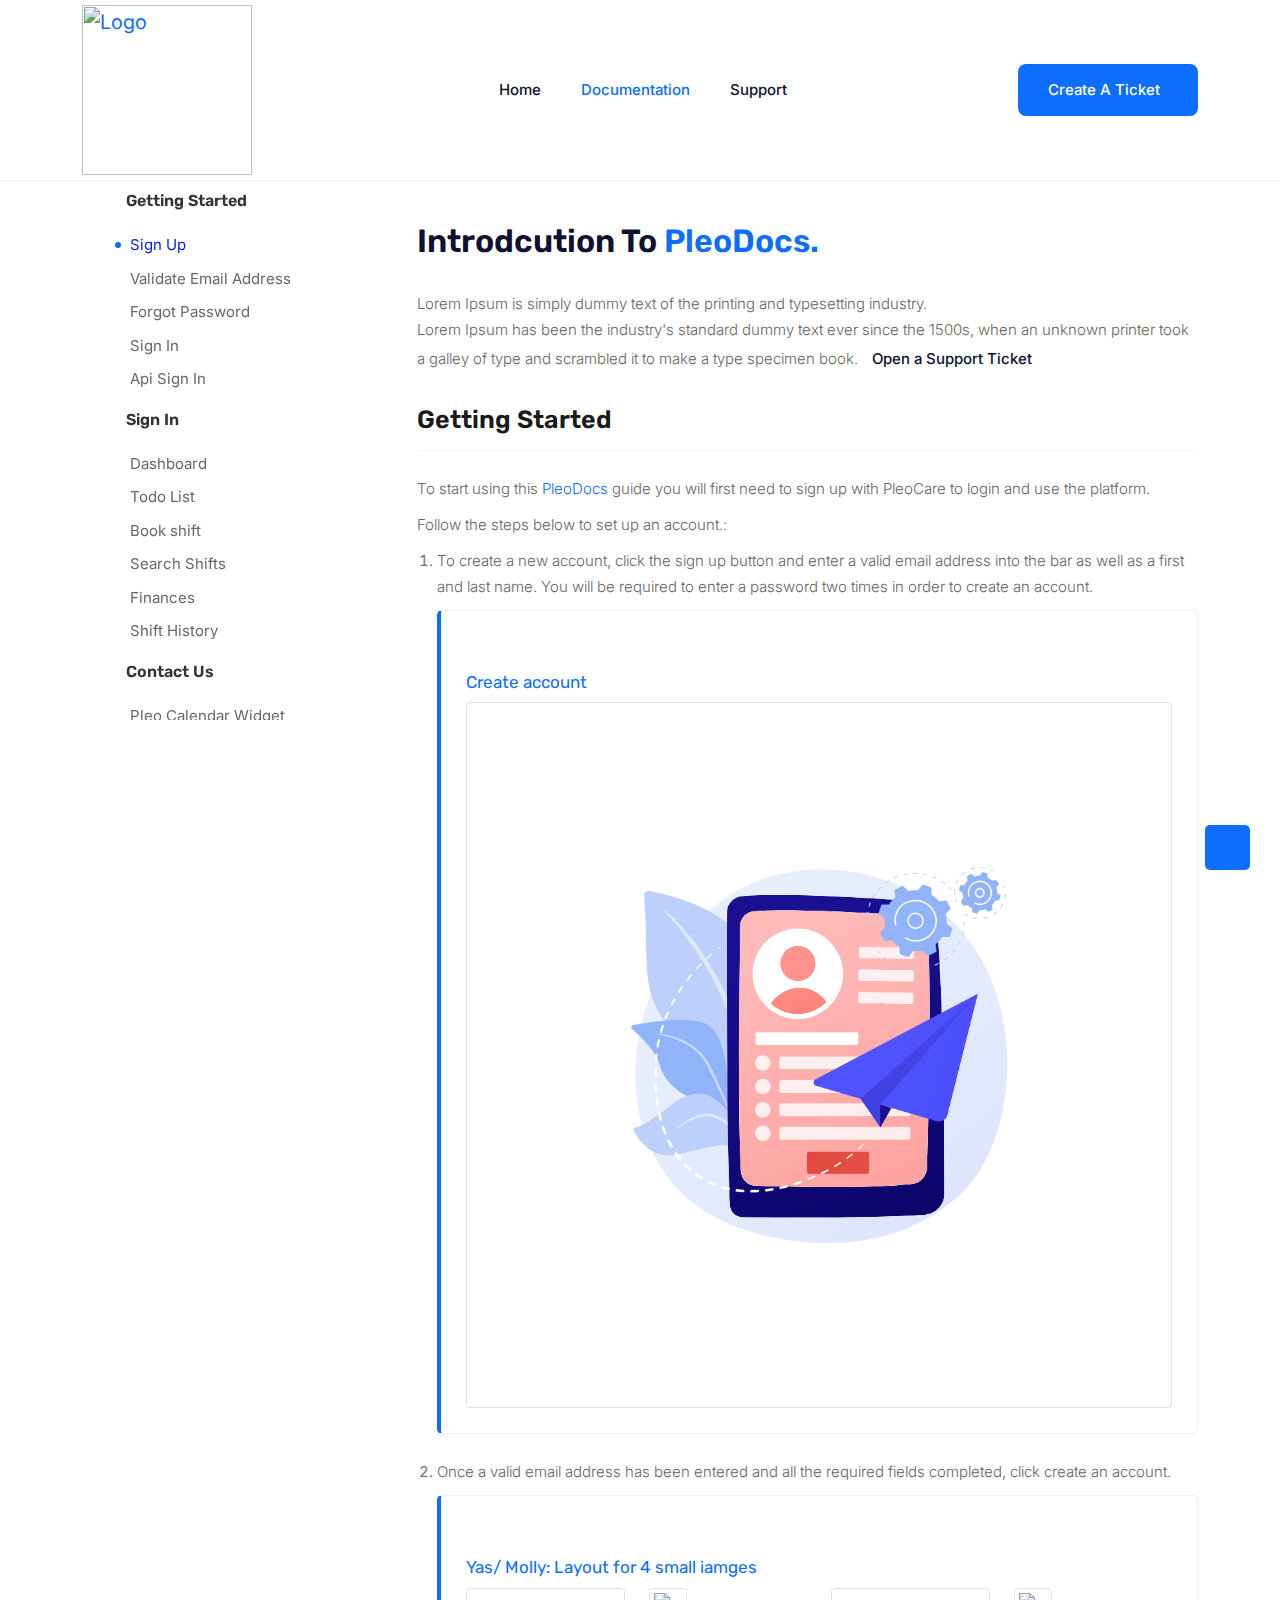
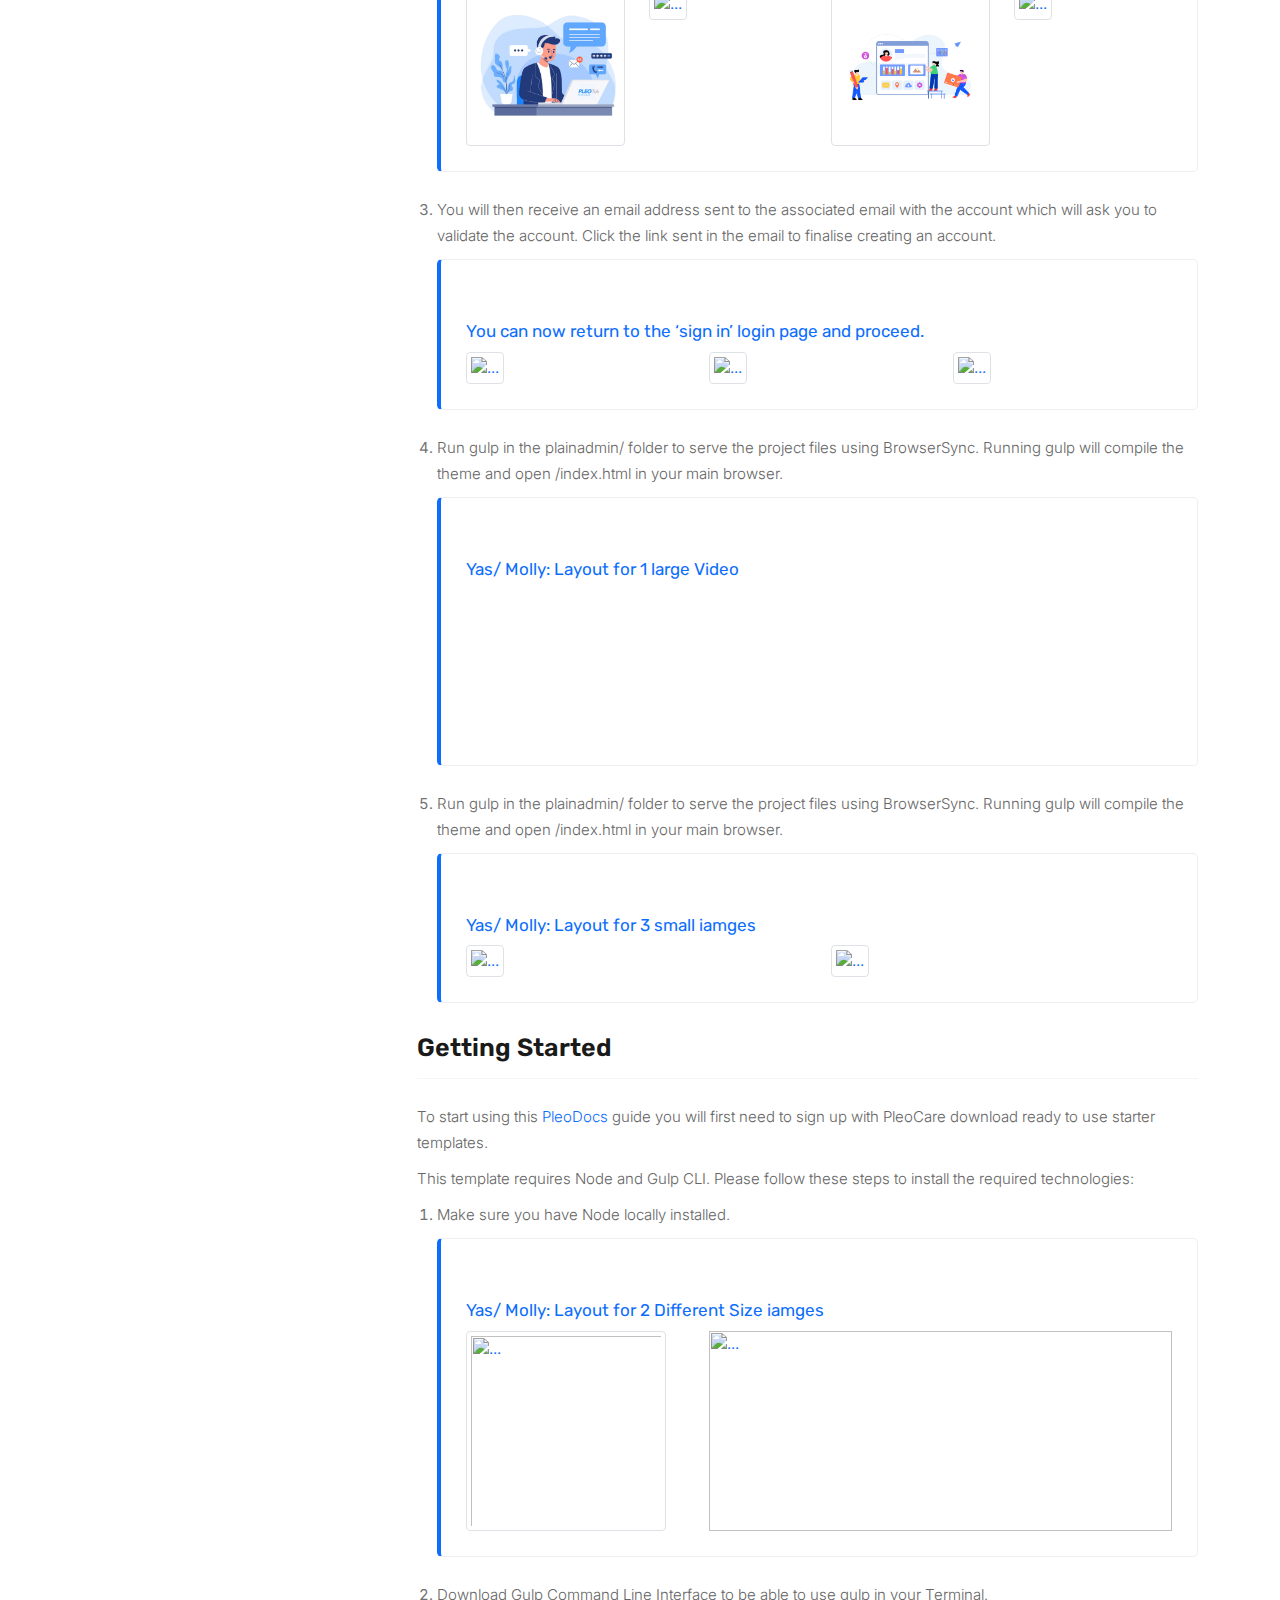
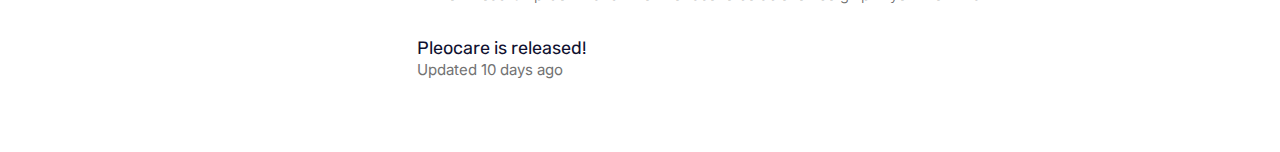
==== commit fc61681e: "Update documentation.html" ====
--- a/documentation.html
+++ b/documentation.html
@@ -243,7 +243,7 @@
         
         <!--image 3-->
         <div class="col-3">
-        <img src="https://www.pulsecarshalton.co.uk/wp-content/uploads/2016/08/jk-placeholder-image.jpg" class="img-fluid img-thumbnail" alt="...">
+        <img src="assets/images/PROFILE1.png" class="img-fluid img-thumbnail" alt="...">
         </div>
         
         <!--image 4-->
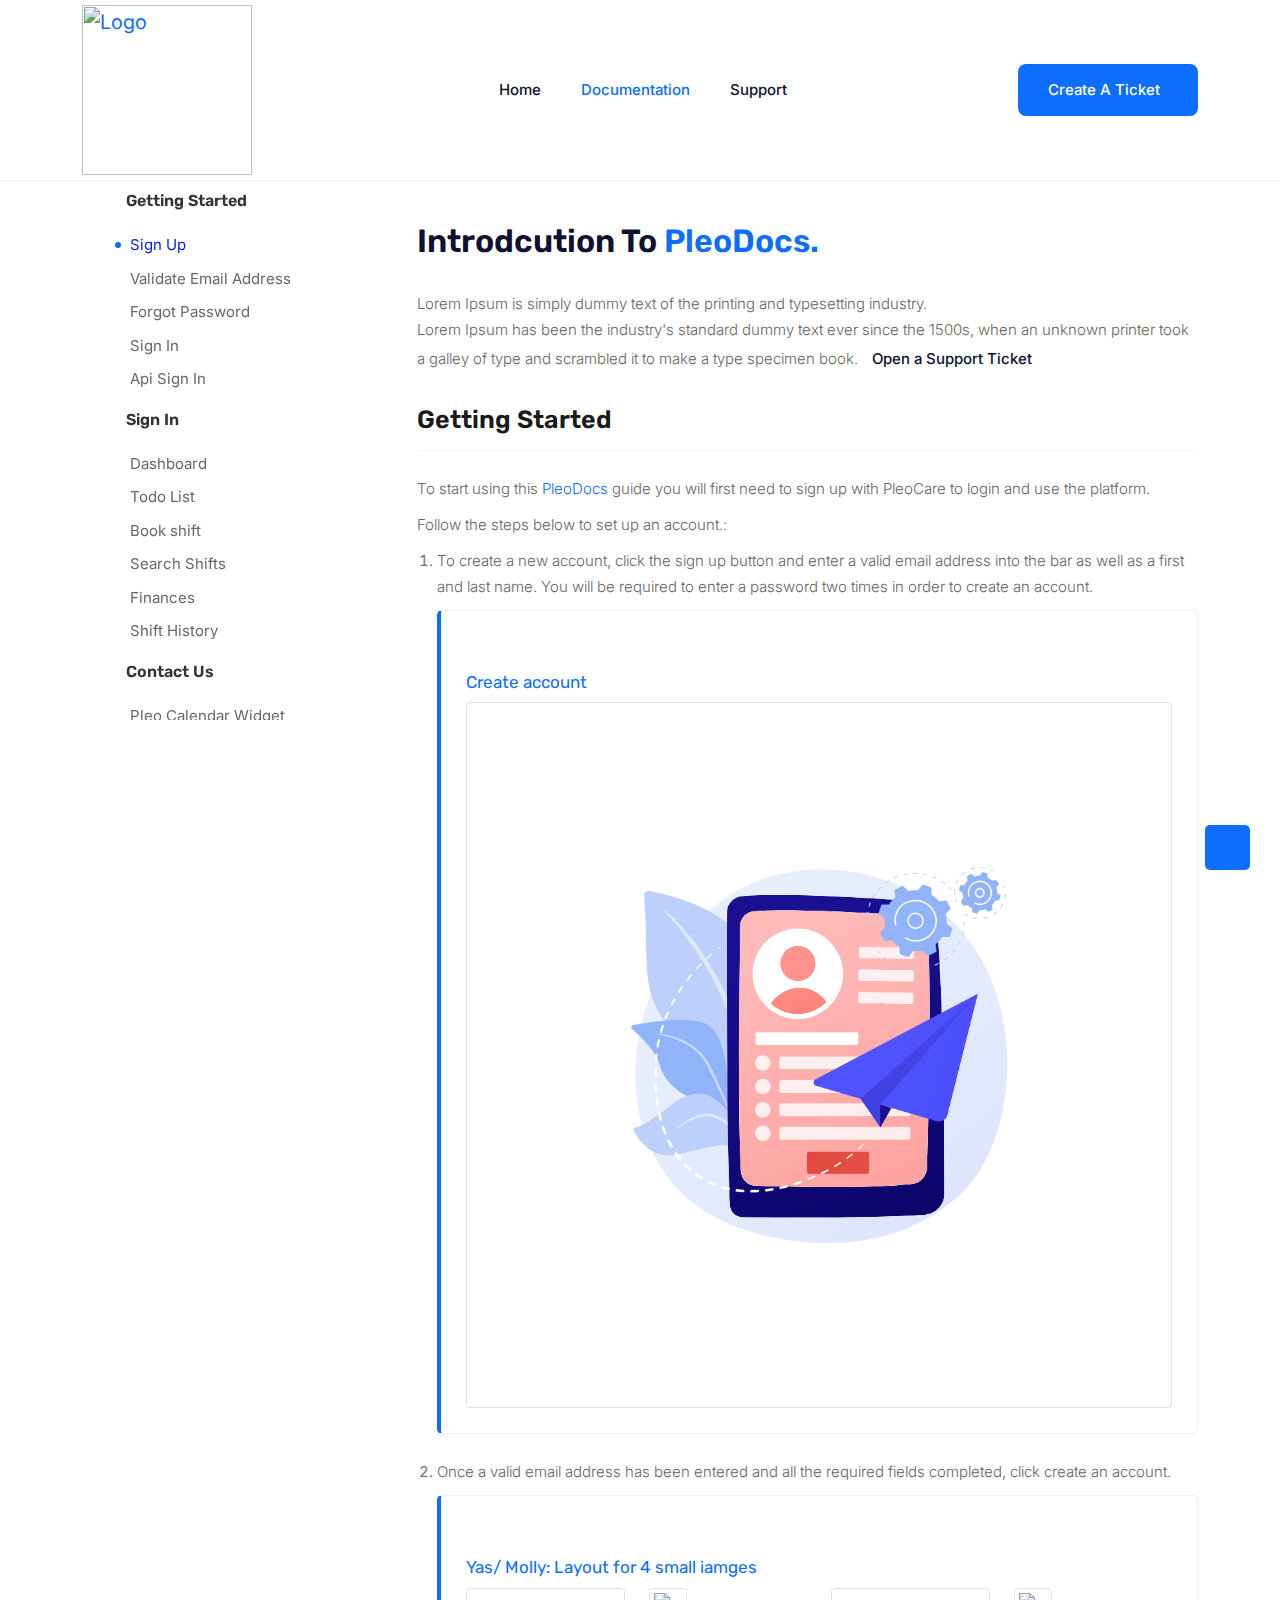
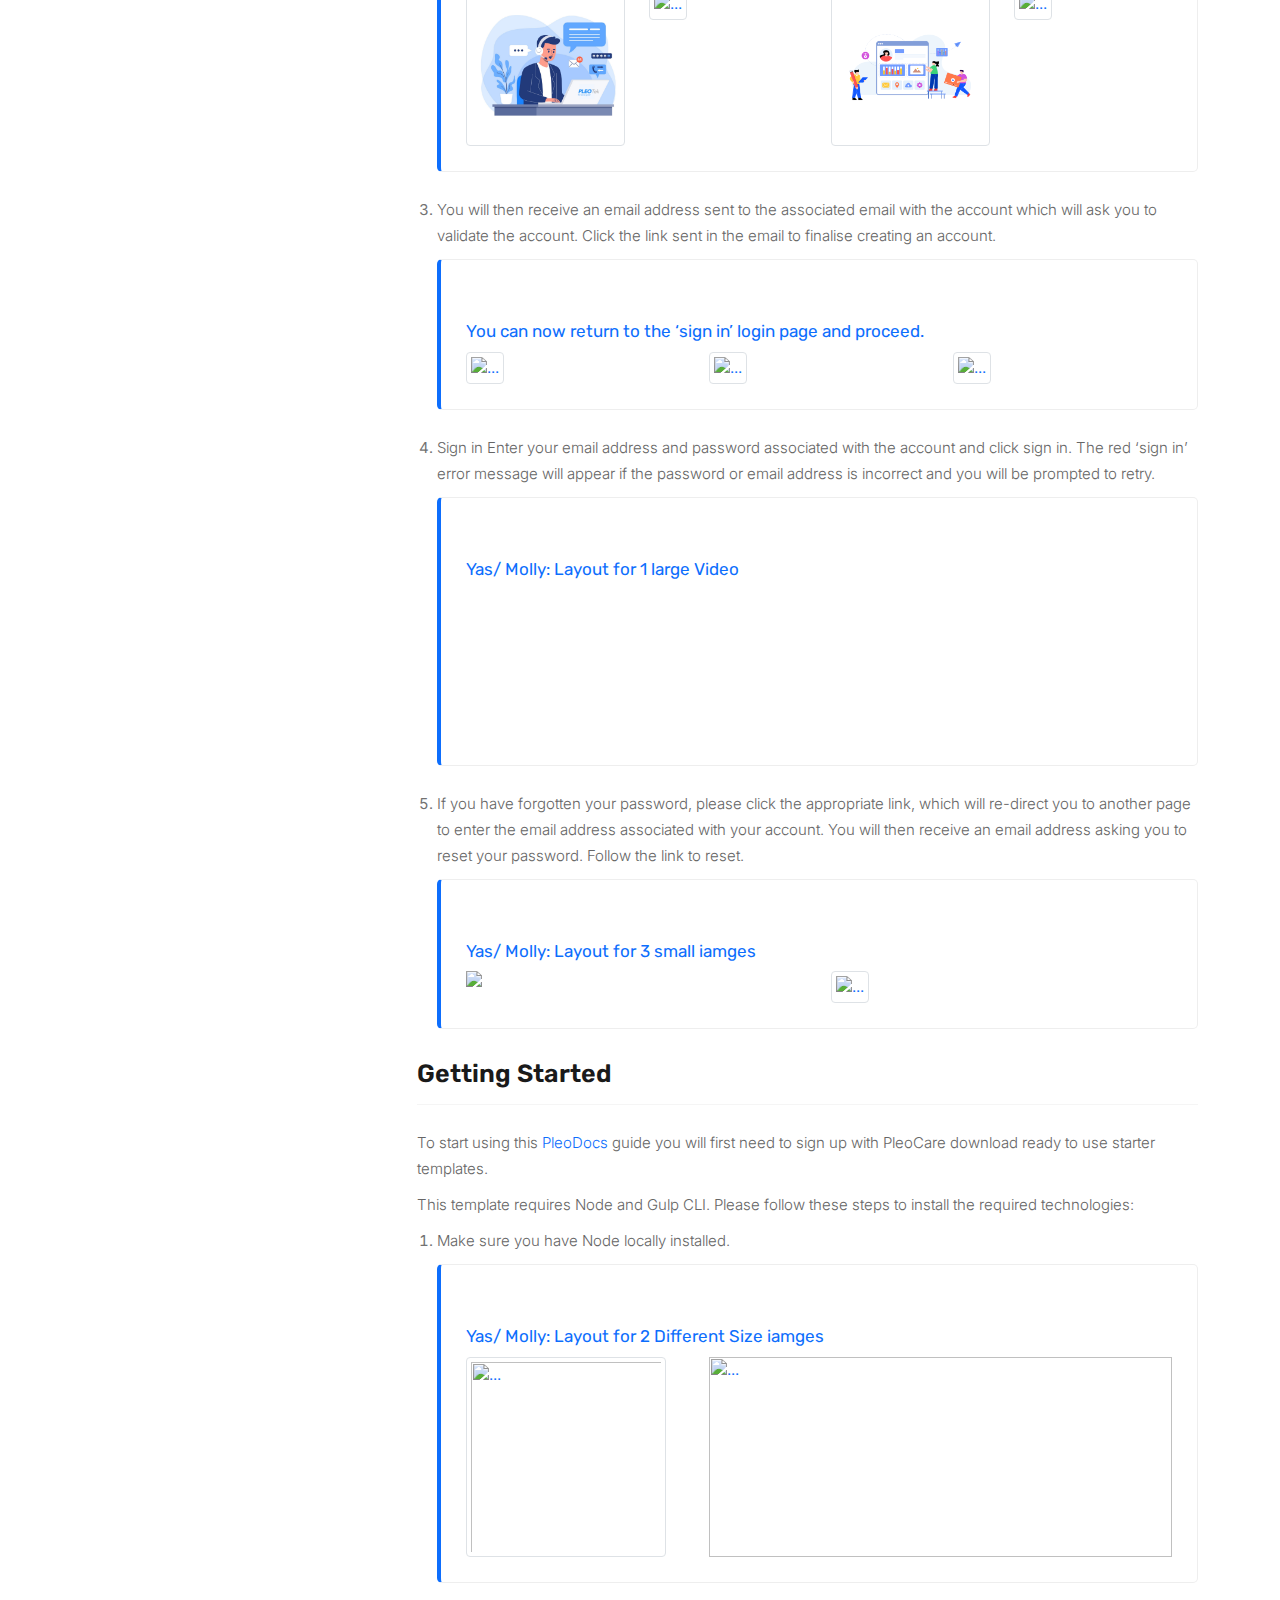
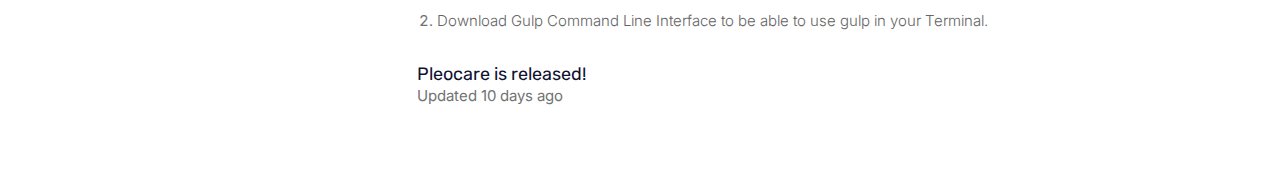
==== commit 730ec845: "Update documentation.html" ====
--- a/documentation.html
+++ b/documentation.html
@@ -310,9 +310,9 @@
 
 <!--Bullet Point 4-->
   <li>
-   <p class="mb-10">Run gulp in the plainadmin/ folder to serve the project files
-   using BrowserSync. Running gulp will compile the theme and open /index.html
-    in your main browser.</p>
+   <p class="mb-10">Sign in
+Enter your email address and password associated with the account and click sign in.
+The red ‘sign in’ error message will appear if the password or email address is incorrect and you will be prompted to retry.</p>
   </li>
 <!--Bullet Point 4-->
 
@@ -343,9 +343,8 @@
 
   <!--Bullet Point 5-->
     <li>
-    <p class="mb-10">Run gulp in the plainadmin/ folder to serve the project files
-    using BrowserSync. Running gulp will compile the theme and open /index.html
-    in your main browser.</p>
+    <p class="mb-10">If you have forgotten your password, please click the appropriate link, which will re-direct you to another page to enter the email address associated with your account. 
+    You will then receive an email address asking you to reset your password. Follow the link to reset.</p>
     </li>
   <!--Bullet Point 5-->
   
@@ -364,7 +363,7 @@
           <div class="row">
           <!--image 1-->
           <div class="col-6">
-          <img src="https://www.pulsecarshalton.co.uk/wp-content/uploads/2016/08/jk-placeholder-image.jpg" class="img-fluid img-thumbnail" alt="...">
+          <img src="assets/images/PASSWORD"...">
           </div>
           
           <!--image 2-->
